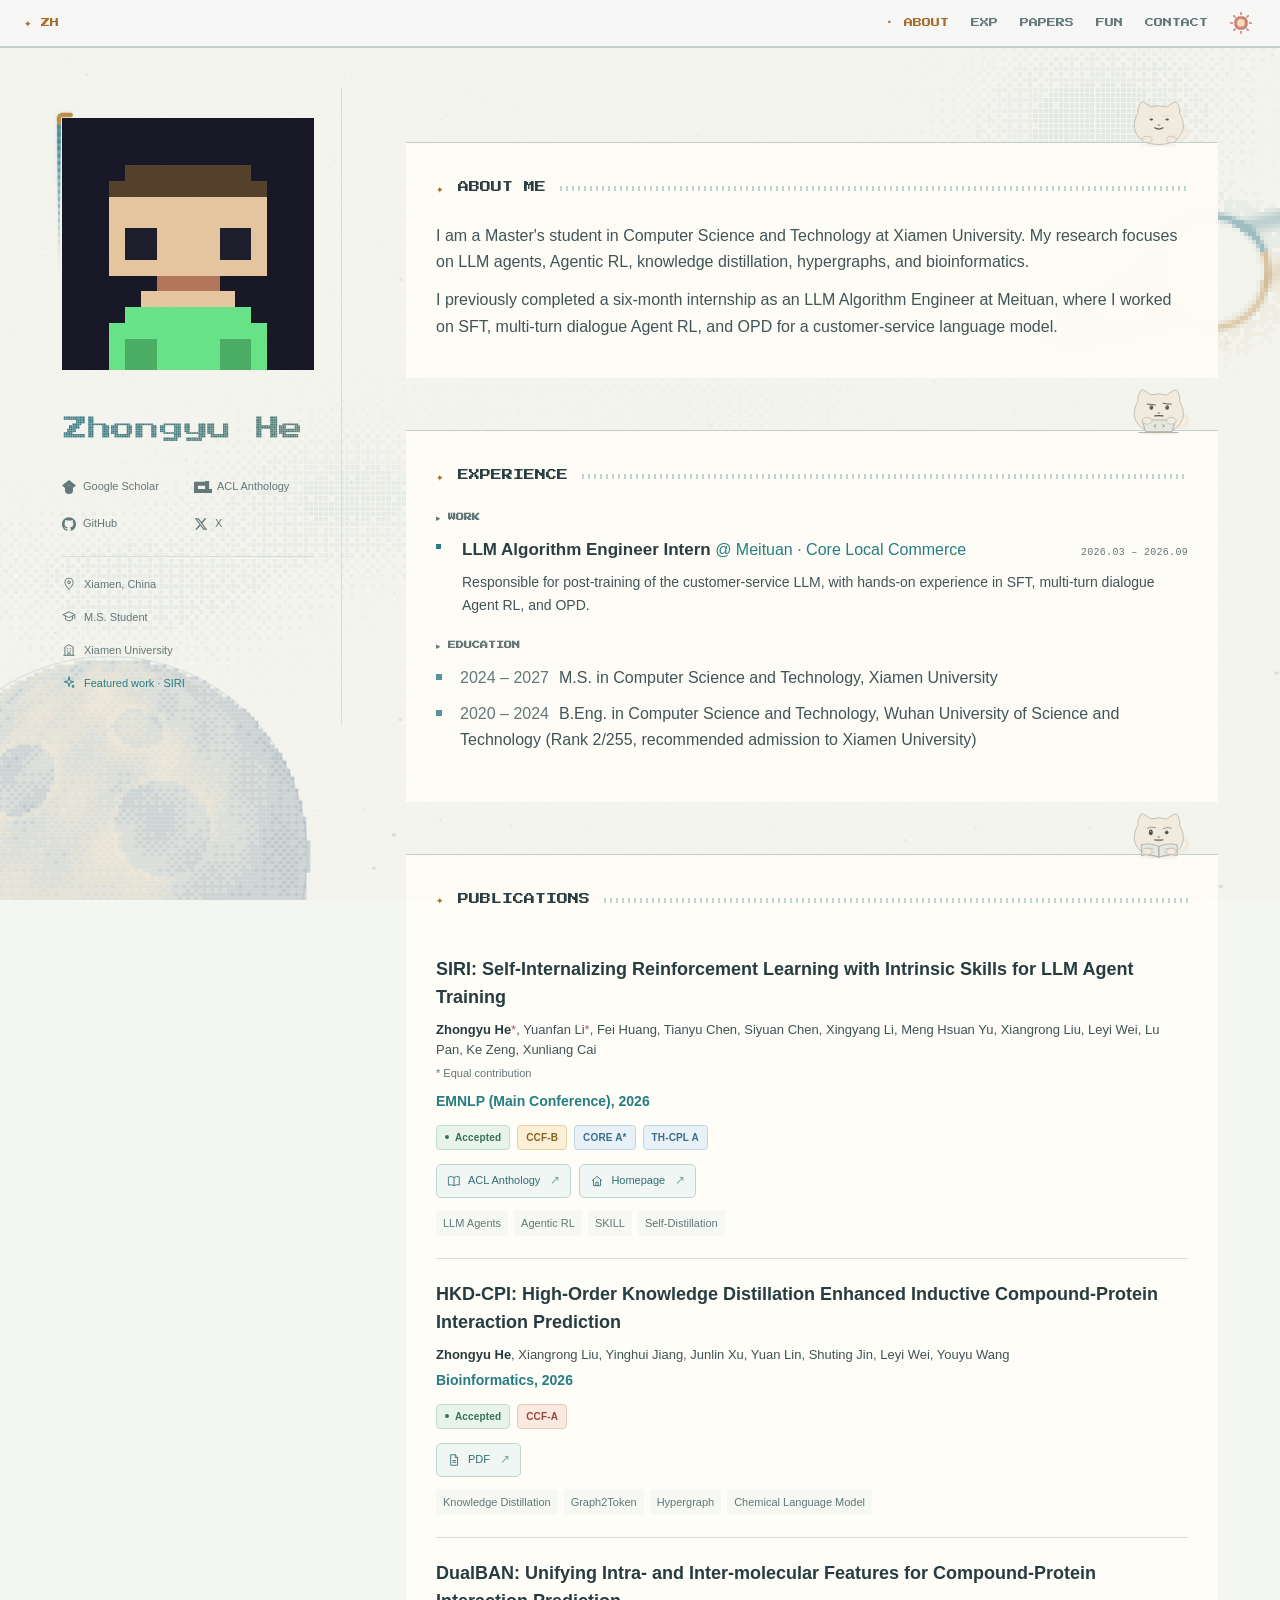
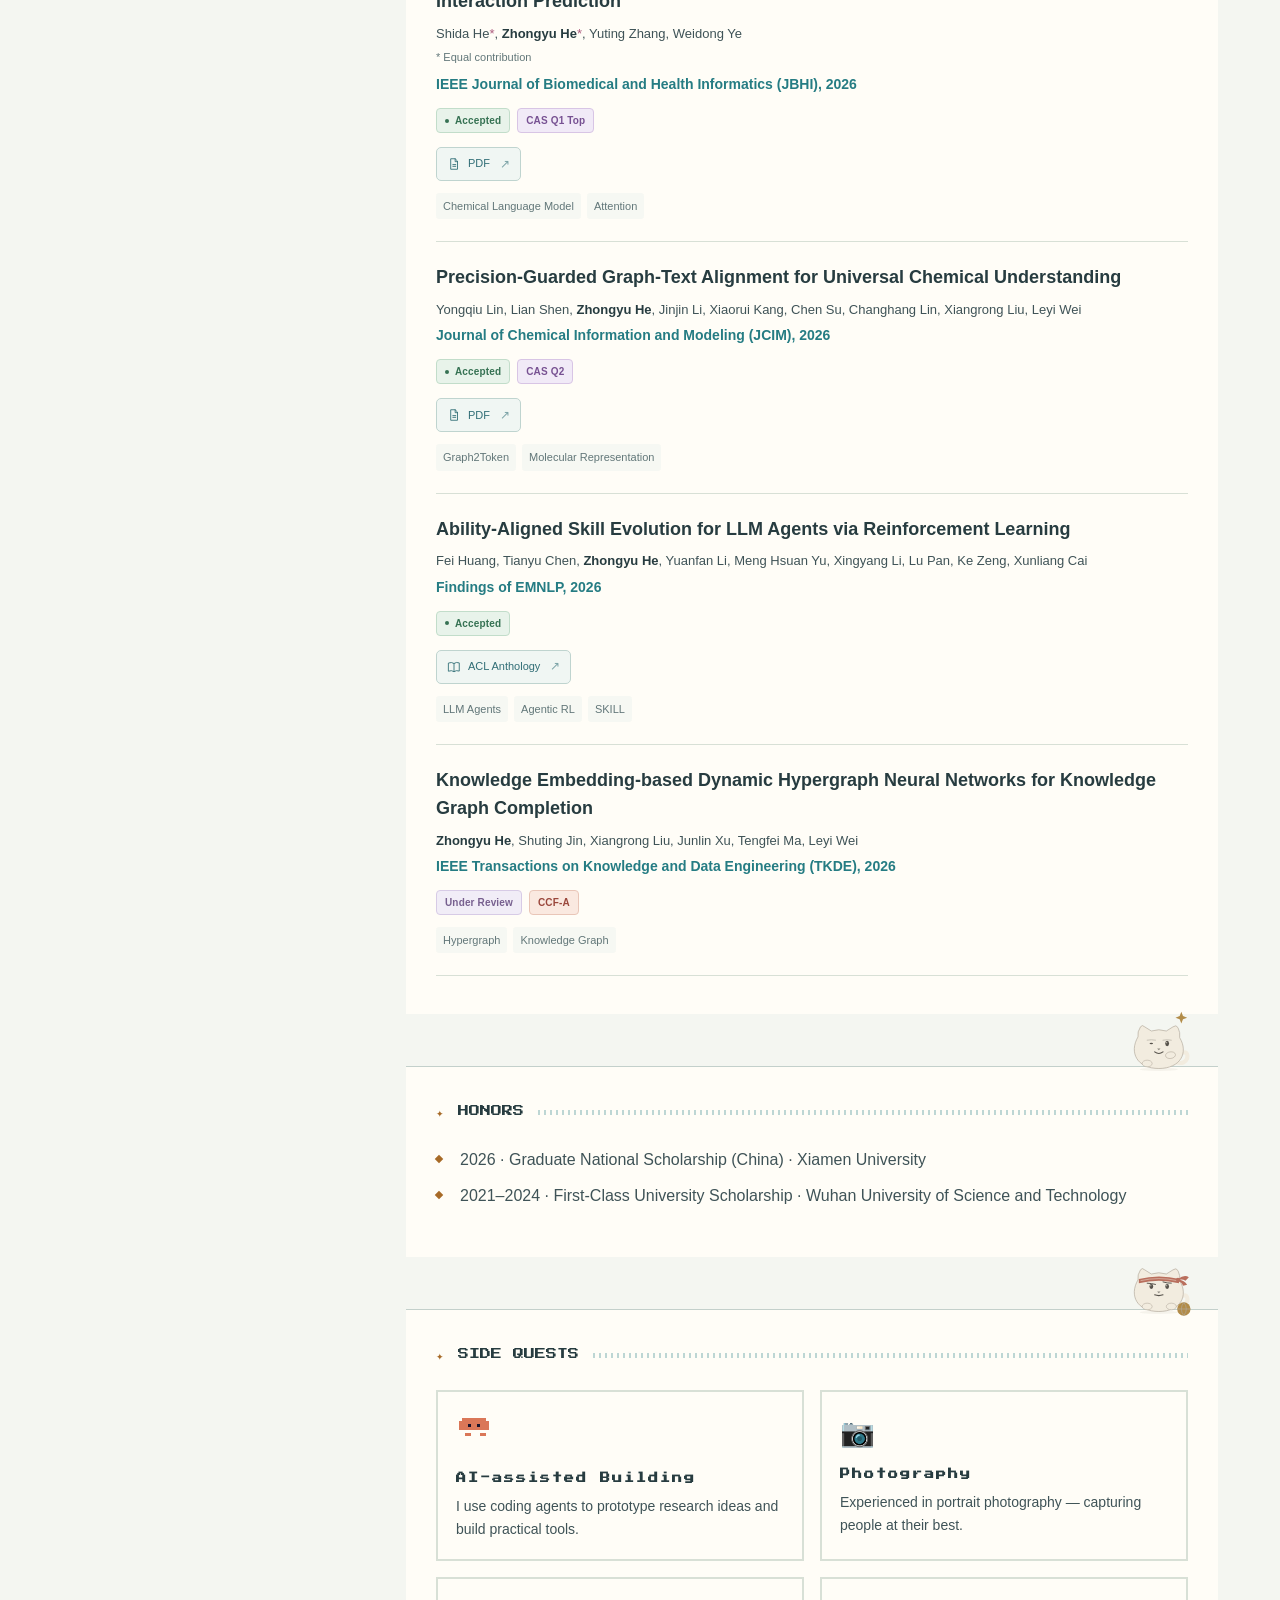
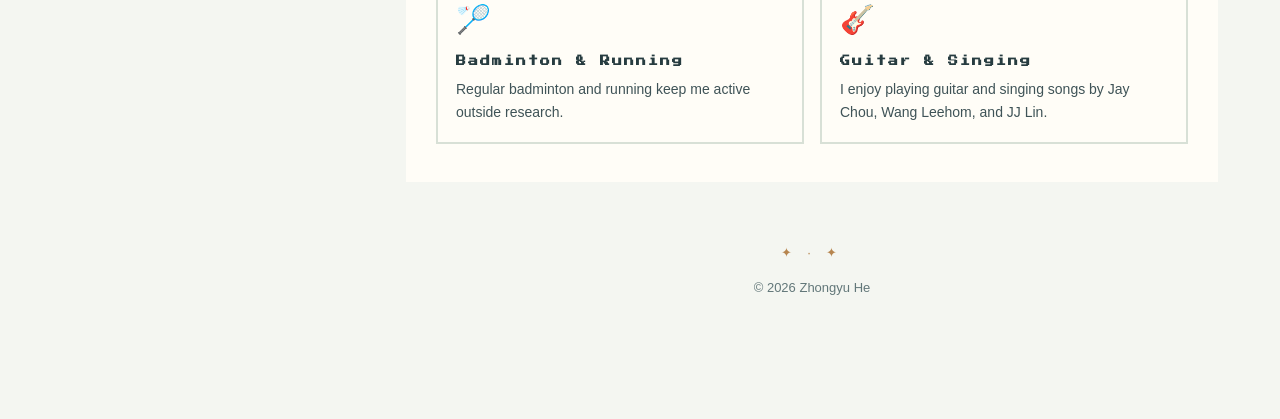
==== index.html @ d62d0839 "Move theme switch into navbar and start CV at About Me" ====
<!DOCTYPE html>
<html lang="en" class="day">
<head>
  <meta charset="UTF-8" />
  <meta name="viewport" content="width=device-width, initial-scale=1.0" />
  <title>Zhongyu He — Homepage</title>
  <meta name="description" content="Zhongyu He is an LLM researcher working on agents, reinforcement learning, and model post-training." />

  <!-- 水墨白天模式默认开场；夜间模式仍可通过太阳切换 -->

  <!-- 像素字体：标题 Press Start 2P / 正文 VT323 -->
  <link rel="preconnect" href="https://fonts.googleapis.com" />
  <link rel="preconnect" href="https://fonts.gstatic.com" crossorigin />
  <link href="https://fonts.googleapis.com/css2?family=Press+Start+2P&family=VT323&display=swap" rel="stylesheet" />

  <link rel="stylesheet" href="style.css?v=20261109b" />
  <link rel="icon" href="data:image/svg+xml,<svg xmlns='http://www.w3.org/2000/svg' viewBox='0 0 8 8'><rect width='8' height='8' fill='%2307070f'/><rect x='3' y='1' width='2' height='2' fill='%23f3e9c8'/><rect x='1' y='3' width='6' height='2' fill='%23f3e9c8'/><rect x='3' y='5' width='2' height='2' fill='%23f3e9c8'/></svg>" />
</head>
<body>

  <!-- 夜空背景：星星 / 流星（JS）· 月亮 / 云 / 群山（CSS+JS）；月亮/太阳即主题开关 -->
  <div id="starfield" aria-hidden="true"></div>
  <canvas id="cosmicCanvas" aria-hidden="true"></canvas>
  <div class="cloud cloud-1" aria-hidden="true"></div>
  <div class="cloud cloud-2" aria-hidden="true"></div>
  <div class="ink-geese" aria-hidden="true"><i></i><i></i><i></i><i></i><i></i><i></i></div>
  <div class="mountains mountains-back" aria-hidden="true"></div>
  <div class="mountains mountains-front" aria-hidden="true"></div>
  <div class="grain" aria-hidden="true"></div>

  <!-- 鼠标星尘轨迹容器 -->
  <div id="stardust" aria-hidden="true"></div>

  <!-- ===== 顶部导航 ===== -->
  <nav class="navbar">
    <span class="nav-logo">✦ <span id="nav-name">ZH</span></span>
    <div class="nav-controls">
      <div class="nav-links">
        <a href="#about">ABOUT</a>
        <a href="#experience">EXP</a>
        <a href="#publications">PAPERS</a>
        <a href="#hobbies">FUN</a>
        <a href="mailto:hezhongyu618@qq.com">CONTACT</a>
      </div>
      <div class="moon-wrap" role="button" tabindex="0" title="Switch theme" aria-label="Switch day and night theme"><div id="moon"></div><div id="sun"></div></div>
    </div>
  </nav>

  <main class="container">

    <!-- 固定的个人名片：照片、姓名和外部入口 -->
    <aside class="profile-rail" aria-label="Profile and links">

      <!-- 塔罗牌：悬停 3D 倾斜 + 流光，点击翻面 -->
      <div class="portrait-column">
      <div class="tarot-scene" id="tarotScene" role="button" tabindex="0" aria-label="Flip portrait to read a personal note" aria-pressed="false" title="Click to flip">
        <div class="tarot-tilt" id="tarotTilt">
          <svg class="portrait-orbit" viewBox="0 0 264 264" aria-hidden="true" focusable="false">
            <rect x="3" y="3" width="258" height="258" rx="3" pathLength="1000" style="--trail-start:0px;stroke-width:4.40;opacity:1.000" />
            <rect x="3" y="3" width="258" height="258" rx="3" pathLength="1000" style="--trail-start:7px;stroke-width:4.23;opacity:0.948" />
            <rect x="3" y="3" width="258" height="258" rx="3" pathLength="1000" style="--trail-start:14px;stroke-width:4.07;opacity:0.897" />
            <rect x="3" y="3" width="258" height="258" rx="3" pathLength="1000" style="--trail-start:21px;stroke-width:3.90;opacity:0.846" />
            <rect x="3" y="3" width="258" height="258" rx="3" pathLength="1000" style="--trail-start:28px;stroke-width:3.74;opacity:0.796" />
            <rect x="3" y="3" width="258" height="258" rx="3" pathLength="1000" style="--trail-start:35px;stroke-width:3.57;opacity:0.747" />
            <rect x="3" y="3" width="258" height="258" rx="3" pathLength="1000" style="--trail-start:42px;stroke-width:3.41;opacity:0.698" />
            <rect x="3" y="3" width="258" height="258" rx="3" pathLength="1000" style="--trail-start:49px;stroke-width:3.24;opacity:0.650" />
            <rect x="3" y="3" width="258" height="258" rx="3" pathLength="1000" style="--trail-start:56px;stroke-width:3.08;opacity:0.602" />
            <rect x="3" y="3" width="258" height="258" rx="3" pathLength="1000" style="--trail-start:63px;stroke-width:2.91;opacity:0.556" />
            <rect x="3" y="3" width="258" height="258" rx="3" pathLength="1000" style="--trail-start:70px;stroke-width:2.75;opacity:0.510" />
            <rect x="3" y="3" width="258" height="258" rx="3" pathLength="1000" style="--trail-start:77px;stroke-width:2.58;opacity:0.465" />
            <rect x="3" y="3" width="258" height="258" rx="3" pathLength="1000" style="--trail-start:84px;stroke-width:2.42;opacity:0.420" />
            <rect x="3" y="3" width="258" height="258" rx="3" pathLength="1000" style="--trail-start:91px;stroke-width:2.25;opacity:0.377" />
            <rect x="3" y="3" width="258" height="258" rx="3" pathLength="1000" style="--trail-start:98px;stroke-width:2.09;opacity:0.335" />
            <rect x="3" y="3" width="258" height="258" rx="3" pathLength="1000" style="--trail-start:105px;stroke-width:1.92;opacity:0.293" />
            <rect x="3" y="3" width="258" height="258" rx="3" pathLength="1000" style="--trail-start:112px;stroke-width:1.76;opacity:0.253" />
            <rect x="3" y="3" width="258" height="258" rx="3" pathLength="1000" style="--trail-start:119px;stroke-width:1.59;opacity:0.214" />
            <rect x="3" y="3" width="258" height="258" rx="3" pathLength="1000" style="--trail-start:126px;stroke-width:1.43;opacity:0.177" />
            <rect x="3" y="3" width="258" height="258" rx="3" pathLength="1000" style="--trail-start:133px;stroke-width:1.26;opacity:0.141" />
            <rect x="3" y="3" width="258" height="258" rx="3" pathLength="1000" style="--trail-start:140px;stroke-width:1.10;opacity:0.106" />
            <rect x="3" y="3" width="258" height="258" rx="3" pathLength="1000" style="--trail-start:147px;stroke-width:0.93;opacity:0.074" />
            <rect x="3" y="3" width="258" height="258" rx="3" pathLength="1000" style="--trail-start:154px;stroke-width:0.77;opacity:0.045" />
            <rect x="3" y="3" width="258" height="258" rx="3" pathLength="1000" style="--trail-start:161px;stroke-width:0.60;opacity:0.019" />
          </svg>
          <div class="tarot-card" id="tarotCard">
            <!-- 正面 -->
            <div class="tarot-face tarot-front">
              <div class="tarot-border-inner">
                <div class="tarot-top">
                  <span class="tarot-star">✦</span>
                  <span class="tarot-numeral" id="tarot-numeral">XXII</span>
                  <span class="tarot-star">✦</span>
                </div>
                <div class="tarot-photo-ring">
                  <div class="tarot-photo-frame">
                    <img id="profile-photo" src="assets/photo.svg" alt="profile photo" />
                    <div class="tarot-glare" id="tarotGlare"></div>
                  </div>
                </div>

                <div class="tarot-deco">
                  <span class="tgly" data-night="☾">☾</span><span class="diamond"></span><span>✦</span><span class="diamond"></span><span class="tgly" data-night="☽">☽</span>
                </div>
              </div>
            </div>
            <!-- 背面 -->
            <div class="tarot-face tarot-back">
              <div class="tarot-border-inner">
                <div class="tarot-back-sigil tgly" data-night="☾">☾</div>
                <p class="tarot-back-quote" id="tarot-back-quote"></p>
                <div class="tarot-deco"><span>✦</span><span class="diamond"></span><span>✦</span></div>
              </div>
            </div>
          </div>
        </div>
        <div class="tarot-shadow"></div>
        <!-- 打盹的像素猫（趴在牌框上沿，点一下会惊醒，JS 生成） -->
        <div class="cat cat-sleep" id="catSleep" role="button" tabindex="0" title="Boop!" aria-label="Sleeping pixel cat — click to startle it awake"></div>
      </div>

      <div class="identity-wordmark">
        <h1 id="profile-name" class="pixel-title">Zhongyu He</h1>
        <canvas id="signalCanvas" aria-hidden="true"></canvas>
      </div>
      <nav class="portrait-links" id="tarot-links" aria-label="Social profiles"></nav>
      <div class="profile-details" id="profile-details" aria-label="Profile details"></div>
      </div>
    </aside>

    <div class="content-column">
    <!-- ===== 介绍与履历：随页面滚动 ===== -->
    <header class="hero">
      <div class="hero-info">
        <p class="hero-hello">RESEARCHER · ENGINEER</p>
        <p class="tagline"><span id="typewriter"></span><span class="cursor">_</span></p>
        <p class="hero-summary" id="hero-summary"></p>
        <ul class="stat-list" id="stat-list"><!-- JS 渲染 --></ul>
        <div class="chip-row" id="chip-row"><!-- JS 渲染：研究方向 --></div>
        <div class="hero-actions">
          <a class="hero-action-primary" href="SIRI/">Explore featured work: SIRI <span aria-hidden="true">↗</span></a>
          <a class="hero-action-secondary" href="#publications">Publications <span aria-hidden="true">↓</span></a>
        </div>
      </div>
    </header>

    <!-- ===== About Me ===== -->
    <section class="panel reveal" id="about">
      <h2 class="section-title"><span class="glyph">✦</span> ABOUT ME <span class="rule"></span></h2>
      <div id="bio"><!-- JS 渲染 --></div>
      <!-- 互动像素猫（蹲在板块上沿，点击会笑并飘出小爱心，JS 生成） -->
      <div class="cat cat-about" id="catAbout" role="button" tabindex="0" title="Boop me!" aria-label="Pixel cat — click to make it smile"></div>
    </section>

    <!-- ===== Experience 个人经历（工作 + 教育） ===== -->
    <section class="panel reveal" id="experience">
      <h2 class="section-title"><span class="glyph">✦</span> EXPERIENCE <span class="rule"></span></h2>
      <h3 class="sub-title">▸ WORK</h3>
      <div id="exp-list"><!-- JS 渲染 --></div>
      <h3 class="sub-title">▸ EDUCATION</h3>
      <ul class="edu-list" id="edu-list"><!-- JS 渲染 --></ul>
      <!-- 敲代码的像素猫（蹲在板块上沿，点一下会疯狂打字并飘出代码符号，JS 生成） -->
      <div class="cat cat-type" id="catType" role="button" tabindex="0" title="Boop!" aria-label="Pixel cat typing on a laptop — click to make it type furiously"></div>
    </section>

    <!-- ===== Publications ===== -->
    <section class="panel reveal" id="publications">
      <h2 class="section-title"><span class="glyph">✦</span> PUBLICATIONS <span class="rule"></span></h2>
      <div id="pub-list"><!-- JS 渲染 --></div>
      <!-- 巡逻的像素猫（沿板块上沿来回走动，点一下会吓一跳喵一声，JS 生成） -->
      <div class="cat cat-patrol" id="catPatrol" role="button" tabindex="0" title="Boop!" aria-label="Patrolling pixel cat — click to make it meow"></div>
    </section>

    <!-- ===== Awards ===== -->
    <section class="panel reveal" id="awards">
      <h2 class="section-title"><span class="glyph">✦</span> HONORS <span class="rule"></span></h2>
      <ul class="award-list" id="award-list"><!-- JS 渲染 --></ul>
      <div class="cat cat-firework" id="catFirework" role="button" tabindex="0" title="Celebrate!" aria-label="Pixel cat with fireworks — click to celebrate"></div>
    </section>

    <!-- ===== Hobbies ===== -->
    <section class="panel reveal" id="hobbies">
      <h2 class="section-title"><span class="glyph">✦</span> SIDE QUESTS <span class="rule"></span></h2>
      <div class="hobby-grid" id="hobby-grid"><!-- JS 渲染 --></div>
      <!-- 坐姿像素猫（蹲在板块上沿偶尔眨眼，点一下会开心翻滚，JS 生成） -->
      <div class="cat cat-sit" id="catSit" role="button" tabindex="0" title="Boop!" aria-label="Sitting pixel cat — click to make it roll with sparkles"></div>
    </section>

    <footer class="footer">
      <p class="footer-divider">✦ · ✦</p>
      <p id="footer-text"></p>
    </footer>
    </div>

  </main>

  <script src="data.js?v=20261106c"></script>
  <script src="cosmic.js?v=20261108c"></script>
  <script src="script.js?v=20261109b"></script>
  <script src="signal.js?v=20261106c"></script>
  <script src="theme-transition.js?v=20261106c"></script>
  <script src="companions.js?v=20261108c"></script>
  <script src="cursor.js?v=20261106c"></script>
</body>
</html>
---- style.css ----
/* ============================================================
   像素 · 月夜 —— 高级感深色像素风
   灵感：深夜月光下的像素旷野。克制用色 + 细腻微光 + 硬阴影
   ============================================================ */

:root {
  --bg0:      #07070f;   /* 最深的夜空 */
  --bg1:      #0d0e20;
  --panel:    rgba(18, 19, 38, .72);
  --panel-2:  #14152c;
  --line:     #2c2e52;   /* 面板描边 */
  --line-soft:#23253f;
  --cream:    #f3e9c8;   /* 月光白 —— 标题/强调 */
  --gold:     #e8c46a;   /* 塔罗金 */
  --gold-dim: rgba(232, 196, 106, .55);
  --cyan:     #8fd8e8;   /* 次级强调，克制使用 */
  --text:     #d9d7e8;
  --dim:      #a9abc6;
  --pink:     #d98fb8;
  --font-pixel: "Press Start 2P", monospace;
  --font-body:  -apple-system, BlinkMacSystemFont, "Segoe UI", sans-serif;
}

* { margin: 0; padding: 0; box-sizing: border-box; }

html { scroll-behavior: smooth; }

/* ---------- 像素鼠标指针 ---------- */
html, body {
  cursor: url("data:image/svg+xml;utf8,<svg xmlns='http://www.w3.org/2000/svg' width='18' height='18' viewBox='0 0 18 18'><path d='M2 1 L2 13 L5.5 10 L8 15 L10 14 L7.5 9 L12 9 Z' fill='%23f3e9c8' stroke='%2307070f' stroke-width='1.6'/></svg>") 2 1, auto;
}
a, button, .tarot-scene, .hobby-card, .pub-card, .moon-wrap {
  cursor: url("data:image/svg+xml;utf8,<svg xmlns='http://www.w3.org/2000/svg' width='18' height='18' viewBox='0 0 18 18'><path d='M2 1 L2 13 L5.5 10 L8 15 L10 14 L7.5 9 L12 9 Z' fill='%23e8c46a' stroke='%2307070f' stroke-width='1.6'/></svg>") 2 1, pointer;
}
/* 月亮被正文盖住时，JS 会给 <html> 加 .moon-hot，让那块区域也显示金色手型 */
html.moon-hot, html.moon-hot body {
  cursor: url("data:image/svg+xml;utf8,<svg xmlns='http://www.w3.org/2000/svg' width='18' height='18' viewBox='0 0 18 18'><path d='M2 1 L2 13 L5.5 10 L8 15 L10 14 L7.5 9 L12 9 Z' fill='%23e8c46a' stroke='%2307070f' stroke-width='1.6'/></svg>") 2 1, pointer;
}

body {
  background: var(--bg0);
  color: var(--text);
  font-family: var(--font-body);
  font-size: 16px;
  line-height: 1.65;
  overflow-x: clip;
}

/* ---------- 夜空层次 ---------- */
#starfield {
  position: fixed; inset: 0; z-index: -5;
  pointer-events: none;   /* 全屏背景层不拦截点击（月亮在两侧留白处仍需接收点击） */
  background:
    radial-gradient(ellipse at 78% 6%, rgba(60, 56, 110, .35) 0%, transparent 55%),
    radial-gradient(ellipse at 8% 100%, rgba(40, 32, 80, .3) 0%, transparent 50%),
    linear-gradient(to bottom, var(--bg0) 0%, var(--bg1) 60%, #11122a 100%);
}
.star { position: absolute; background: #fff; animation: twinkle var(--d, 3s) ease-in-out infinite alternate; }
.star.c { background: var(--cyan); }
.star.y { background: var(--cream); }
@keyframes twinkle { from { opacity: .12; } to { opacity: .9; } }

/* 流星 */
.shooting {
  position: fixed; z-index: -3;
  width: 110px; height: 2px;
  background: linear-gradient(to left, rgba(243, 233, 200, .95), transparent);
  pointer-events: none;
  animation: shoot 1.4s ease-out forwards;
}
@keyframes shoot {
  0%   { transform: rotate(-32deg) translateX(0);      opacity: 0; }
  12%  { opacity: 1; }
  100% { transform: rotate(-32deg) translateX(340px);  opacity: 0; }
}

/* 像素月亮（JS 生成色块，此处负责光晕与浮动）；月亮/太阳本身即主题切换开关 */
.moon-wrap {
  position: fixed; z-index: -3;   /* 背景层：与流星/云朵同层，正文压在它上面；两侧留白处仍可点击切主题 */
  top: 7%; right: 9%;
  filter: drop-shadow(0 0 34px rgba(243, 233, 200, .32));
  animation: moonFloat 9s ease-in-out infinite alternate;
  pointer-events: auto;
}
@keyframes moonFloat { from { transform: translateY(0); } to { transform: translateY(14px); } }
#moon { display: grid; grid-auto-rows: 4px; }
#moon .row { display: flex; }
#moon .px { width: 4px; height: 4px; }
#moon .h  { background: #fff6d9; }   /* 高光 */
#moon .m  { background: var(--cream); }
#moon .k  { background: #ddcaa0; }   /* 亮暗过渡 */
#moon .s  { background: #c3a876; }   /* 暗部 */
#moon .d  { background: #9d8454; }   /* 深影 */
#moon .c  { background: #b39a68; }   /* 陨石坑底 */
#moon .r  { background: #fdf1d2; }   /* 坑沿高光 */
#moon .t  { background: transparent; }

/* 像素云 */
.cloud {
  position: fixed; z-index: -3;
  width: 14px; height: 14px;
  pointer-events: none;
  --cl: rgba(139, 141, 176, .13);
  background: var(--cl);
  box-shadow:
    14px 0 var(--cl), 28px 0 var(--cl),
    -14px 14px var(--cl), 0 14px var(--cl), 14px 14px var(--cl), 28px 14px var(--cl), 42px 14px var(--cl),
    -28px 28px var(--cl), -14px 28px var(--cl), 0 28px var(--cl), 14px 28px var(--cl), 28px 28px var(--cl), 42px 28px var(--cl), 56px 28px var(--cl);
  animation: drift linear infinite;
}
.cloud-1 { top: 16%; animation-duration: 150s; }
.cloud-2 { top: 34%; animation-duration: 220s; animation-delay: -80s; transform: scale(1.6); opacity: .7; }
@keyframes drift { from { left: -10%; } to { left: 110%; } }

/* 远山剪影（阶梯多边形） */
.mountains {
  position: fixed; left: 0; right: 0; bottom: 0;
  height: 130px; z-index: -2; pointer-events: none;
}
.mountains-back {
  background: #181a36;
  opacity: .8;
  clip-path: polygon(0 100%, 0 60%, 7% 60%, 7% 42%, 14% 42%, 14% 66%, 22% 66%, 22% 30%, 30% 30%, 30% 52%, 38% 52%, 38% 74%, 47% 74%, 47% 46%, 55% 46%, 55% 22%, 63% 22%, 63% 56%, 72% 56%, 72% 38%, 80% 38%, 80% 62%, 88% 62%, 88% 48%, 95% 48%, 95% 68%, 100% 68%, 100% 100%);
}
.mountains-front {
  height: 84px;
  background: #101128;
  clip-path: polygon(0 100%, 0 52%, 9% 52%, 9% 30%, 18% 30%, 18% 58%, 27% 58%, 27% 76%, 36% 76%, 36% 40%, 46% 40%, 46% 64%, 55% 64%, 55% 26%, 64% 26%, 64% 54%, 74% 54%, 74% 72%, 83% 72%, 83% 44%, 92% 44%, 92% 62%, 100% 62%, 100% 100%);
}

/* 胶片噪点 */
.grain {
  position: fixed; inset: 0; z-index: 60;
  pointer-events: none; opacity: .05;
  background: url("data:image/svg+xml;utf8,<svg xmlns='http://www.w3.org/2000/svg' width='120' height='120'><filter id='n'><feTurbulence type='fractalNoise' baseFrequency='0.9' numOctaves='2'/></filter><rect width='120' height='120' filter='url(%23n)' opacity='0.6'/></svg>");
}

/* ---------- 鼠标星尘 ---------- */
#stardust { position: fixed; inset: 0; z-index: 70; pointer-events: none; }
.dust {
  position: absolute; width: 5px; height: 5px;
  background: var(--cream);
  animation: dustFade .55s ease-out forwards;
}
.dust.g { background: var(--gold); }
@keyframes dustFade {
  from { opacity: .9; transform: translateY(0) scale(1); }
  to   { opacity: 0;  transform: translateY(-14px) scale(.3); }
}

/* ---------- 布局 ---------- */
.container {
  max-width: 1040px;
  margin: 0 auto;
  padding: 24px 22px 120px;
  display: flex;
  flex-direction: column;
  gap: 52px;
}

/* ---------- 导航 ---------- */
.navbar {
  position: sticky; top: 0; z-index: 40;
  display: flex; justify-content: space-between; align-items: center;
  padding: 15px 24px;
  font-family: var(--font-pixel);
  font-size: 9px;
  letter-spacing: 0;
  background: rgba(7, 7, 15, .68);
  backdrop-filter: blur(10px);
  -webkit-backdrop-filter: blur(10px);
  border-bottom: 2px solid var(--line-soft);
}
.nav-logo { color: var(--gold); }
.nav-links { display: flex; gap: 22px; align-items: center; }
.nav-links a { color: var(--dim); text-decoration: none; transition: color .15s; }
.nav-links a:hover { color: var(--cream); text-shadow: 0 0 12px rgba(243, 233, 200, .5); }
.nav-links a.active { color: var(--gold); text-shadow: 0 0 12px rgba(232, 196, 106, .32); }
.nav-links a.active::before { content: "· "; color: var(--gold); }

/* ---------- HERO ---------- */
.hero {
  display: flex;
  gap: clamp(40px, 7vw, 92px);
  align-items: center;
  flex-wrap: wrap;
  padding: 52px 8px 12px;
}
.hero-info { flex: 1 1 460px; min-width: 280px; }
.hero-hello {
  font-family: var(--font-pixel);
  font-size: 9px;
  letter-spacing: 0;
  color: var(--cyan);
  margin-bottom: 18px;
  opacity: .85;
}
.pixel-title {
  font-family: var(--font-pixel);
  font-size: 28px;
  color: var(--cream);
  letter-spacing: 0;
  text-shadow: 0 0 22px rgba(243, 233, 200, .28);
  margin-bottom: 16px;
}
.tagline { font-size: 17px; font-weight: 600; color: var(--cyan); min-height: 1.5em; margin-bottom: 14px; }
.hero-summary { max-width: 560px; font-size: 17px; line-height: 1.6; color: var(--text); margin-bottom: 20px; }
.hero-summary:empty { display: none; }
.cursor { animation: blink .9s steps(1) infinite; }
@keyframes blink { 50% { opacity: 0; } }

.stat-list { list-style: none; margin-bottom: 18px; border-top: 1px solid var(--line); padding-top: 12px; }
.stat-list li { margin: 5px 0; font-size: 14px; }
.stat-list .k {
  display: inline-block; min-width: 82px;
  color: var(--dim);
  font-family: var(--font-pixel);
  font-size: 8px;
  letter-spacing: 0;
  vertical-align: middle;
}
.stat-list a { color: inherit; text-decoration: none; border-bottom: 1px dashed var(--dim); }
.stat-list a:hover { color: var(--cream); }

/* 研究方向 chips */
.chip-row { display: flex; flex-wrap: wrap; gap: 8px; margin-bottom: 20px; }
.chip {
  font-size: 12px;
  font-weight: 600;
  letter-spacing: 0;
  color: var(--cyan);
  border: 1px solid rgba(143, 216, 232, .35);
  padding: 4px 8px;
  background: rgba(143, 216, 232, .06);
}
.hero-actions { display: flex; flex-wrap: wrap; gap: 10px; }
.hero-actions a {
  display: inline-flex; align-items: center; justify-content: center; gap: 12px;
  min-height: 42px; padding: 9px 14px;
  font-size: 13px; font-weight: 700; text-decoration: none;
  transition: background .2s, border-color .2s, transform .2s;
}
.hero-actions a:hover { transform: translateY(-2px); }
.hero-action-primary { color: var(--bg0); background: var(--gold); border: 1px solid var(--gold); }
.hero-action-secondary { color: var(--cream); border: 1px solid var(--line); background: rgba(18, 19, 38, .75); }
.hero-action-secondary:hover { border-color: var(--gold); }

/* ============================================================
   塔罗牌
   ============================================================ */
.tarot-scene {
  position: relative;
  flex: 0 0 auto;
  perspective: 1100px;
  animation: cardFloat 5.5s ease-in-out infinite alternate;
}
@keyframes cardFloat { from { transform: translateY(-6px); } to { transform: translateY(8px); } }

.tarot-tilt { transform-style: preserve-3d; transition: transform .45s ease-out; }
.tarot-scene:hover .tarot-tilt { transition: transform .08s linear; }

.tarot-card {
  position: relative;
  width: 236px; height: 378px;
  transform-style: preserve-3d;
  transition: transform .8s cubic-bezier(.3, .9, .3, 1);
}
.tarot-card.flipped { transform: rotateY(180deg); }

.tarot-face {
  position: absolute; inset: 0;
  backface-visibility: hidden;
  -webkit-backface-visibility: hidden;
  background: linear-gradient(165deg, #1d1735 0%, #120f26 55%, #0e0c20 100%);
  border: 3px solid var(--gold);
  box-shadow:
    0 0 0 1px rgba(0, 0, 0, .6),
    0 0 44px rgba(232, 196, 106, .12),
    14px 18px 0 rgba(0, 0, 0, .35);
  transition: box-shadow .3s;
}
.tarot-scene:hover .tarot-face {
  box-shadow:
    0 0 0 1px rgba(0, 0, 0, .6),
    0 0 64px rgba(232, 196, 106, .32),
    18px 26px 0 rgba(0, 0, 0, .3);
}
.tarot-back { transform: rotateY(180deg); }

/* 四角金色像素铆钉（box-shadow 一次画 4 个角） */
.tarot-face::before {
  content: ""; position: absolute;
  top: 7px; left: 7px; width: 6px; height: 6px;
  background: var(--gold);
  box-shadow: 216px 0 var(--gold), 0 358px var(--gold), 216px 358px var(--gold);
}

.tarot-border-inner {
  position: absolute; inset: 16px;
  border: 1px solid var(--gold-dim);
  display: flex; flex-direction: column; align-items: center;
  padding: 14px 12px;
}
.tarot-top {
  display: flex; align-items: center; gap: 12px;
  font-family: var(--font-pixel); font-size: 10px;
  color: var(--gold); letter-spacing: 2px;
  margin-bottom: 14px;
}
.tarot-star { font-size: 8px; opacity: .8; }

/* 像素圆形照片：外圈金色像素环 + 阶梯圆 clip-path（与月亮同款像素圆语言） */
.tarot-photo-ring {
  position: relative;
  width: 180px; height: 180px;
  margin: 6px auto 0;
  background: linear-gradient(160deg, var(--gold) 0%, #c9a24f 55%, #8a6d2f 100%);
  clip-path: polygon(63.89% 0.00%, 63.89% 2.78%, 72.22% 2.78%, 72.22% 5.56%, 77.78% 5.56%, 77.78% 8.33%, 80.56% 8.33%, 80.56% 11.11%, 83.33% 11.11%, 83.33% 13.89%, 86.11% 13.89%, 86.11% 16.67%, 88.89% 16.67%, 88.89% 19.44%, 91.67% 19.44%, 91.67% 22.22%, 94.44% 22.22%, 94.44% 25.00%, 94.44% 25.00%, 94.44% 27.78%, 97.22% 27.78%, 97.22% 30.56%, 97.22% 30.56%, 97.22% 33.33%, 100.00% 33.33%, 100.00% 36.11%, 100.00% 36.11%, 100.00% 38.89%, 100.00% 38.89%, 100.00% 41.67%, 100.00% 41.67%, 100.00% 44.44%, 100.00% 44.44%, 100.00% 47.22%, 100.00% 47.22%, 100.00% 50.00%, 100.00% 50.00%, 100.00% 52.78%, 100.00% 52.78%, 100.00% 55.56%, 100.00% 55.56%, 100.00% 58.33%, 100.00% 58.33%, 100.00% 61.11%, 100.00% 61.11%, 100.00% 63.89%, 100.00% 63.89%, 100.00% 66.67%, 97.22% 66.67%, 97.22% 69.44%, 97.22% 69.44%, 97.22% 72.22%, 94.44% 72.22%, 94.44% 75.00%, 94.44% 75.00%, 94.44% 77.78%, 91.67% 77.78%, 91.67% 80.56%, 88.89% 80.56%, 88.89% 83.33%, 86.11% 83.33%, 86.11% 86.11%, 83.33% 86.11%, 83.33% 88.89%, 80.56% 88.89%, 80.56% 91.67%, 77.78% 91.67%, 77.78% 94.44%, 72.22% 94.44%, 72.22% 97.22%, 63.89% 97.22%, 63.89% 100.00%, 36.11% 100.00%, 36.11% 97.22%, 27.78% 97.22%, 27.78% 94.44%, 22.22% 94.44%, 22.22% 91.67%, 19.44% 91.67%, 19.44% 88.89%, 16.67% 88.89%, 16.67% 86.11%, 13.89% 86.11%, 13.89% 83.33%, 11.11% 83.33%, 11.11% 80.56%, 8.33% 80.56%, 8.33% 77.78%, 5.56% 77.78%, 5.56% 75.00%, 5.56% 75.00%, 5.56% 72.22%, 2.78% 72.22%, 2.78% 69.44%, 2.78% 69.44%, 2.78% 66.67%, 0.00% 66.67%, 0.00% 63.89%, 0.00% 63.89%, 0.00% 61.11%, 0.00% 61.11%, 0.00% 58.33%, 0.00% 58.33%, 0.00% 55.56%, 0.00% 55.56%, 0.00% 52.78%, 0.00% 52.78%, 0.00% 50.00%, 0.00% 50.00%, 0.00% 47.22%, 0.00% 47.22%, 0.00% 44.44%, 0.00% 44.44%, 0.00% 41.67%, 0.00% 41.67%, 0.00% 38.89%, 0.00% 38.89%, 0.00% 36.11%, 0.00% 36.11%, 0.00% 33.33%, 2.78% 33.33%, 2.78% 30.56%, 2.78% 30.56%, 2.78% 27.78%, 5.56% 27.78%, 5.56% 25.00%, 5.56% 25.00%, 5.56% 22.22%, 8.33% 22.22%, 8.33% 19.44%, 11.11% 19.44%, 11.11% 16.67%, 13.89% 16.67%, 13.89% 13.89%, 16.67% 13.89%, 16.67% 11.11%, 19.44% 11.11%, 19.44% 8.33%, 22.22% 8.33%, 22.22% 5.56%, 27.78% 5.56%, 27.78% 2.78%, 36.11% 2.78%, 36.11% 0.00%);
  filter: drop-shadow(0 0 14px rgba(232, 196, 106, .25));
}
.tarot-photo-frame {
  position: absolute; inset: 0;
  background: var(--panel-2);
  clip-path: polygon(50.00% 0.00%, 50.00% 2.78%, 63.89% 2.78%, 63.89% 5.56%, 69.44% 5.56%, 69.44% 8.33%, 75.00% 8.33%, 75.00% 11.11%, 80.56% 11.11%, 80.56% 13.89%, 83.33% 13.89%, 83.33% 16.67%, 86.11% 16.67%, 86.11% 19.44%, 88.89% 19.44%, 88.89% 22.22%, 91.67% 22.22%, 91.67% 25.00%, 91.67% 25.00%, 91.67% 27.78%, 94.44% 27.78%, 94.44% 30.56%, 94.44% 30.56%, 94.44% 33.33%, 97.22% 33.33%, 97.22% 36.11%, 97.22% 36.11%, 97.22% 38.89%, 97.22% 38.89%, 97.22% 41.67%, 97.22% 41.67%, 97.22% 44.44%, 97.22% 44.44%, 97.22% 47.22%, 97.22% 47.22%, 97.22% 50.00%, 97.22% 50.00%, 97.22% 52.78%, 97.22% 52.78%, 97.22% 55.56%, 97.22% 55.56%, 97.22% 58.33%, 97.22% 58.33%, 97.22% 61.11%, 97.22% 61.11%, 97.22% 63.89%, 97.22% 63.89%, 97.22% 66.67%, 94.44% 66.67%, 94.44% 69.44%, 94.44% 69.44%, 94.44% 72.22%, 91.67% 72.22%, 91.67% 75.00%, 91.67% 75.00%, 91.67% 77.78%, 88.89% 77.78%, 88.89% 80.56%, 86.11% 80.56%, 86.11% 83.33%, 83.33% 83.33%, 83.33% 86.11%, 80.56% 86.11%, 80.56% 88.89%, 75.00% 88.89%, 75.00% 91.67%, 69.44% 91.67%, 69.44% 94.44%, 63.89% 94.44%, 63.89% 97.22%, 50.00% 97.22%, 50.00% 100.00%, 50.00% 100.00%, 50.00% 97.22%, 36.11% 97.22%, 36.11% 94.44%, 30.56% 94.44%, 30.56% 91.67%, 25.00% 91.67%, 25.00% 88.89%, 19.44% 88.89%, 19.44% 86.11%, 16.67% 86.11%, 16.67% 83.33%, 13.89% 83.33%, 13.89% 80.56%, 11.11% 80.56%, 11.11% 77.78%, 8.33% 77.78%, 8.33% 75.00%, 8.33% 75.00%, 8.33% 72.22%, 5.56% 72.22%, 5.56% 69.44%, 5.56% 69.44%, 5.56% 66.67%, 2.78% 66.67%, 2.78% 63.89%, 2.78% 63.89%, 2.78% 61.11%, 2.78% 61.11%, 2.78% 58.33%, 2.78% 55.56%, 2.78% 55.56%, 2.78% 52.78%, 2.78% 52.78%, 2.78% 50.00%, 2.78% 50.00%, 2.78% 47.22%, 2.78% 47.22%, 2.78% 44.44%, 2.78% 44.44%, 2.78% 41.67%, 2.78% 41.67%, 2.78% 38.89%, 2.78% 38.89%, 2.78% 36.11%, 2.78% 36.11%, 2.78% 33.33%, 5.56% 33.33%, 5.56% 30.56%, 5.56% 30.56%, 5.56% 27.78%, 8.33% 27.78%, 8.33% 25.00%, 8.33% 25.00%, 8.33% 22.22%, 11.11% 22.22%, 11.11% 19.44%, 13.89% 19.44%, 13.89% 16.67%, 16.67% 16.67%, 16.67% 13.89%, 19.44% 13.89%, 19.44% 11.11%, 25.00% 11.11%, 25.00% 8.33%, 30.56% 8.33%, 30.56% 5.56%, 36.11% 5.56%, 36.11% 2.78%, 50.00% 2.78%, 50.00% 0.00%);
}
.tarot-photo-frame img {
  width: 100%; height: 100%;
  object-fit: cover;
  image-rendering: pixelated;
  display: block;
  transition: transform .4s ease-out;
}
.tarot-scene:hover .tarot-photo-frame img { transform: scale(1.05); }

/* 流光 */
.tarot-glare {
  position: absolute; inset: 0;
  background: radial-gradient(circle 130px at var(--gx, 50%) var(--gy, 50%),
              rgba(255, 248, 220, .28), transparent 70%);
  mix-blend-mode: screen;
  opacity: 0; transition: opacity .25s;
  pointer-events: none;
}
.tarot-scene:hover .tarot-glare { opacity: 1; }

/* 牌面内外链按钮（GitHub / Scholar）：金色描边，与牌框同风格 */
.tarot-links {
  margin-top: 14px;
  display: flex; flex-wrap: wrap; justify-content: center; gap: 8px;
}
.tarot-links a {
  font-family: var(--font-pixel);
  font-size: 8px; letter-spacing: 1px;
  color: var(--gold); text-decoration: none;
  border: 1px solid var(--gold-dim);
  padding: 7px 10px;
  background: rgba(232, 196, 106, .06);
  transition: all .12s;
  display: inline-flex; align-items: center;
}
/* 链接前的官方 logo（内联 SVG）：currentColor 上色，悬停随文字一起反色 */
.lico { width: 10px; height: 10px; margin-right: 6px; flex: none; }
.tarot-links a:hover {
  background: var(--gold); border-color: var(--gold);
  color: var(--bg0);
  box-shadow: 0 0 12px rgba(232, 196, 106, .45);
}
.tarot-deco {
  margin-top: 10px;
  display: flex; align-items: center; gap: 10px;
  color: var(--gold); font-size: 13px; opacity: .8;
}
.tarot-deco .diamond { width: 5px; height: 5px; background: var(--gold-dim); transform: rotate(45deg); }

/* 牌背 */
.tarot-back .tarot-border-inner { justify-content: center; gap: 22px; }
.tarot-back-sigil {
  font-size: 64px; color: var(--gold);
  text-shadow: 0 0 30px rgba(232, 196, 106, .55);
  animation: sigilSpin 14s linear infinite;
}
@keyframes sigilSpin { to { transform: rotate(360deg); } }
.tarot-back-quote { color: var(--dim); text-align: center; font-size: 20px; padding: 0 8px; }

/* 牌下阴影 */
.tarot-shadow {
  width: 60%; height: 14px;
  margin: 26px auto 0;
  background: rgba(0, 0, 0, .5);
  filter: blur(8px);
  border-radius: 50%;
  animation: shadowPulse 5.5s ease-in-out infinite alternate;
}
@keyframes shadowPulse { from { transform: scaleX(.92); opacity: .8; } to { transform: scaleX(1.05); opacity: .5; } }

/* ---------- 面板 ---------- */
.panel {
  position: relative;
  background: rgba(18, 19, 38, .86);
  border: 1px solid var(--line);
  box-shadow:
    inset 0 1px 0 rgba(243, 233, 200, .05),
    6px 6px 0 rgba(0, 0, 0, .22);
  padding: 34px 38px 36px;
  scroll-margin-top: 92px;
  backdrop-filter: blur(6px);
  -webkit-backdrop-filter: blur(6px);
}
.section-title {
  display: flex; align-items: center; gap: 14px;
  font-family: var(--font-pixel);
  font-size: 12px; letter-spacing: 0;
  color: var(--cream);
  text-shadow: 0 0 16px rgba(243, 233, 200, .22);
  margin-bottom: 20px;
}
.section-title .glyph { color: var(--gold); font-size: 11px; }
.section-title .rule { flex: 1; border-bottom: 2px dashed var(--line); }
.note { color: var(--dim); font-size: 14px; margin-bottom: 16px; }
/* 合并板块内的子标题（WORK / EDUCATION） */
.sub-title {
  font-family: var(--font-pixel);
  font-size: 9px; letter-spacing: 0;
  color: var(--cyan);
  margin: 22px 0 12px;
}
.sub-title:first-of-type { margin-top: 0; }
#bio p { margin-bottom: 12px; }
#bio p:last-child { margin-bottom: 0; }

/* ---------- 实习经历 ---------- */
.exp-item { position: relative; padding-left: 26px; margin-bottom: 18px; }
.exp-item:last-child { margin-bottom: 0; }
.exp-item::before {
  content: ""; position: absolute; left: 0; top: 8px;
  width: 8px; height: 8px; background: var(--gold);
  box-shadow: 0 0 10px rgba(232, 196, 106, .6);
}
.exp-head { display: flex; justify-content: space-between; align-items: baseline; flex-wrap: wrap; gap: 6px; }
.exp-role { color: var(--cream); font-size: 17px; font-weight: 700; }
.exp-org  { color: var(--cyan); }
.exp-period {
  font-family: var(--font-pixel); font-size: 8px; letter-spacing: 0;
  color: var(--dim);
}
.exp-desc { color: var(--text); font-size: 14px; margin-top: 7px; }

/* ---------- 论文卡片 ---------- */
.pub-card {
  position: relative;
  background: var(--panel-2);
  border: 1px solid var(--line-soft);
  border-left: 3px solid var(--gold-dim);
  padding: 20px 24px;
  margin-bottom: 12px;
  transition: border-color .15s, transform .15s;
}
.pub-card:hover { border-color: var(--gold-dim); border-left-color: var(--gold); transform: translateX(3px); }
.pub-title {
  font-family: var(--font-body);
  font-size: 17px; line-height: 1.4; font-weight: 700;
  color: var(--cream);
  margin-bottom: 8px;
}
.pub-authors { color: var(--text); font-size: 13px; line-height: 1.55; margin-bottom: 4px; }
.pub-authors strong { color: var(--cream); }
.pub-venue { color: var(--cyan); font-size: 14px; font-weight: 600; }
.pub-badges { display: flex; flex-wrap: wrap; gap: 8px; align-items: center; margin-top: 12px; }

.badge {
  font-family: var(--font-pixel);
  font-size: 7px; letter-spacing: 0;
  padding: 6px 8px;
  color: var(--bg0);
}
.badge.ccf-a   { background: #e85a5a; box-shadow: 0 3px 0 #7e2f2f; }
.badge.ccf-b   { background: #e8c46a; box-shadow: 0 3px 0 #8a6d2f; }
.badge.ccf-c   { background: #6ec6d8; box-shadow: 0 3px 0 #2f6f7e; }
.badge.cas     { background: #d98fb8; box-shadow: 0 3px 0 #7e3f68; }
.badge.default { background: #7fd8a4; box-shadow: 0 3px 0 #3f7e58; }
/* 发表状态 */
.badge.status {
  display: inline-flex; align-items: center;
  background: rgba(127, 216, 164, .10);
  color: #7fd8a4; border: 1px solid #7fd8a4;
  box-shadow: none;
}
.badge.status::before {
  content: ""; width: 5px; height: 5px;
  background: #7fd8a4; margin-right: 6px;
}
@keyframes accPulse {
  0%, 100% { box-shadow: 0 0 6px rgba(127, 216, 164, .25); }
  50%      { box-shadow: 0 0 16px rgba(127, 216, 164, .6); }
}
@keyframes accBlink { 50% { opacity: .25; } }
.badge.status.review {
  background: transparent; box-shadow: none; animation: none;
  color: #b48fe8; border-color: #b48fe8;
}
.badge.status.review::before { display: none; }
/* 审稿均分（Under Review 会议论文的 Meta score，紫色微光） */
.badge.meta {
  background: rgba(180, 143, 232, .12);
  color: #cfb2f5; border: 1px solid #b48fe8;
  box-shadow: 0 0 10px rgba(180, 143, 232, .35);
}
/* 补充评级标签：金色空心，如 CORE A* / TH-CPL A */
.badge.alt { background: transparent; box-shadow: none; color: var(--gold); border: 1px solid var(--gold); }
/* 可点击的评级徽章 */
a.badge { text-decoration: none; transition: transform .12s, filter .12s; }
a.badge:hover { transform: translateY(-2px); filter: brightness(1.15); }
.pub-note { font-size: 11px; color: var(--dim); margin: 0 0 7px; }
.pub-authors .eq { color: var(--pink); }

/* 论文关键词（作者名单下方） */
.pub-keywords { display: flex; flex-wrap: wrap; gap: 6px; margin: 12px 0 0; }
.pub-keywords .kw {
  font-size: 11px; letter-spacing: 0;
  color: var(--dim);
  border: 1px solid rgba(139, 141, 176, .35);
  padding: 4px 7px;
  transition: color .12s, border-color .12s;
}
.pub-keywords .kw:hover { color: var(--cyan); border-color: rgba(143, 216, 232, .5); }

.pub-links { display: inline-flex; gap: 8px; }
.pub-links a {
  font-size: 12px; font-weight: 700; letter-spacing: 0;
  color: var(--cyan);
  text-decoration: none;
  border: 1px solid rgba(143, 216, 232, .4);
  padding: 5px 8px;
  transition: all .12s;
}
.pub-links a:hover { background: var(--cyan); color: var(--bg0); }

/* ---------- 教育 / 奖项 ---------- */
.edu-list, .award-list { list-style: none; }
.edu-list li, .award-list li { margin: 10px 0; padding-left: 24px; position: relative; }
.edu-list li::before {
  content: ""; position: absolute; left: 0; top: 9px;
  width: 6px; height: 6px; background: var(--cyan); opacity: .8;
}
.award-list li::before {
  content: ""; position: absolute; left: 0; top: 9px;
  width: 6px; height: 6px; background: var(--gold);
  transform: rotate(45deg);
}
.edu-period { color: var(--dim); margin-right: 10px; }

/* ---------- 爱好 ---------- */
.hobby-grid {
  display: grid;
  grid-template-columns: repeat(auto-fill, minmax(min(100%, 280px), 1fr));
  gap: 16px;
}
.hobby-card {
  background: var(--panel-2);
  border: 2px solid var(--line-soft);
  padding: 18px;
  transition: transform .15s, border-color .15s, box-shadow .15s;
}
.hobby-card:hover {
  transform: translateY(-5px);
  border-color: var(--gold-dim);
  box-shadow: 0 8px 24px rgba(0, 0, 0, .4);
}
.hobby-card:hover .hobby-icon { animation: bob .5s steps(2) infinite; }
.hobby-icon { font-size: 28px; display: inline-block; margin-bottom: 10px; }
.hobby-icon img { width: 36px; height: 36px; image-rendering: pixelated; }
@keyframes bob { 50% { transform: translateY(-4px); } }
.hobby-title {
  font-family: var(--font-pixel);
  font-size: 10px; letter-spacing: 2px;
  color: var(--cream);
  margin-bottom: 8px;
}
.hobby-desc { color: var(--text); font-size: 14px; }

/* ---------- 页脚 ---------- */
.footer { text-align: center; color: var(--dim); font-size: 13px; margin-top: 8px; }
.footer-divider { color: var(--gold); font-size: 13px; letter-spacing: 6px; margin-bottom: 14px; opacity: .8; }

/* ---------- 滚动显现 ---------- */
.reveal { opacity: 0; transform: translateY(28px); transition: opacity .7s ease, transform .7s cubic-bezier(.2, .7, .2, 1); }
.reveal.in { opacity: 1; transform: none; }

/* ---------- 手机端 ---------- */
@media (max-width: 640px) {
  body { font-size: 15px; }
  .navbar { font-size: 7px; padding: 12px 14px; }
  .nav-links { gap: 10px; }
  .hero { flex-direction: column; align-items: stretch; gap: 28px; padding-top: 34px; }
  .tarot-scene { align-self: center; }
  .hero-info { min-width: 0; width: 100%; flex-basis: auto; }
  .pixel-title { font-size: 20px; line-height: 1.5; }
  .hero-summary { font-size: 15px; }
  .stat-list .k { min-width: 76px; }
  .panel { padding: 22px 18px; }
  .pub-card { padding: 18px 16px; }
  .pub-title { font-size: 16px; }
  .moon-wrap {
    top: 3px; left: 48px; right: auto; z-index: 41;
    transform: scale(.24); transform-origin: top left;
    animation: none;
  }
  /* 触屏没有悬停，塔罗牌保持可见即可 */
}

/* ---------- 减少动态 ---------- */
@media (prefers-reduced-motion: reduce) {
  *, *::before, *::after { animation: none !important; transition: none !important; }
}

/* ============================================================
   Day theme: the same lunar palette in daylight.
   ============================================================ */

/* ---------- 白天配色：覆写变量 ---------- */
html.day {
  --bg0:      #eceef1;
  --bg1:      #f6f6f3;
  --panel:    rgba(255, 255, 255, .9);
  --panel-2:  #f8f8f7;
  --line:     #cbd1d6;
  --line-soft:#dde1e4;
  --cream:    #252c36;
  --gold:     #ad8132;
  --gold-dim: rgba(173, 129, 50, .5);
  --cyan:     #286e78;
  --text:     #394451;
  --dim:      #58636d;
  --pink:     #825c70;
}

html.day #starfield {
  background:
    radial-gradient(ellipse 90% 22% at 85% 82%, rgba(74, 85, 88, .065), transparent 78%),
    linear-gradient(to bottom, #eef0ef 0%, #f7f7f4 68%, #e9edeb 100%);
}
html.day .star, html.day .shooting { display: none; }

html.day .cloud { --cl: rgba(75, 85, 87, .045); }
html.day .ink-geese { display: block; }
html.day .mountains-back {
  height: 260px;
  background: linear-gradient(to bottom, rgba(80, 93, 93, .18), rgba(80, 93, 93, .035));
  opacity: 1;
  clip-path: polygon(0 100%, 0 78%, 7% 71%, 12% 73%, 20% 49%, 24% 44%, 28% 54%, 36% 75%, 43% 59%, 49% 63%, 56% 31%, 59% 28%, 64% 48%, 70% 69%, 79% 52%, 84% 56%, 90% 36%, 94% 46%, 100% 65%, 100% 100%);
  filter: blur(2px);
}
html.day .mountains-front {
  height: 145px;
  background: linear-gradient(to bottom, rgba(62, 77, 78, .17), rgba(62, 77, 78, .04));
  opacity: 1;
  clip-path: polygon(0 100%, 0 70%, 8% 77%, 16% 45%, 20% 41%, 26% 60%, 32% 67%, 39% 38%, 44% 51%, 49% 76%, 57% 59%, 64% 64%, 72% 33%, 77% 46%, 85% 70%, 93% 54%, 100% 67%, 100% 100%);
  filter: blur(1px);
}
html.day .grain { opacity: .07; }

html.day .navbar { background: rgba(248, 249, 248, .86); border-color: var(--line); }
html.day .panel {
  background: var(--panel);
  border-color: #c7c2b7;
  box-shadow: inset 0 1px 0 rgba(255, 255, 255, .9), 6px 6px 0 rgba(112, 76, 48, .07);
}
html.day .section-title { color: #3b3430; text-shadow: none; }
html.day .section-title .glyph { color: #9f3f35; }
html.day .section-title .rule { border-color: rgba(159, 63, 53, .3); }
html.day .nav-links a.active { color: #9f3f35; text-shadow: none; }
html.day .nav-links a.active::before { color: #9f3f35; }
html.day .hero-action-primary { color: #1e252c; }
html.day .hero-action-primary {
  position: relative;
  background: linear-gradient(135deg, #f4f0e5 0%, #e9e0cb 100%);
  border-color: #b69b64;
  box-shadow: 4px 4px 0 rgba(112, 76, 48, .16), inset 0 1px 0 rgba(255, 255, 255, .85);
  color: #5c4030;
}
html.day .hero-action-primary::before { display: none; }
html.day .hero-action-primary:hover { background: #e9dfc6; border-color: #9f3f35; box-shadow: 4px 4px 0 rgba(112, 76, 48, .18); }
html.day .hero-action-secondary { background: rgba(255, 255, 255, .88); }
html.day .cat .cpx.c { background: #c1a66f; }
/* Daylight ink palette for pixel cats: warm ink replaces the night-only purple outline. */
html.day .cat .cpx.o { background: #4b4038; }
html.day .cat .cpx.c { background: #f3eee2; }
html.day .cat .cpx.p { background: #a44b42; }
html.day .cat .cpx.s { background: #b89b65; }
html.day .cat .cpx.g { background: #718383; }

/* ---------- 白天论文徽章：浅底可读版（夜间配色是为深底设计的） ---------- */
html.day .badge { color: #fff; }
html.day .badge.ccf-a   { background: #a8575a; box-shadow: none; }
html.day .badge.ccf-b   { background: #775719; box-shadow: none; }
html.day .badge.ccf-c   { background: #427e86; box-shadow: none; }
html.day .badge.cas     { background: #846878; box-shadow: none; }
html.day .badge.default { background: #4e7962; box-shadow: none; }
html.day .badge.alt { color: #775719; }
html.day .badge.status {
  background: #e8f0e9;
  color: #326348; border: 1px solid #83a894;
  box-shadow: none;
  animation: none;
}
html.day .badge.status::before { background: #326348; }
html.day .badge.status.review { color: #70566e; border-color: #bca9ba; background: #f4eef3; }
html.day .badge.meta {
  background: #f4eef3;
  color: #70566e; border: 1px solid #bca9ba;
  box-shadow: none;
}
html.day .pub-links a { border-color: rgba(40, 110, 120, .4); }

html.day .pub-keywords .kw {
  color: var(--dim);
  border: 1px solid var(--line);
  background: #f5f7f7;
}
html.day .pub-keywords .kw:hover {
  color: var(--cyan);
  border-color: var(--cyan);
}
html.day .chip {
  color: var(--cyan);
  border: 1px solid #a6c4c7;
  background: rgba(255, 255, 255, .72);
}

html.day .tarot-face {
  background: #f8f9f8;
  box-shadow:
    0 0 0 1px rgba(46, 58, 70, .16),
    0 0 36px rgba(173, 129, 50, .1),
    14px 18px 0 rgba(46, 58, 70, .1);
}
html.day .tarot-scene:hover .tarot-face {
  box-shadow:
    0 0 0 1px rgba(46, 58, 70, .18),
    0 0 44px rgba(173, 129, 50, .16),
    18px 24px 0 rgba(46, 58, 70, .1);
}
html.day .pub-card, html.day .hobby-card { background: #fbfcfb; }
html.day .tarot-photo-frame { background: #eef0f0; }
html.day .tarot-links a { background: rgba(173, 129, 50, .05); }

/* ---------- 太阳：替换月亮（与月亮同一容器，复用浮动动画） ---------- */
#sun { display: none; }
#sun .row { display: flex; }
#sun .px { width: 4px; height: 4px; }
#sun .y { background: #f4d79a; }
#sun .g { background: #c65d45; }
#sun .a { background: #9f3f35; }
#sun .t { background: transparent; }
html.day #moon { display: none; }
html.day #sun { display: grid; grid-auto-rows: 4px; }
html.day .moon-wrap { filter: drop-shadow(0 0 24px rgba(178, 77, 55, .2)); }

/* 水墨雁阵：多层次队形、轻微升降和墨迹拖影，作为白天远景 */
.ink-geese { display: none; position: fixed; inset: 0; z-index: -1; pointer-events: none; overflow: hidden; }
.ink-geese i {
  position: absolute; left: -100px; width: 34px; height: 14px;
  border-top: 2px solid rgba(50, 62, 62, .34);
  border-radius: 50% 50% 0 0;
  transform: rotate(-7deg) scaleX(.9);
  filter: drop-shadow(-8px 3px 0 rgba(50, 62, 62, .055));
  animation: geeseFlight 30s linear infinite;
}
.ink-geese i::before, .ink-geese i::after {
  content: ""; position: absolute; top: -7px; width: 17px; height: 9px;
  border-top: 2px solid rgba(50, 62, 62, .34); border-radius: 50%;
}
.ink-geese i::before { left: 0; transform: rotate(21deg); }
.ink-geese i::after { right: 0; transform: rotate(-21deg); }
.ink-geese i:nth-child(1) { top: 18%; animation-delay: -6s; opacity: .72; }
.ink-geese i:nth-child(2) { top: 23%; transform: scale(.72) rotate(-7deg); animation-delay: -16s; opacity: .48; }
.ink-geese i:nth-child(3) { top: 27%; transform: scale(.55) rotate(-7deg); animation-delay: -24s; opacity: .4; }
.ink-geese i:nth-child(4) { top: 20%; transform: scale(.42) rotate(-7deg); animation-delay: -12s; opacity: .28; }
.ink-geese i:nth-child(5) { top: 31%; transform: scale(.34) rotate(-7deg); animation-delay: -27s; opacity: .23; }
.ink-geese i:nth-child(6) { top: 16%; transform: scale(.28) rotate(-7deg); animation-delay: -20s; opacity: .2; }
@keyframes geeseFlight {
  0% { left: -100px; opacity: 0; }
  8% { opacity: inherit; }
  42% { transform: translateY(-15px) rotate(-5deg) scaleX(.9); }
  68% { transform: translateY(10px) rotate(-9deg) scaleX(.9); }
  92% { opacity: inherit; }
  100% { left: calc(100% + 100px); opacity: 0; transform: translateY(-4px) rotate(-7deg) scaleX(.9); }
}

/* ---------- 主题切换提示：月亮/太阳右侧的像素箭头 + 目标主题图标，周期性闪现 ---------- */
.theme-hint {
  position: absolute; left: calc(100% + 14px); top: 50%;
  display: flex; align-items: center; gap: 9px;
  transform: translateY(-50%);
  font-family: var(--font-pixel); font-size: 10px;
  color: var(--gold);
  text-shadow: 0 0 8px var(--gold-dim);
  white-space: nowrap;
  pointer-events: none;
  opacity: 0;
  animation: hintBlink 6s ease-in-out infinite;
}
.theme-hint::before {   /* 像素箭头（box-shadow 逐像素拼），指向月亮/太阳 */
  content: "";
  width: 4px; height: 4px;
  background: var(--gold);
  box-shadow:
    8px -8px 0 var(--gold),
    4px -4px 0 var(--gold), 8px -4px 0 var(--gold),
    0 0 0 var(--gold), 4px 0 0 var(--gold), 8px 0 0 var(--gold), 12px 0 0 var(--gold),
    4px 4px 0 var(--gold), 8px 4px 0 var(--gold),
    8px 8px 0 var(--gold);
}
@keyframes hintBlink {
  0%, 100% { opacity: .38; transform: translateY(-50%) translateX(3px); }
  50%      { opacity: 1;   transform: translateY(-50%) translateX(0); }
}
@media (max-width: 720px) {
  .theme-hint { display: none; }   /* 窄屏右侧空间不足，避免溢出 */
}

/* ---------- 主题切换过场：二进制列由下向上扫过画面 ---------- */
.theme-wipe {
  position: fixed; inset: 0; z-index: 200;
  width: 100vw; height: 100vh;
  margin: 0; padding: 0; border: 0; background: transparent;
  overflow: hidden;
  pointer-events: none;
}
.theme-wipe .bcol {
  position: absolute; top: 0;
  font-family: var(--font-pixel); font-size: 10px; line-height: 2.2;
  white-space: pre; text-align: center;
  color: var(--code-color);
  opacity: 0;
  -webkit-mask-image: linear-gradient(to bottom, transparent 0%, rgba(0, 0, 0, .08) 16%, #000 34%, #000 66%, rgba(0, 0, 0, .08) 84%, transparent 100%);
  mask-image: linear-gradient(to bottom, transparent 0%, rgba(0, 0, 0, .08) 16%, #000 34%, #000 66%, rgba(0, 0, 0, .08) 84%, transparent 100%);
  animation: binFloat var(--wt, 1.2s) linear var(--wd, 0s) both;
}
@keyframes binFloat {
  0%   { transform: translateY(112vh); opacity: 0; }
  14%  { opacity: .12; }
  28%  { opacity: .4; }
  70%  { opacity: .28; }
  100% { transform: translateY(-122%); opacity: 0; }
}
::view-transition-old(root), ::view-transition-new(root) {
  animation-duration: .75s;
  animation-timing-function: ease-in-out;
}
@media (prefers-reduced-motion: reduce) {
  ::view-transition-old(root), ::view-transition-new(root) { animation-duration: .01s; }
}

/* ---------- 马里奥奔跑场景（仅白天显示） ---------- */
#mario-scene { display: none; }
html.day #mario-scene {
  display: block;
  position: fixed; inset: 0; z-index: -1;
  pointer-events: none;
}

/* 砖块地面（顶部加一层草地，SMB 风味） */
.mario-ground {
  position: absolute; left: 0; right: 0; bottom: 0; height: 28px;
  background:
    repeating-linear-gradient(90deg, #3f8f46 0 4px, transparent 4px 11px) top / 100% 6px no-repeat,
    linear-gradient(#5cb853, #4da354) top / 100% 6px no-repeat,
    repeating-linear-gradient(0deg, rgba(0, 0, 0, .28) 0 2px, transparent 2px 14px),
    repeating-linear-gradient(90deg, rgba(0, 0, 0, .28) 0 2px, transparent 2px 14px),
    linear-gradient(#e08030, #c85f10);
  border-top: 4px solid #7b3f00;
}

/* 场景装饰（水管/砖块/山/草丛/像素云，JS 逐像素生成） */
.deco { position: absolute; bottom: 28px; z-index: 1; }
.deco .drow, .pcloud .drow, #shroom .drow { display: flex; }
#pipe1 { left: 24%; }
#pipe2 { left: 72%; }
#hill1 { left: 6%; }
#bush1 { left: 38%; }
#bush2 { left: 86%; }
.deco-brick { bottom: 118px; }          /* 与问号砖同一高度，left 由 JS 按 blockX 贴齐 */
.pcloud {
  position: absolute; z-index: 0;
  animation: cloudDrift 90s linear infinite;
}
#pc1 { top: 13%; animation-duration: 80s; }
#pc2 { top: 27%; animation-duration: 115s; animation-delay: -45s; }
#pc3 { top: 6%;  animation-duration: 95s;  animation-delay: -70s; }
@keyframes cloudDrift {
  from { left: -14%; }
  to   { left: 104%; }
}

/* 马里奥精灵（JS 生成色块与位移；可点击，点了会原地跳一下） */
#mario { position: absolute; bottom: 28px; left: -60px; width: 48px; height: 48px; z-index: 2; pointer-events: auto; cursor: pointer; transform-origin: bottom left; transition: scale .25s ease; }

/* 蘑菇（中间问号砖撞出，落地向右滑，马里奥捡到变大；JS 生成精灵与移动） */
#shroom { position: absolute; bottom: 28px; z-index: 1; display: none; }
#shroom.show { display: block; }

/* 求助气泡：马里奥被水管挡住时出现（与马里奥一起临时提升到内容层之上，保证可见可点） */
#marioBubble {
  position: absolute; bottom: 92px; z-index: 61;
  transform: translateX(-50%);
  padding: 6px 8px;
  font-family: var(--font-pixel); font-size: 8px; letter-spacing: 1px;
  color: #241a12; background: #ffffff;
  border: 3px solid #241a12;
  white-space: nowrap;
  display: none;
  animation: bubbleBob .6s ease-in-out infinite alternate;
}
#marioBubble.show { display: block; }
#marioBubble::after {   /* 像素小尾巴 */
  content: ""; position: absolute; left: 50%; bottom: -9px;
  width: 6px; height: 6px; margin-left: -3px;
  background: #ffffff;
  border-right: 3px solid #241a12; border-bottom: 3px solid #241a12;
}
@keyframes bubbleBob {
  from { margin-bottom: 0; }
  to   { margin-bottom: 6px; }
}

/* 金币计数器（左下角，点问号砖帮马里奥赚金币） */
#coinCount {
  position: absolute; left: 14px; bottom: 40px; z-index: 3;
  display: flex; align-items: center; gap: 6px;
  font-family: var(--font-pixel); font-size: 10px; color: #5c2e00;
  text-shadow: 1px 1px 0 rgba(255, 255, 255, .6);
}
#coinCount .ccoin {
  width: 14px; height: 14px; border-radius: 50%;
  background: #ffd94d; border: 3px solid #b8860b;
}
#mario .mframe { position: absolute; bottom: 0; left: 0; }
#mario .mrow { display: flex; }
#mario .mpx { width: 3px; height: 3px; }
#mario .R { background: #e52521; }   /* 帽子与上衣 */
#mario .S { background: #ffcf9c; }   /* 皮肤 */
#mario .B { background: #2b5de4; }   /* 背带裤 */
#mario .W { background: #7b3f00; }   /* 头发与鞋 */
#mario .o { background: #241a12; }   /* 眼睛 */
#mario .t { background: transparent; }

/* 问号砖块（共三块，点击顶出金币；位置由 JS 按屏宽布置） */
.qblk {
  position: absolute; bottom: 118px;
  width: 42px; height: 42px;
  display: flex; align-items: center; justify-content: center;
  background: #f8a818;
  border: 4px solid #5c2e00;
  box-shadow: inset -4px -4px 0 rgba(0, 0, 0, .25);
  font-family: var(--font-pixel); font-size: 16px; color: #5c2e00;
}
.qblk.used { background: #b08040; color: transparent; box-shadow: inset -4px -4px 0 rgba(0, 0, 0, .3); }
.qblk.bump { animation: qBump .3s ease-out; }
@keyframes qBump {
  0%   { transform: translateY(0); }
  40%  { transform: translateY(-10px); }
  100% { transform: translateY(0); }
}

/* 金币（从被点击的砖块里弹出） */
.bcoin {
  position: absolute; bottom: 100%; left: 50%;
  width: 26px; height: 26px; margin-left: -13px;
  border-radius: 50%;
  background: #ffd94d;
  border: 4px solid #b8860b;
  opacity: 0;
}
.bcoin.pop { animation: coinPop .8s ease-out forwards; }
@keyframes coinPop {
  0%   { opacity: 1; transform: translateY(0) scaleX(1); }
  60%  { opacity: 1; }
  100% { opacity: 0; transform: translateY(-72px) scaleX(.2); }
}

/* 小屏与减少动态偏好下不显示马里奥场景 */
@media (max-width: 640px) {
  html.day #mario-scene { display: none; }
}
@media (prefers-reduced-motion: reduce) {
  html.day #mario-scene { display: none; }
}

/* ===== Pixel observatory: one grid, one accent, quiet hierarchy ===== */
:root {
  --bg0: #0c0e10; --bg1: #15191b; --panel: rgba(18,22,24,.93);
  --panel-2: #191e20; --line: #41494a; --line-soft: #303738;
  --cream: #e4e8e3; --gold: #b7c6b9; --gold-dim: #7b9084;
  --cyan: #a3bbb5; --text: #c7ceca; --dim: #9ca9a4; --pink: #b3a6af;
}
html.day {
  --bg0: #f0f1ed; --bg1: #f7f8f4; --panel: rgba(247,248,244,.94);
  --panel-2: #ecefe9; --line: #c3cbc3; --line-soft: #d5dbd3;
  --cream: #27312e; --gold: #435e50; --gold-dim: #8d9e91;
  --cyan: #4b6960; --text: #414f49; --dim: #63726a; --pink: #746874;
}
.hero { display: grid; grid-template-columns: 252px minmax(0,1fr); gap: 64px; align-items: center; padding: 76px 8px 66px; }
.portrait-column { width: 252px; align-self: center; }
.tarot-scene { width: 252px; animation: none; perspective: 1300px; }
.tarot-card { width: 252px; height: 252px; }
.tarot-scene .tarot-face, .tarot-scene:hover .tarot-face,
html.day .tarot-scene .tarot-face, html.day .tarot-scene:hover .tarot-face {
  background: transparent; border: 0; box-shadow: none;
}
.tarot-face::before, .tarot-top, .tarot-deco, .tarot-shadow, #catSleep { display: none; }
.tarot-scene .tarot-border-inner { inset: 0; border: 0; padding: 0; }
.tarot-scene .tarot-photo-ring { width: 252px; height: 252px; margin: 0; background: none; clip-path: none; filter: none; }
.tarot-scene .tarot-photo-frame { clip-path: none; overflow: hidden; background: transparent; }
.tarot-photo-frame img { image-rendering: auto; filter: saturate(.7); }
.tarot-glare { display: none; }
.tarot-scene .tarot-back, html.day .tarot-scene .tarot-back { background: transparent; }
.tarot-back-quote { line-height: 1.7; font-size: 18px; }
.tarot-scene:focus-visible { outline: 1px solid var(--cyan); outline-offset: 6px; }
.portrait-links { display:grid; grid-template-columns:repeat(2,minmax(0,1fr)); gap:3px 12px; margin-top:18px; position:relative; }
.portrait-links a { display: inline-flex; align-items: center; min-height: 32px; color: var(--dim); text-decoration: none; font: 11px/1.5 var(--font-body); white-space: nowrap; border-bottom: 1px solid transparent; transition: color .2s,border-color .2s; }
.portrait-links a:hover, .portrait-links a:focus-visible { color: var(--cream); border-bottom-color: var(--gold); }
.portrait-links .lico { width: 12px; height: 12px; margin-right: 5px; }
.hero-info { min-width: 0; }
.hero-hello { font: 10px/1.6 monospace; letter-spacing: .17em; color: var(--dim); margin-bottom: 6px; opacity: 1; }
.identity-wordmark { position: relative; width: 100%; height: 98px; margin-bottom: 6px; }
.identity-wordmark h1 { display: flex; align-items: center; height: 100%; font-size: clamp(22px, 3vw, 34px); text-shadow: none; white-space: nowrap; margin: 0; }
.identity-wordmark.ready h1 { opacity: 0; }
#signalCanvas { position: absolute; inset: 0; width: 100%; height: 100%; display: block; touch-action: pan-y; pointer-events: auto; }
.tagline { font-size: 15px; font-weight: 400; color: var(--dim); letter-spacing: .015em; margin-bottom: 22px; }
.stat-list { border-top: 1px solid var(--line); padding-top: 17px; }
.stat-list li { line-height: 1.8; }
.chip-row { gap: 7px; }
.chip, html.day .chip { background: transparent; border-color: var(--line-soft); color: var(--cyan); font-size: 11px; padding: 5px 8px; }
.hero-actions { gap: 18px; align-items: center; margin-top: 23px; }
.hero-actions a { font-size: 12px; font-weight: 500; padding: 11px 13px; border-radius: 0; }
.hero-actions .hero-action-primary, html.day .hero-actions .hero-action-primary { background: var(--cream); color: var(--bg0); border: 1px solid var(--cream); box-shadow: none; }
.hero-actions .hero-action-secondary, html.day .hero-actions .hero-action-secondary { background: transparent; color: var(--text); border: 0; border-bottom: 1px solid var(--line); padding: 10px 0; box-shadow: none; }
.hero-actions a:hover { transform: none; filter: brightness(.93); }
.panel, html.day .panel { background: var(--panel); border: 0; border-top: 1px solid var(--line); box-shadow: none; padding: 36px 30px 38px; }
.section-title, html.day .section-title { font: 11px/1.7 var(--font-pixel); color: var(--cream); text-shadow: none; gap: 14px; margin-bottom: 25px; }
.section-title .glyph, html.day .section-title .glyph { color: var(--gold); font-size: 9px; }
.section-title .rule, html.day .section-title .rule { border: 0; height: 5px; background: repeating-linear-gradient(90deg,var(--line) 0 2px,transparent 2px 6px); opacity: .55; }
.sub-title { color: var(--dim); font-size: 8px; }
.exp-item::before { width: 5px; height: 5px; box-shadow: none; }
.exp-period { font: 10px/1.6 monospace; letter-spacing: .03em; }
.pub-card, html.day .pub-card { background: transparent; border: 0; border-bottom: 1px solid var(--line-soft); padding: 22px 0; margin: 0; }
.pub-card:hover { transform: none; border-color: var(--gold-dim); }
.pub-title { font-size: 18px; font-weight: 600; line-height: 1.55; }
.pub-links a { border: 0; border-bottom: 1px solid var(--line); background: transparent; }
.hobby-card, html.day .hobby-card { background: transparent; box-shadow: none; border-color: var(--line-soft); }
.hobby-card:hover { box-shadow: none; transform: translateY(-2px); }
.cat { filter: grayscale(.8); opacity: .65; transition: opacity .2s,filter .2s; }
.cat:hover { filter: grayscale(.2); opacity: 1; }
.dust { display: none; }
.nav-logo, .nav-links a.active, html.day .nav-links a.active { color: var(--gold); text-shadow: none; }
.nav-links a.active::before, html.day .nav-links a.active::before { color: var(--gold); }
#starfield { background: radial-gradient(ellipse at 75% 20%,#1c2429 0%,#0c0e10 65%); }
.star { opacity: .45; }
.moon-wrap { filter: grayscale(.8); }
html.day .moon-wrap { filter: grayscale(.8); }
.theme-wipe { pointer-events: none; }
::view-transition-old(root), ::view-transition-new(root) { animation-duration: .55s; animation-timing-function: cubic-bezier(.22,.61,.36,1); }
@media (max-width: 760px) {
  .hero { grid-template-columns: 1fr; justify-items: center; gap: 34px; padding: 40px 0 44px; }
  .hero-info { width: 100%; }
  .identity-wordmark { height: 80px; }
  .identity-wordmark h1 { font-size: clamp(21px,5vw,30px); }
  .hero-hello { font-size: 9px; }
  .panel, html.day .panel { padding: 28px 18px 30px; }
  .tagline { font-size: 13px; line-height: 1.8; min-height: 3.6em; }
  .hero-actions { gap: 16px; }
  .section-title, html.day .section-title { font-size: 10px; }
}
@media (prefers-reduced-motion: reduce) {
  .tarot-tilt, .tarot-card, .tarot-photo-frame img { transition: none !important; }
  .tarot-tilt { transform: none !important; }
  .star, .dust, .cat, .moon-wrap { animation: none !important; }
  ::view-transition-old(root), ::view-transition-new(root) { animation-duration: .01s; }
}
/* The arriving theme is revealed by the same wave that carries the glyphs. */
html.pixel-transition-active::view-transition-old(root) { animation: none; mix-blend-mode: normal; }
html.pixel-transition-active::view-transition-new(root) {
  animation: holdThemeFrame 1.24s linear both;
  clip-path: var(--theme-mask, inset(100% 0 0));
  mix-blend-mode: normal;
}
@keyframes holdThemeFrame { from { opacity: 1; } to { opacity: 1; } }

/* Warm starlight + lagoon blue: color belongs to the hierarchy. */
:root {
  --bg0: #111326; --bg1: #191d35; --panel: rgba(24,29,49,.94); --panel-2: #202840;
  --line: #414d68; --line-soft: #34415a; --cream: #fff0d0;
  --gold: #edc47c; --gold-dim: #b69665; --cyan: #83cec9;
  --text: #d5ddee; --dim: #a5b4cb; --pink: #e4a1bc;
}
html.day {
  --bg0: #f4f6f1; --bg1: #fbfaf4; --panel: rgba(255,253,247,.94); --panel-2: #edf3ef;
  --line: #c3d0cb; --line-soft: #d8e0d6; --cream: #273c40;
  --gold: #a76a27; --gold-dim: #c29c66; --cyan: #257c83;
  --text: #3f5357; --dim: #627779; --pink: #ad5b7d;
}
#starfield { background: radial-gradient(ellipse at 80% 16%,#243753 0%,#191c36 42%,#101324 80%); }
html.day #starfield { background: radial-gradient(ellipse at 8% 5%,#dcefeb80,transparent 50%),radial-gradient(ellipse at 90% 40%,#f5dfc040,transparent 55%),linear-gradient(#f0f6f2,#fbfaf4 65%,#edf3ee); }
.moon-wrap, html.day .moon-wrap { filter: none; }
.nav-logo { color: var(--gold); }
.hero-hello { color: var(--cyan); }
.hero-actions .hero-action-primary, html.day .hero-actions .hero-action-primary { background: #ebbf77; border-color: #ebbf77; color: #313129; }
.hero-actions .hero-action-primary:hover { background: #f2cb8f; border-color: #f2cb8f; }
.section-title .glyph, html.day .section-title .glyph { color: var(--gold); }
.section-title .rule, html.day .section-title .rule { background: repeating-linear-gradient(90deg,var(--cyan) 0 2px,transparent 2px 6px); opacity: .3; }
.exp-item::before { background: var(--cyan); }
.pub-title { color: var(--cream); }
.pub-venue { color: var(--cyan); }
.pub-badges { gap: 7px; align-items: center; }
.badge, html.day .badge { font: 600 10px/1.3 var(--font-body); letter-spacing: .015em; padding: 5px 8px; border-radius: 4px; border: 1px solid transparent; box-shadow: none; }
.badge.ccf-a, html.day .badge.ccf-a { color: #f2b5a7; background: #da7c6120; border-color: #d895724d; }
.badge.ccf-b, html.day .badge.ccf-b { color: #edc781; background: #d4a75120; border-color: #d4a7514d; }
.badge.ccf-c, html.day .badge.ccf-c { color: #96cfe9; background: #68a8ce20; border-color: #68a8ce4d; }
.badge.cas, html.day .badge.cas { color: #d3b7e9; background: #b58ad120; border-color: #b58ad14d; }
.badge.alt, html.day .badge.alt { color: #a7cce7; background: #8aafd31a; border-color: #8aafd34d; }
.badge.default, .badge.status, html.day .badge.status { color: #9bd7bc; background: #6db68f1a; border-color: #6db68f4d; }
.badge.status::before, html.day .badge.status::before { width: 4px; height: 4px; background: currentColor; border-radius: 50%; }
.badge.status.review, html.day .badge.status.review { color: #c6b6e2; background: #b29ad21a; border-color: #b29ad24d; }
html.day .badge.ccf-a { color: #9a473b; background: #fae9e0; border-color: #e9c6b8; }
html.day .badge.ccf-b { color: #89601f; background: #fbf0d5; border-color: #e5d0a1; }
html.day .badge.ccf-c, html.day .badge.alt { color: #3c6d8b; background: #e8f1f7; border-color: #bfd4e0; }
html.day .badge.cas { color: #775192; background: #f1eaf7; border-color: #d8c5e5; }
html.day .badge.status { color: #367253; background: #e8f3ea; border-color: #c2ddca; }
html.day .badge.status.review { color: #77608f; background: #f1edf7; border-color: #d7cbe6; }
.pub-links { gap: 8px; flex-wrap: wrap; }
.pub-links a, html.day .pub-links a { font-weight: 500; font-size: 11px; color: var(--cyan); padding: 5px 2px; border: 0; border-bottom: 1px solid var(--line); }
.pub-keywords .kw, html.day .pub-keywords .kw { border: 0; border-radius: 3px; color: var(--dim); background: #87bcb714; padding: 4px 7px; }
.pub-keywords .kw:hover { color: var(--cyan); background: #87bcb72a; }
/* One simple cat silhouette, with a different resting activity per section. */
.cat.companion { position: absolute; z-index: 6; display: block; width: 70px; height: 70px; top: -61px; right: 25px; pointer-events: auto; opacity: 1; filter: none; transform: none; cursor: pointer;
  --cat-fur:#30394b; --cat-line:#a3b2b8; --cat-face:#f0ede5; --cat-prop:#354359; --cat-accent:#d0b47d; }
html.day .cat.companion { --cat-fur:#f2ecdf; --cat-line:#b1a89a; --cat-face:#55514a; --cat-prop:#e5e9e5; --cat-accent:#b28c49; }
.companion svg { width: 100%; height: 100%; overflow: visible; }
.companion-shell { fill:var(--cat-fur); stroke:var(--cat-line); stroke-width:.8; }
.cat-nose { fill:var(--cat-face); opacity:.65; }
.companion-paw { fill:var(--cat-fur); stroke:var(--cat-line); stroke-width:.65; }
.companion-tail { stroke:var(--cat-fur); transform-origin:63px 65px; }
.companion-head, .companion-breathe { transform-origin:43px 74px; }
.companion-hands { transform-origin:43px 67px; }
.companion-shadow { fill:var(--cat-line); opacity:.13; }
.cat-eye-left { transform-origin:34px 45px; }
.cat-eye-right { transform-origin:53px 45px; }
.cat-eye-left, .cat-eye-right { animation:catEyeBlink 5.9s ease-in-out infinite paused; animation-delay:var(--idle-delay); }
.cat-eye-right { animation-delay:calc(var(--idle-delay) + .07s); }
.companion-breathe { animation:companionBreathe 4.8s cubic-bezier(.45,0,.55,1) infinite; }
.companion-breathe, .cat-star { animation-delay:var(--idle-delay); animation-play-state:paused; }
.companion.is-visible .companion-breathe, .companion.is-visible .cat-eye-left, .companion.is-visible .cat-eye-right, .companion.is-visible .cat-star { animation-play-state:running; }
.companion:focus-visible { outline:1px solid var(--cyan); outline-offset:3px; border-radius:50%; }
.companion-bubble { position:absolute; top:0; right:-10px; color:var(--gold); font:13px/1.4 monospace; opacity:0; pointer-events:none; }
.companion-code .companion-breathe { animation-name:catWorking; }
.companion-love .companion-breathe { animation-duration:5.2s; }
.companion-curious .companion-breathe { animation-name:catReading; animation-duration:6s; }
.companion-celebrate .companion-breathe { animation-duration:3.8s; }
.companion-celebrate .cat-star { animation:catStar 3.5s ease-in-out infinite paused; transform-origin:70px 14px; }
@keyframes companionBreathe { 0%,100% { transform:translateY(0) scale(1); } 50% { transform:translateY(-1.5px) scale(1.015,1.025); } }
@keyframes catEyeBlink { 0%,43%,47%,100% { transform:scaleY(1); } 45% { transform:scaleY(.08); } }
@media (prefers-reduced-motion: reduce) {
  .cat.companion *, .cat.companion svg { animation: none !important; }
}
@keyframes catWorking { 0%,100% { transform:translateY(0) rotate(-1deg); } 50% { transform:translateY(1px) rotate(1deg); } }
@keyframes catReading { 0%,100% { transform:rotate(-2deg); } 50% { transform:rotate(2deg); } }
@keyframes catStar { 0%,100% { opacity:.35; transform:scale(.8) rotate(-8deg); } 50% { opacity:.9; transform:scale(1) rotate(8deg); } }
@media(max-width:640px) { .cat.companion { width:55px; height:55px; top:-48px; right:12px; } }
.panel { scroll-margin-top: 150px; }

.pub-badges .badge { box-shadow: none; }
@media (max-width: 640px) {
  .moon-wrap { transform: scale(.24) !important; transform-origin: top left; }
}
/* A tapered light trail: a broad warm head and a thin, fading cool tail. */
.portrait-orbit { position:absolute; inset:-6px; width:calc(100% + 12px); height:calc(100% + 12px); overflow:visible; pointer-events:none; transform:translateZ(1px); --trail-color:#90d9dc; --trail-head:#f5d59d; filter:drop-shadow(0 0 3px #8dd6e640); }
html.day .portrait-orbit { --trail-color:#428d98; --trail-head:#bd8c46; filter:drop-shadow(0 0 2px #497f8b25); }
.portrait-orbit rect { fill:none; stroke:var(--trail-color); stroke-linecap:round; stroke-dasharray:8.5 991.5; stroke-dashoffset:var(--trail-start); animation:portraitTrail 9s linear infinite; }
.portrait-orbit rect:nth-child(-n+3) { stroke:var(--trail-head); }
@keyframes portraitTrail { from { stroke-dashoffset:var(--trail-start); } to { stroke-dashoffset:calc(var(--trail-start) - 1000px); } }
.cursor-lens { position:fixed; top:0; left:0; width:64px; height:64px; z-index:10000;
  border-radius:50%; pointer-events:none; opacity:0; transition:opacity .22s;
  backdrop-filter:url(#page-liquid-optics); -webkit-backdrop-filter:url(#page-liquid-optics);
  background:radial-gradient(circle,transparent 56%,#a9dcd604 77%,#bde8df0a 95%,transparent 100%);
  box-shadow:inset 0 0 0 .7px #b8dfdb40,0 0 8px #93c5c608;
}
.cursor-lens::after { content:''; position:absolute; inset:0; border-radius:50%;
  background:conic-gradient(from 35deg,transparent 0deg,transparent 90deg,#b4d7d233 180deg,#e4eee2bb 245deg,transparent 305deg);
  -webkit-mask:radial-gradient(transparent 68%,#000 69%,#000 70%,transparent 71%);mask:radial-gradient(transparent 68%,#000 69%,#000 70%,transparent 71%);
}
.cursor-lens.visible { opacity:1; }
html.day .cursor-lens { box-shadow:inset 0 0 0 .7px #40858235,0 0 8px #497f8b08; }
html.day .cursor-lens::after { background:conic-gradient(from 35deg,transparent 0deg,transparent 90deg,#4c8a8733 180deg,#407d7ca0 245deg,transparent 305deg); }
@media(prefers-reduced-motion:reduce) { .cursor-lens { display:none; } .portrait-orbit rect { animation:none; } }
/* Astronomy occupies the margins; content remains on calm, opaque surfaces. */
#cosmicCanvas { position:fixed; inset:0; width:100%; height:100%; z-index:-4; pointer-events:none; image-rendering:pixelated; }
.cosmic-ready .cloud, .cosmic-ready .mountains, html.cosmic-ready .ink-geese { display:none; }
html.cosmic-ready .moon-wrap { top:76px; right:35px; transform:scale(.6) !important; transform-origin:top right; animation:none; }
html.cosmic-ready .panel { background:rgba(23,29,49,.94); }
html.cosmic-ready.day .panel { background:rgba(255,253,247,.95); }
@media(max-width:640px) { html.cosmic-ready .moon-wrap { top:3px; left:48px; right:auto; transform:scale(.24) !important; transform-origin:top left; } }
/* Resource actions are distinct from venue/status badges, with generous hit areas. */
.pub-card .pub-links { display:flex; flex-wrap:wrap; gap:8px; margin-top:14px; }
.pub-card .pub-links a, html.day .pub-card .pub-links a {
  display:inline-flex; align-items:center; gap:7px; min-height:34px; padding:7px 10px;
  border:1px solid #86c9d43b; border-radius:5px; background:#83cec90e;
  color:#a6deda; font:500 11px/1.4 var(--font-body); text-decoration:none;
  transition:background .18s,border-color .18s,color .18s;
}
html.day .pub-card .pub-links a { background:#f0f6f3; border-color:#bfd4cf; color:#316e76; }
.pub-card .pub-links a:hover { background:#83cec923; border-color:#83cec985; color:#e0f5e9; }
html.day .pub-card .pub-links a:hover { background:#dfede7; border-color:#77a59f; color:#234e56; }
.pub-links svg { width:14px; height:14px; fill:none; stroke:currentColor; stroke-width:1.5; stroke-linejoin:round; stroke-linecap:round; }
.resource-arrow { font-size:12px; opacity:.6; margin-left:3px; }
.pub-links a:focus-visible { outline:2px solid var(--cyan); outline-offset:3px; }
.pixel-transition-active .portrait-orbit rect, .pixel-transition-active .companion * { animation-play-state:paused !important; }
/* Idle activities have separate paw/body layers; gaze and reactions stay spring-driven. */
.companion-code .cat-paw-left { animation:catTypeLeft 1.25s ease-in-out infinite paused; }
.companion-code .cat-paw-right { animation:catTypeRight 1.25s ease-in-out infinite paused; }
.companion-code .companion-breathe { animation-duration:3.8s; }
.companion-sport .companion-breathe { animation:catJog 1.1s ease-in-out infinite paused; }
.companion-sport .cat-paw-left { animation:catStride 1.1s ease-in-out infinite paused; }
.companion-sport .cat-paw-right { animation:catStride 1.1s ease-in-out -.55s infinite paused; }
.companion-sport .cat-ball { transform-origin:73px 72px; animation:catBall 3.5s linear infinite paused; }
.companion-love .companion-tail { animation:catTailWave 4s ease-in-out infinite paused; }
.companion-celebrate .cat-paw-right { transform:translate(-1px,-10px) rotate(-8deg); transform-origin:58px 69px; }
.companion.is-visible .cat-paw-left, .companion.is-visible .cat-paw-right, .companion.is-visible .cat-ball, .companion.is-visible .companion-tail { animation-play-state:running; }
@keyframes catTypeLeft { 0%,40%,100% { transform:translateY(0); } 20%,65% { transform:translateY(-3px); } 80% { transform:translateY(1px); } }
@keyframes catTypeRight { 0%,20%,65%,100% { transform:translateY(-2px); } 40%,80% { transform:translateY(1px); } }
@keyframes catJog { 0%,50%,100% { transform:translateY(0) rotate(-1deg); } 25%,75% { transform:translateY(-2px) rotate(1deg); } }
@keyframes catStride { 0%,100% { transform:translate(-2px,0); } 50% { transform:translate(2px,-3px); } }
@keyframes catBall { to { transform:rotate(360deg); } }
@keyframes catTailWave { 0%,100% { rotate:-5deg; } 50% { rotate:12deg; } }

/* Official ACL mark; alpha masking keeps it legible in both themes. */
.portrait-links a { min-width:0; min-height:34px; padding:4px 0; }
.portrait-links .lico { width:14px; height:14px; margin-right:7px; }
.lico-acl { display:inline-block; background:currentColor; -webkit-mask:url("assets/acl-logo.svg") center/contain no-repeat; mask:url("assets/acl-logo.svg") center/contain no-repeat; }
.companion-sport { --cat-band:#d89a80; }
html.day .companion-sport { --cat-band:#b96f5d; }
.cat-band-ribbons { transform-origin:66px 37px; animation:headbandFlutter 1.1s ease-in-out infinite paused; }
.companion.is-visible .cat-band-ribbons { animation-play-state:running; }
@keyframes headbandFlutter { 0%,100% { transform:rotate(-7deg) scaleX(.95); } 50% { transform:rotate(7deg) scaleX(1.04); } }
.portrait-links .lico-acl { width:18px; margin-right:5px; }

/* A compact identity rail stays in view while the CV flows as one page. */
.container {
  max-width: 1200px;
  display: grid;
  grid-template-columns: 280px minmax(0, 1fr);
  align-items: start;
  column-gap: clamp(38px, 5vw, 72px);
}
.profile-rail {
  position: sticky;
  top: 88px;
  align-self: start;
  padding: 30px 27px 26px 0;
  border-right: 1px solid var(--line-soft);
}
.profile-rail .portrait-column { width: 252px; }
.profile-rail .identity-wordmark {
  width: 252px;
  height: 70px;
  margin: 22px 0 0;
}
.profile-rail .identity-wordmark h1 { font-size: 22px; }
.profile-rail .portrait-links { margin-top: 8px; }
.profile-details {
  display: grid;
  gap: 2px;
  margin-top: 15px;
  padding-top: 12px;
  border-top: 1px solid var(--line-soft);
}
.profile-detail {
  display: inline-flex;
  align-items: center;
  gap: 8px;
  min-height: 31px;
  color: var(--dim);
  font: 11px/1.5 var(--font-body);
  text-decoration: none;
  border-bottom: 1px solid transparent;
}
.profile-detail svg {
  flex: none;
  width: 14px;
  height: 14px;
  fill: none;
  stroke: currentColor;
  stroke-width: 1.65;
  stroke-linecap: round;
  stroke-linejoin: round;
}
.profile-detail.featured { color: var(--cyan); }
.profile-detail.featured:hover, .profile-detail.featured:focus-visible {
  color: var(--cream);
  border-bottom-color: var(--gold);
}
.profile-detail.featured:focus-visible { outline: 1px solid var(--cyan); outline-offset: 3px; }
.content-column { display: flex; flex-direction: column; gap: 52px; min-width: 0; }
.content-column .hero {
  display: block;
  padding: 40px 0 22px;
  scroll-margin-top: 100px;
}
.content-column .hero-info { width: 100%; }

@media (min-width: 861px) {
  .content-column { padding-top: 70px; }
  .content-column .hero { display: none; }
}
@media (min-width: 861px) and (max-height: 740px) {
  .profile-rail { position: static; }
}

@media (max-width: 860px) {
  .container { grid-template-columns: minmax(0, 1fr); gap: 0; }
  .profile-rail {
    position: static;
    padding: 28px 0 0;
    border-right: 0;
    border-bottom: 0;
  }
  .profile-rail .portrait-column { margin: 0 auto; }
  .profile-rail .portrait-links { margin-top: 18px; }
  .profile-details { display: none; }
  .content-column { gap: 36px; }
  .content-column .hero { padding: 28px 0 8px; }
}

@media (max-width: 640px) {
  .navbar { width: 100%; box-sizing: border-box; overflow: hidden; }
  .navbar .nav-logo { display: none; }
  .navbar .nav-links {
    width: 100%;
    box-sizing: border-box;
    padding-left: 76px;
    justify-content: space-between;
    gap: 4px;
  }
}

/* The theme control belongs to the navigation, not the illustrated sky. */
.navbar { padding-top: 9px; padding-bottom: 9px; }
.nav-controls { display: flex; align-items: center; gap: 18px; min-width: 0; }
.navbar .moon-wrap, html.cosmic-ready .navbar .moon-wrap {
  position: relative;
  inset: auto;
  z-index: 1;
  flex: none;
  display: block;
  width: 30px;
  height: 28px;
  background: transparent;
  border: 1px solid transparent;
  border-radius: 5px;
  filter: none;
  transform: none !important;
  animation: none;
  transition: background .2s ease, border-color .2s ease;
}
.navbar .moon-wrap:hover, .navbar .moon-wrap:focus-visible {
  background: var(--panel-2);
  border-color: var(--line);
  outline: none;
}
.navbar .moon-wrap #moon, .navbar .moon-wrap #sun {
  position: absolute;
  top: 50%;
  left: 50%;
  transform: translate(-50%, -50%) scale(.18);
  transform-origin: center;
}
@media (max-width: 640px) {
  .navbar { padding: 8px 12px; }
  .navbar .nav-logo { display: inline-flex; flex: none; }
  .navbar .nav-controls { flex: 1; justify-content: flex-end; gap: 7px; }
  .navbar .nav-links { width: auto; padding-left: 0; gap: clamp(4px, 1.3vw, 9px); }
  .navbar .moon-wrap, html.cosmic-ready .navbar .moon-wrap { width: 30px; height: 28px; }
}
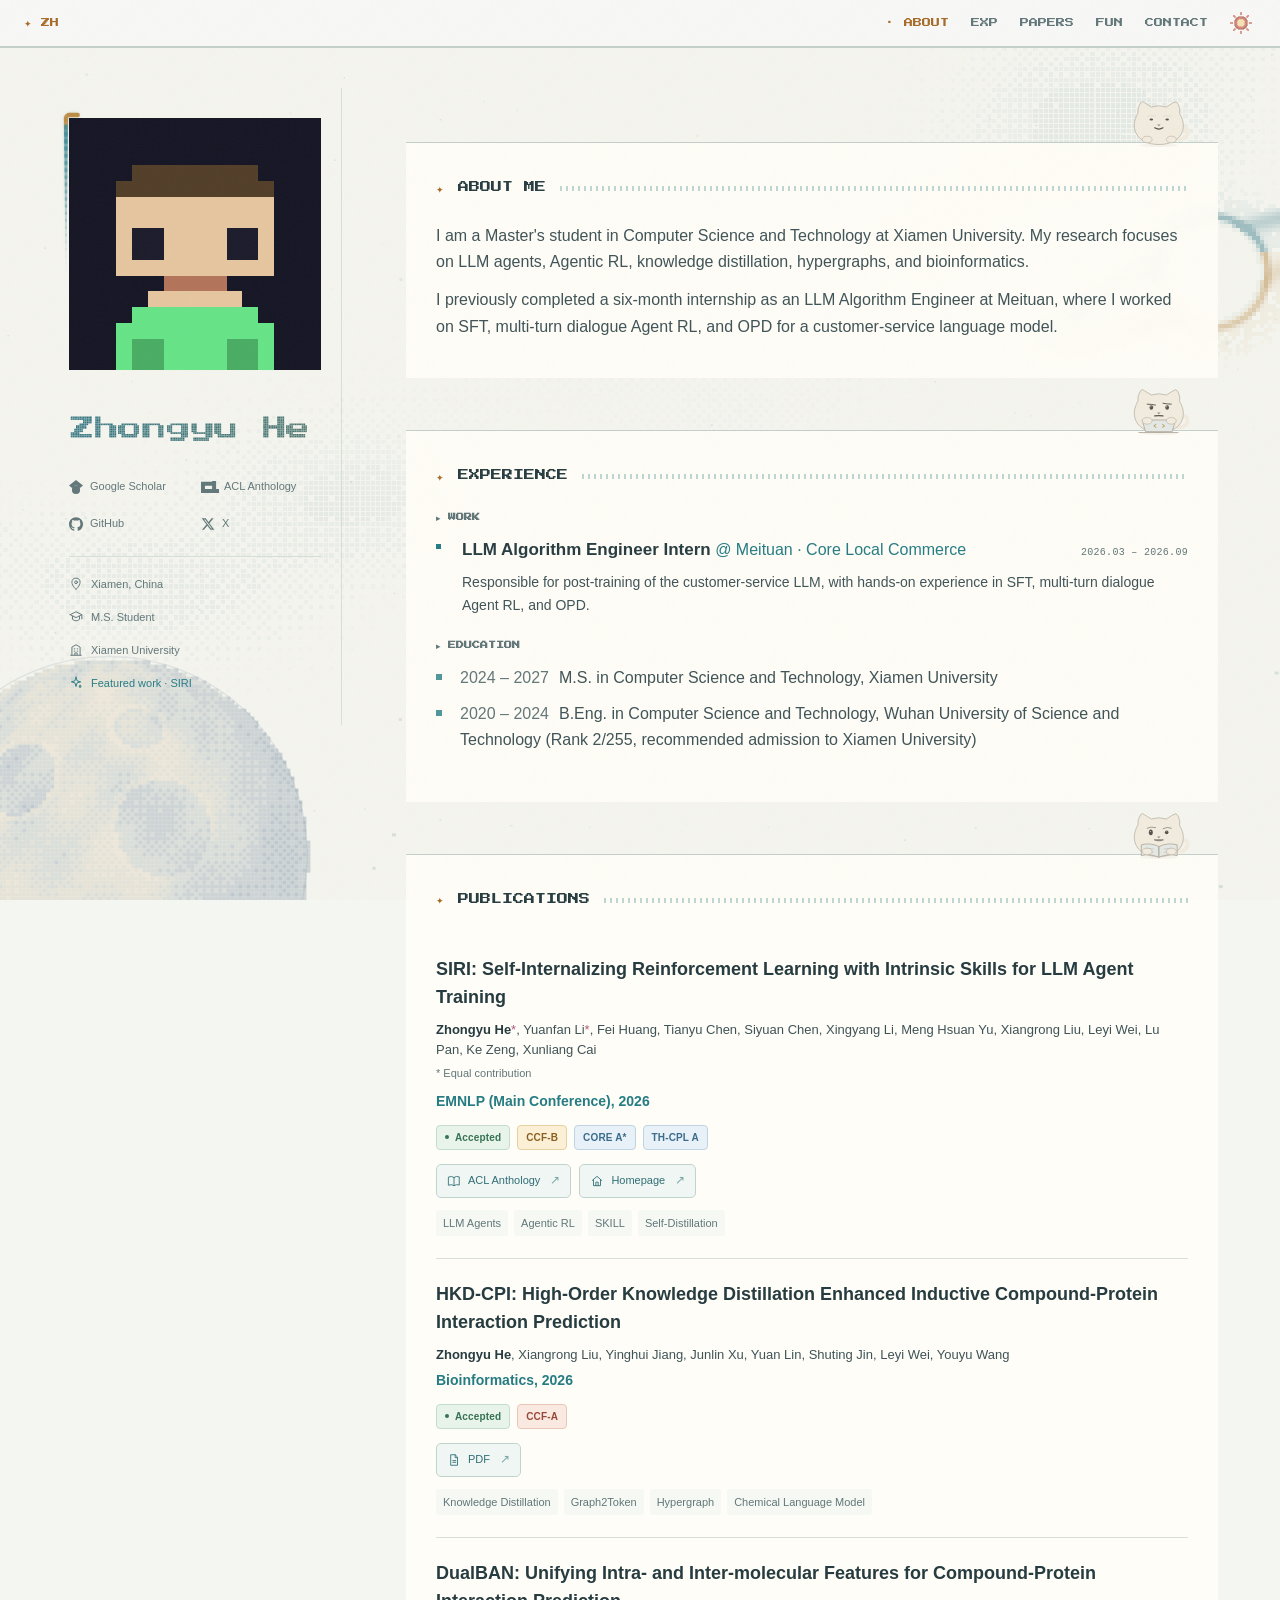
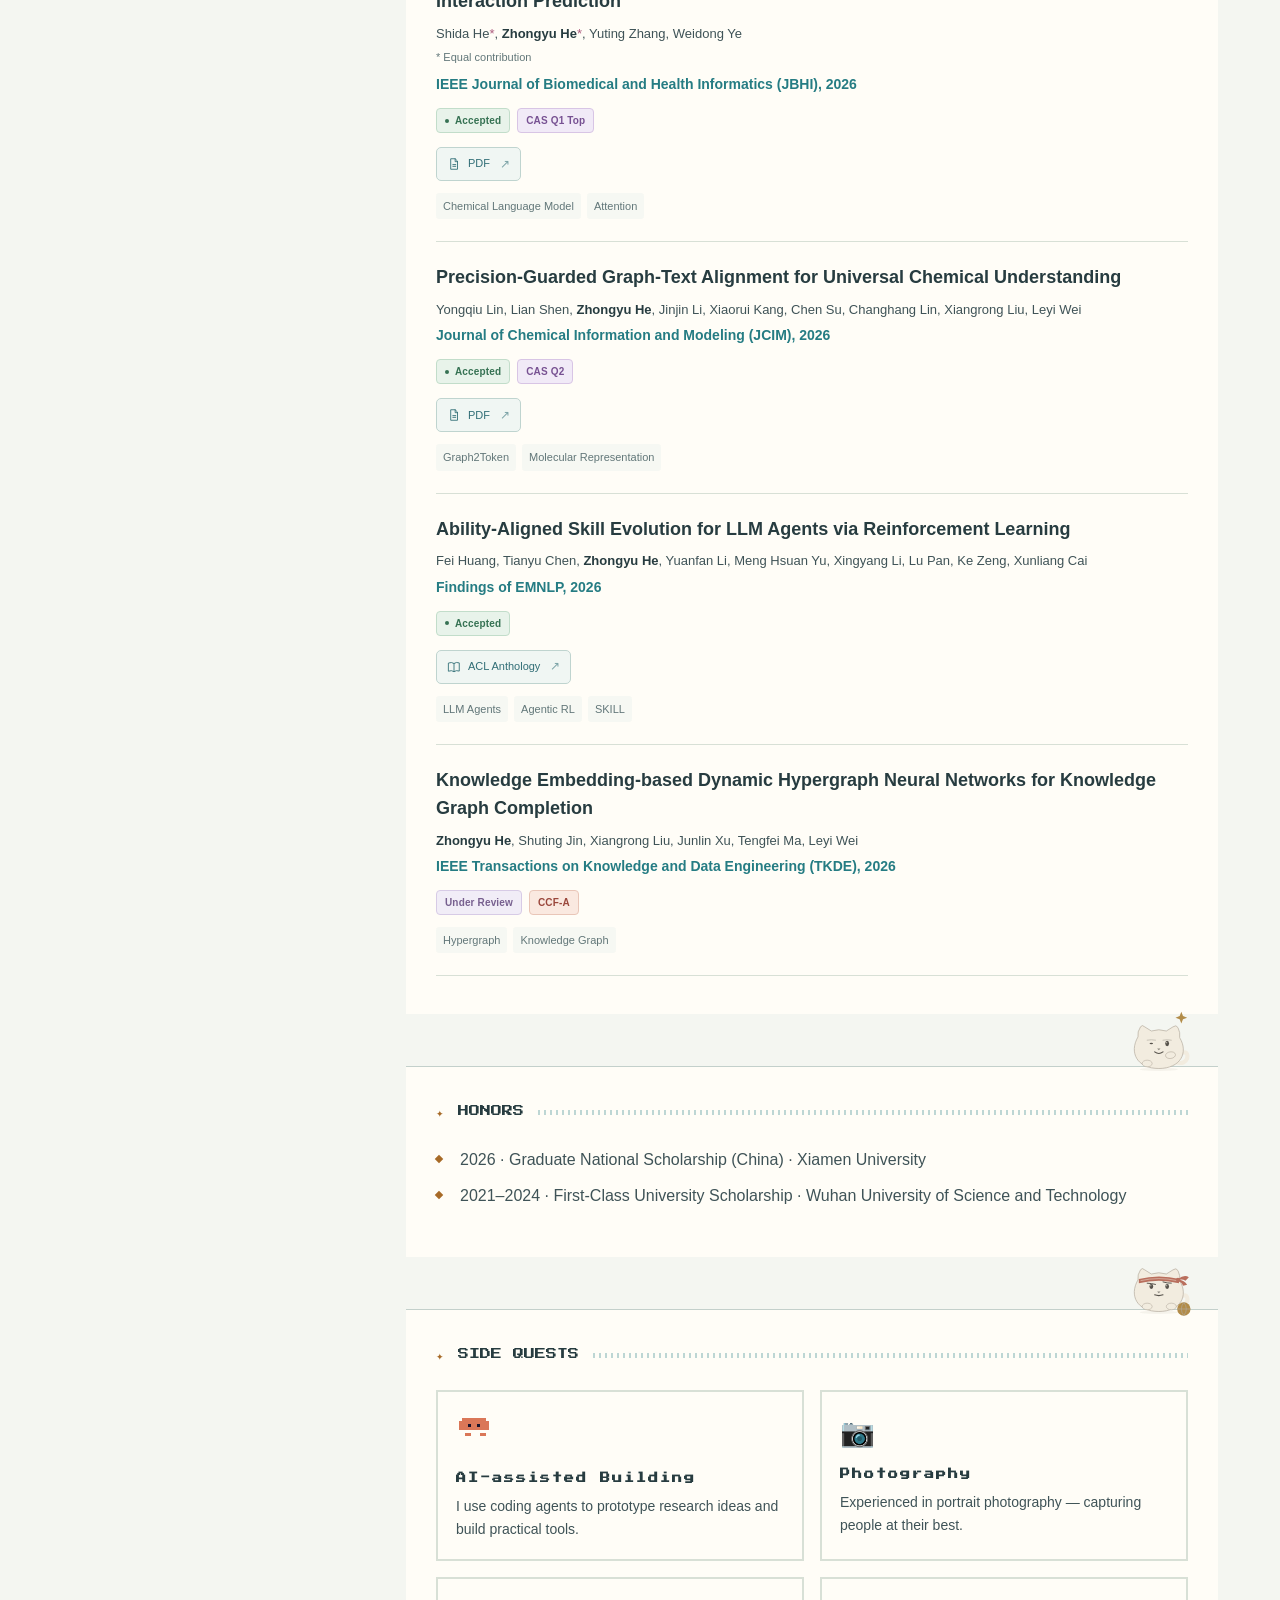
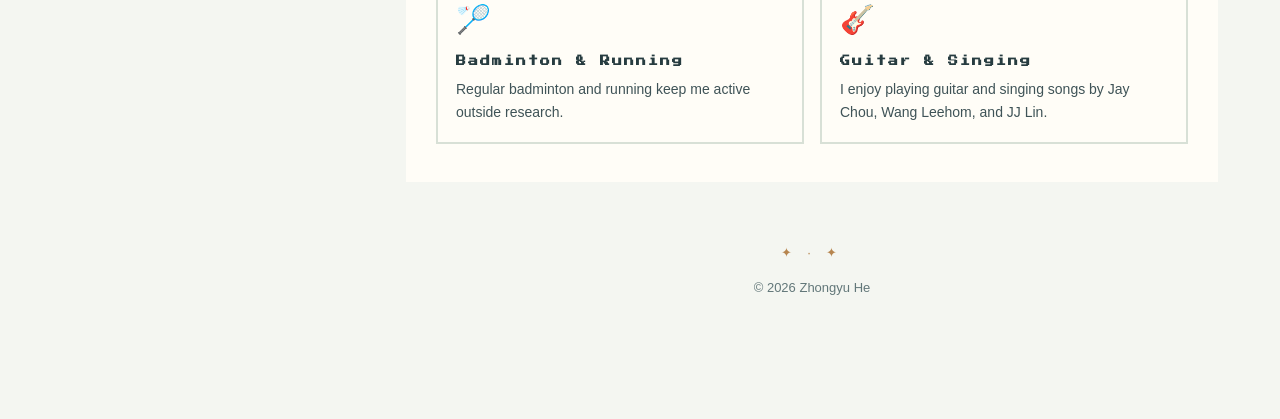
==== commit b9e2d68c: "Keep homepage profile rail sticky in short viewports" ====
--- a/index.html
+++ b/index.html
@@ -13,7 +13,7 @@
   <link rel="preconnect" href="https://fonts.gstatic.com" crossorigin />
   <link href="https://fonts.googleapis.com/css2?family=Press+Start+2P&family=VT323&display=swap" rel="stylesheet" />
 
-  <link rel="stylesheet" href="style.css?v=20261109b" />
+  <link rel="stylesheet" href="style.css?v=20261109c" />
   <link rel="icon" href="data:image/svg+xml,<svg xmlns='http://www.w3.org/2000/svg' viewBox='0 0 8 8'><rect width='8' height='8' fill='%2307070f'/><rect x='3' y='1' width='2' height='2' fill='%23f3e9c8'/><rect x='1' y='3' width='6' height='2' fill='%23f3e9c8'/><rect x='3' y='5' width='2' height='2' fill='%23f3e9c8'/></svg>" />
 </head>
 <body>
--- a/style.css
+++ b/style.css
@@ -1256,7 +1256,7 @@
   position: sticky;
   top: 88px;
   align-self: start;
-  padding: 30px 27px 26px 0;
+  padding: 30px 20px 26px 7px;
   border-right: 1px solid var(--line-soft);
 }
 .profile-rail .portrait-column { width: 252px; }
@@ -1312,8 +1312,17 @@
   .content-column { padding-top: 70px; }
   .content-column .hero { display: none; }
 }
-@media (min-width: 861px) and (max-height: 740px) {
-  .profile-rail { position: static; }
+@media (min-width: 861px) and (max-height: 800px) {
+  .profile-rail {
+    top: 58px;
+    padding-top: 12px;
+    padding-right: 8px;
+    padding-bottom: 12px;
+    max-height: calc(100dvh - 70px);
+    overflow-y: auto;
+    overscroll-behavior: contain;
+    scrollbar-width: thin;
+  }
 }
 
 @media (max-width: 860px) {
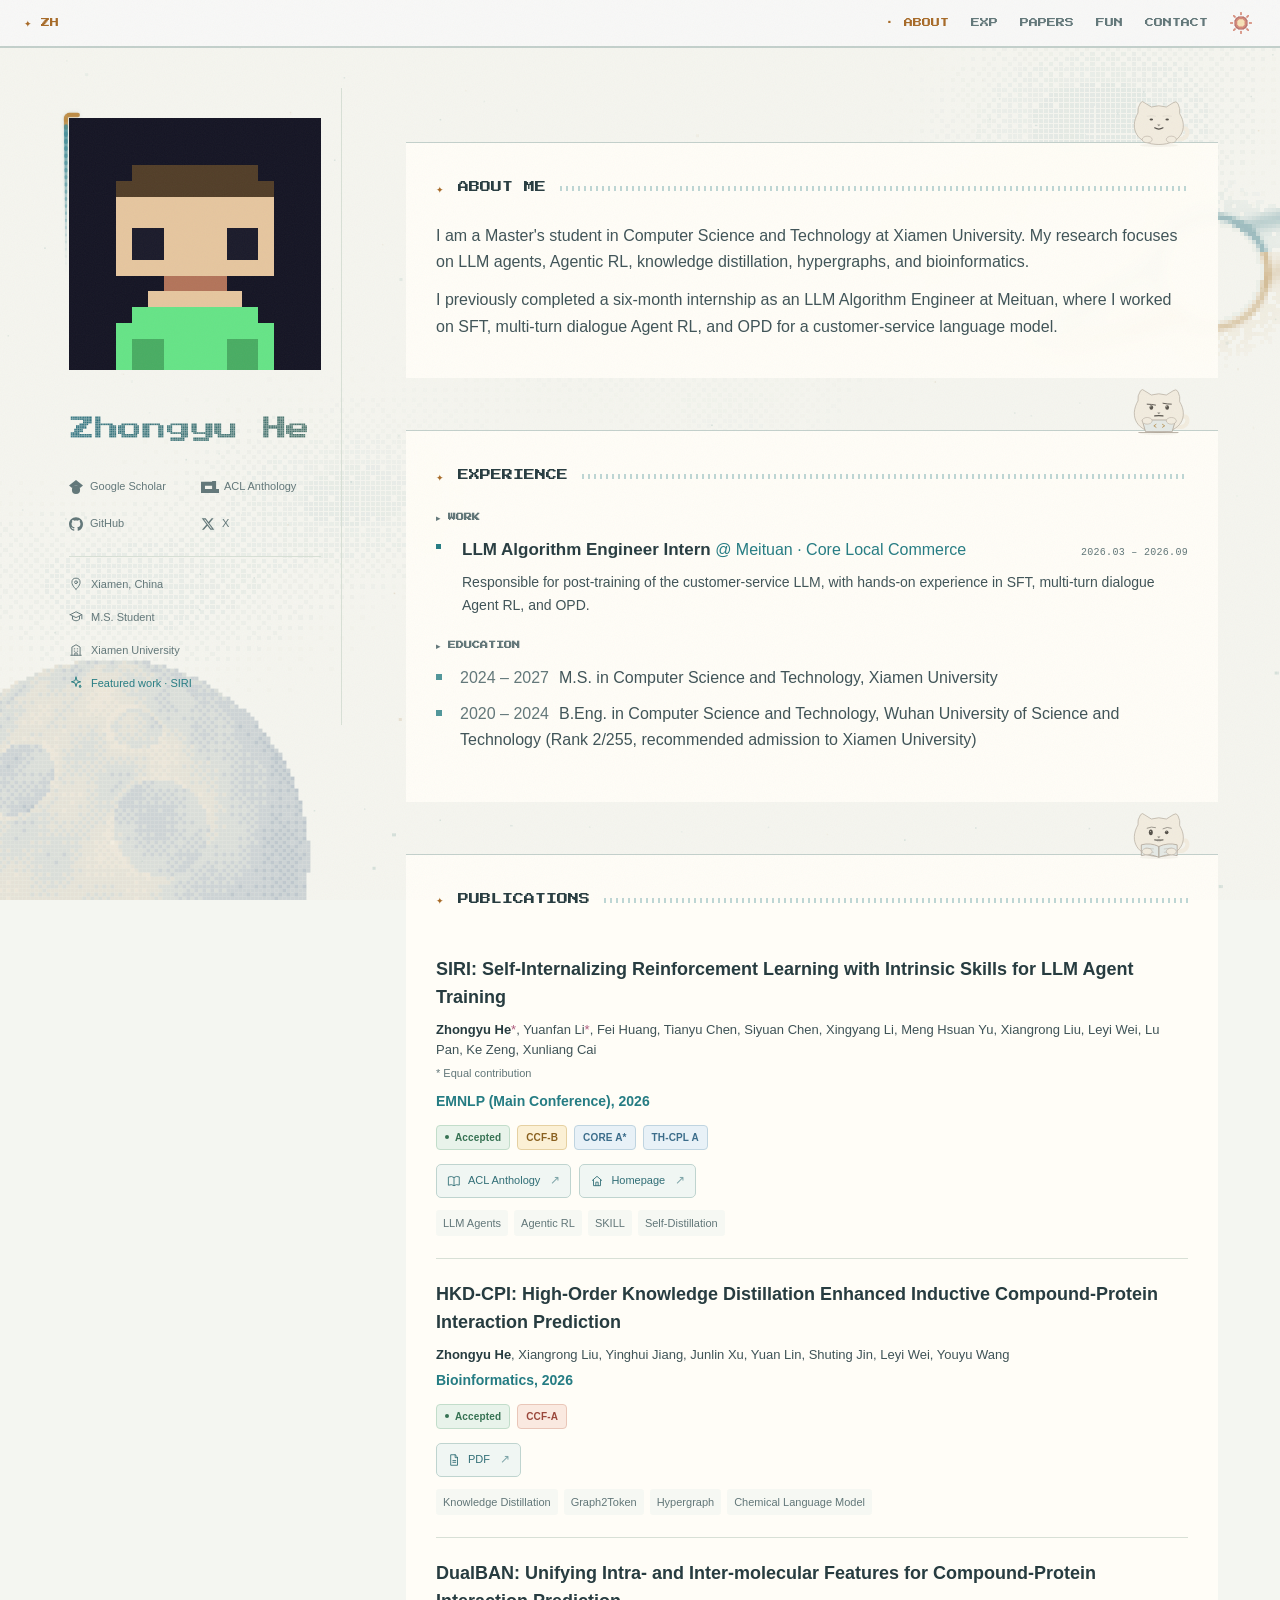
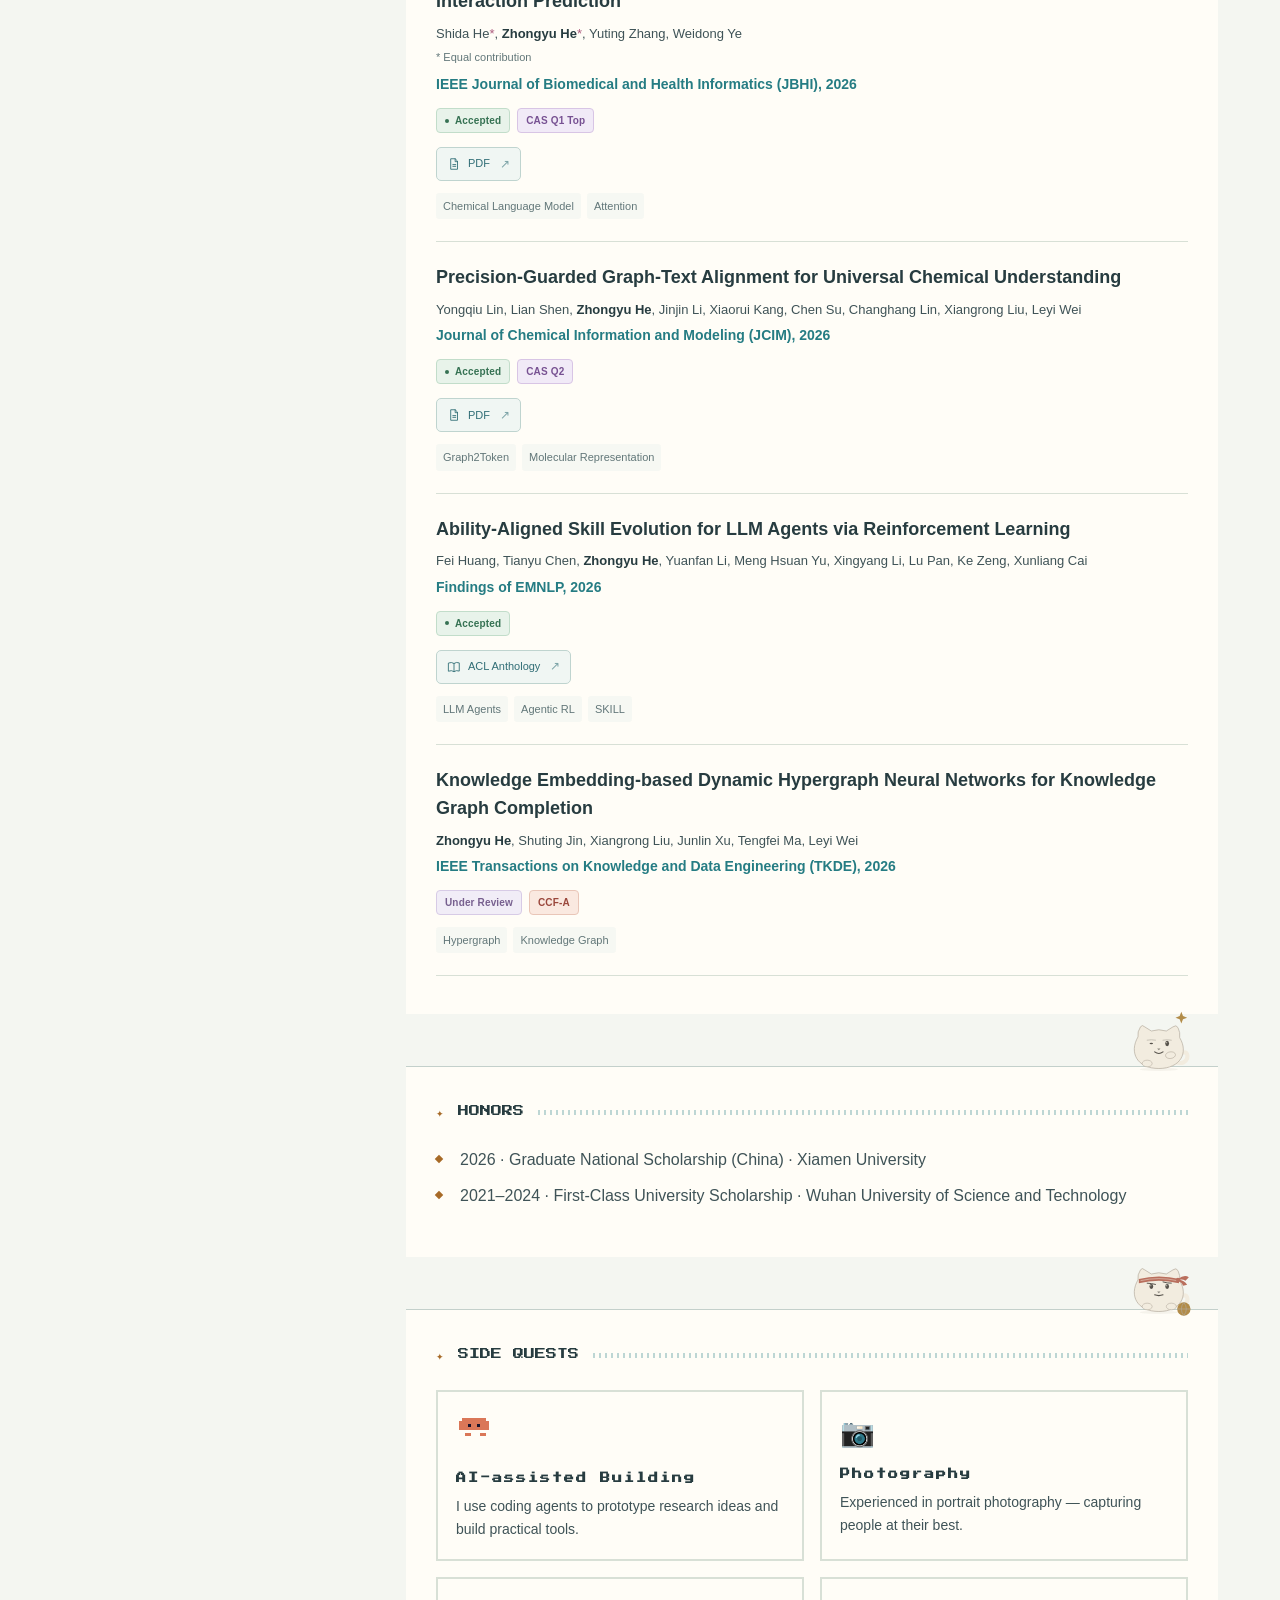
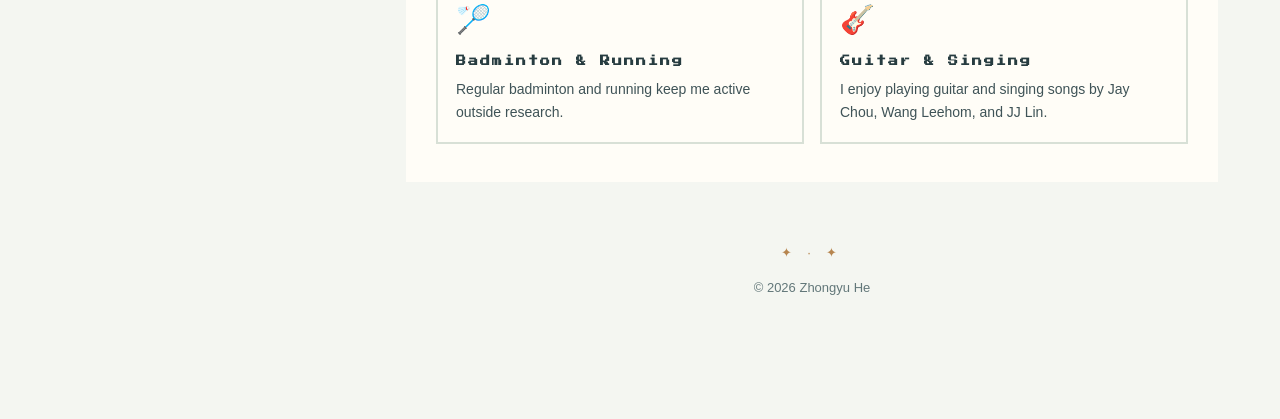
==== commit 89c8cf85: "Fix homepage sidebar to viewport and remove planet rim" ====
--- a/index.html
+++ b/index.html
@@ -13,7 +13,7 @@
   <link rel="preconnect" href="https://fonts.gstatic.com" crossorigin />
   <link href="https://fonts.googleapis.com/css2?family=Press+Start+2P&family=VT323&display=swap" rel="stylesheet" />
 
-  <link rel="stylesheet" href="style.css?v=20261109c" />
+  <link rel="stylesheet" href="style.css?v=20261109d" />
   <link rel="icon" href="data:image/svg+xml,<svg xmlns='http://www.w3.org/2000/svg' viewBox='0 0 8 8'><rect width='8' height='8' fill='%2307070f'/><rect x='3' y='1' width='2' height='2' fill='%23f3e9c8'/><rect x='1' y='3' width='6' height='2' fill='%23f3e9c8'/><rect x='3' y='5' width='2' height='2' fill='%23f3e9c8'/></svg>" />
 </head>
 <body>
@@ -193,7 +193,7 @@
   </main>
 
   <script src="data.js?v=20261106c"></script>
-  <script src="cosmic.js?v=20261108c"></script>
+  <script src="cosmic.js?v=20261109d"></script>
   <script src="script.js?v=20261109b"></script>
   <script src="signal.js?v=20261106c"></script>
   <script src="theme-transition.js?v=20261106c"></script>
--- a/style.css
+++ b/style.css
@@ -1253,9 +1253,11 @@
   column-gap: clamp(38px, 5vw, 72px);
 }
 .profile-rail {
-  position: sticky;
+  position: fixed;
   top: 88px;
-  align-self: start;
+  left: max(22px, calc(50% - 600px + 22px));
+  z-index: 2;
+  width: 280px;
   padding: 30px 20px 26px 7px;
   border-right: 1px solid var(--line-soft);
 }
@@ -1300,7 +1302,7 @@
   border-bottom-color: var(--gold);
 }
 .profile-detail.featured:focus-visible { outline: 1px solid var(--cyan); outline-offset: 3px; }
-.content-column { display: flex; flex-direction: column; gap: 52px; min-width: 0; }
+.content-column { grid-column: 2; display: flex; flex-direction: column; gap: 52px; min-width: 0; }
 .content-column .hero {
   display: block;
   padding: 40px 0 22px;
@@ -1329,6 +1331,8 @@
   .container { grid-template-columns: minmax(0, 1fr); gap: 0; }
   .profile-rail {
     position: static;
+    width: auto;
+    left: auto;
     padding: 28px 0 0;
     border-right: 0;
     border-bottom: 0;
@@ -1336,7 +1340,7 @@
   .profile-rail .portrait-column { margin: 0 auto; }
   .profile-rail .portrait-links { margin-top: 18px; }
   .profile-details { display: none; }
-  .content-column { gap: 36px; }
+  .content-column { grid-column: 1; gap: 36px; }
   .content-column .hero { padding: 28px 0 8px; }
 }
 
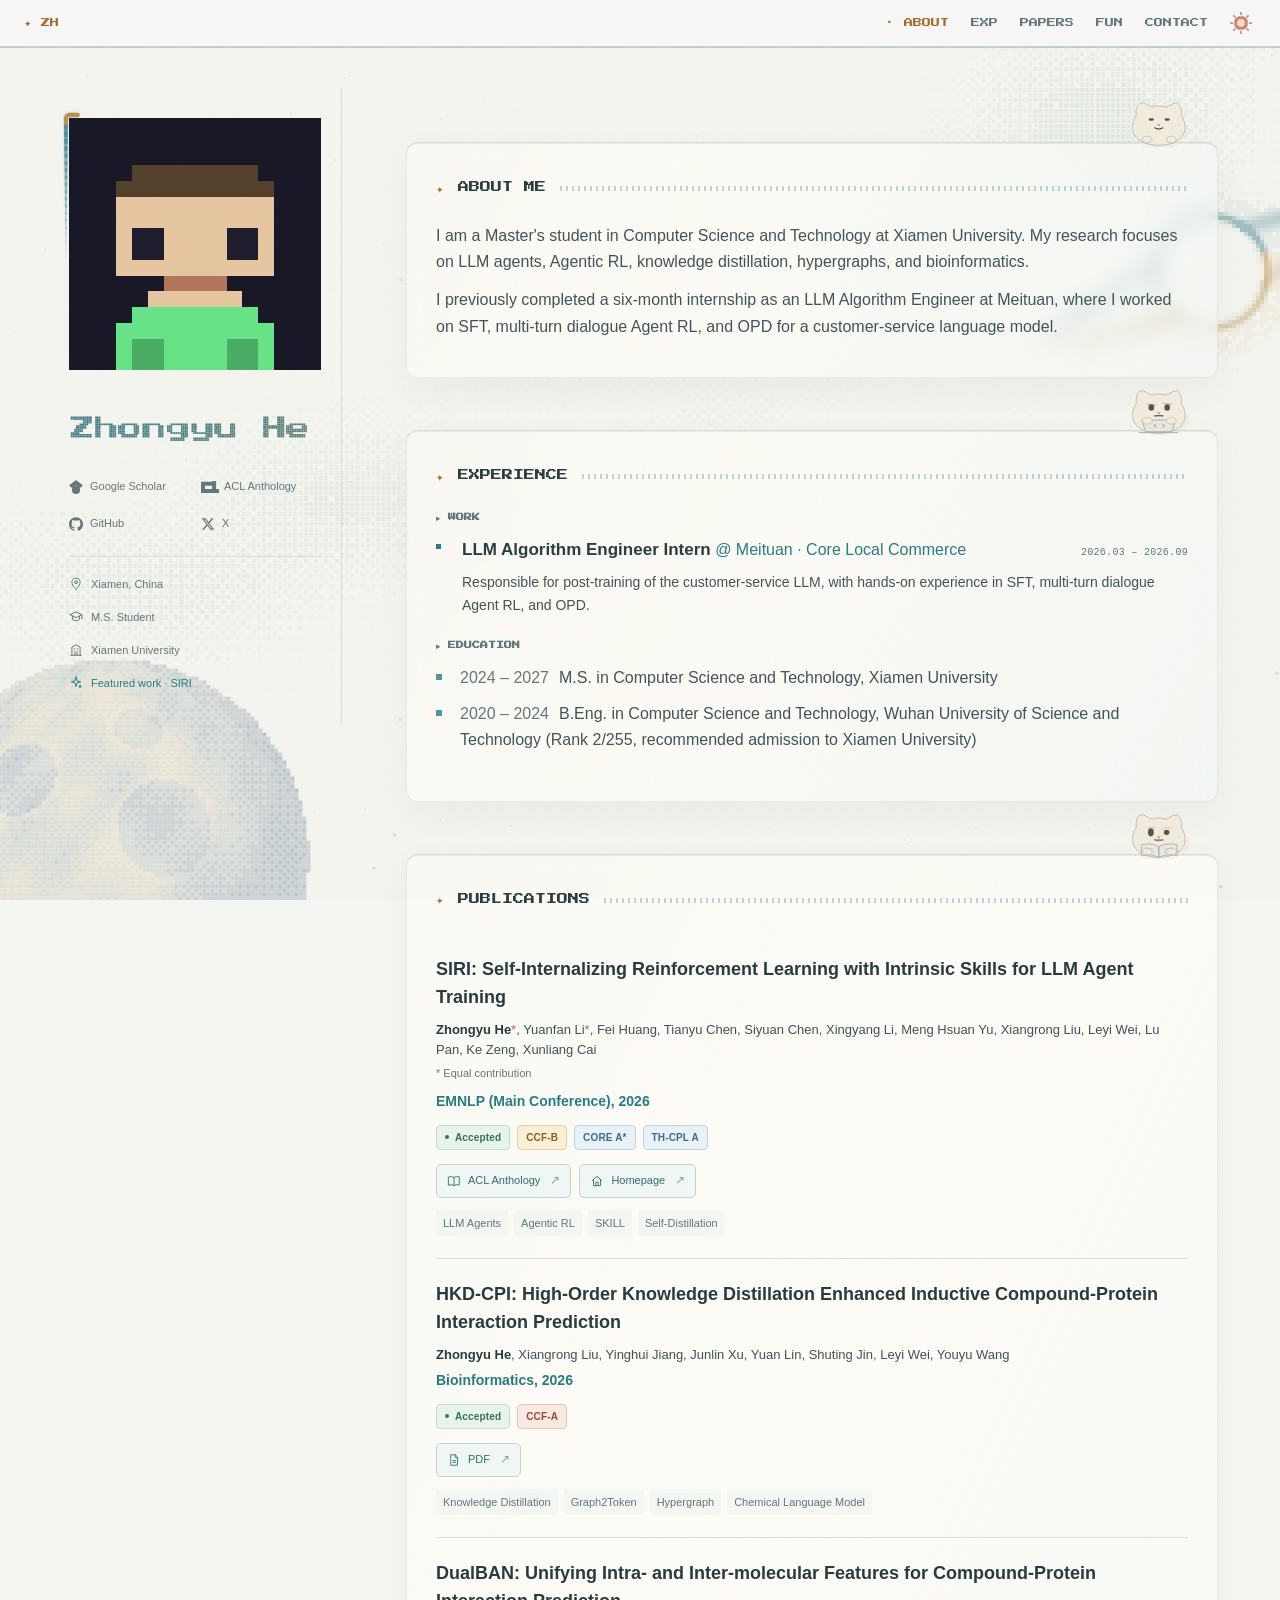
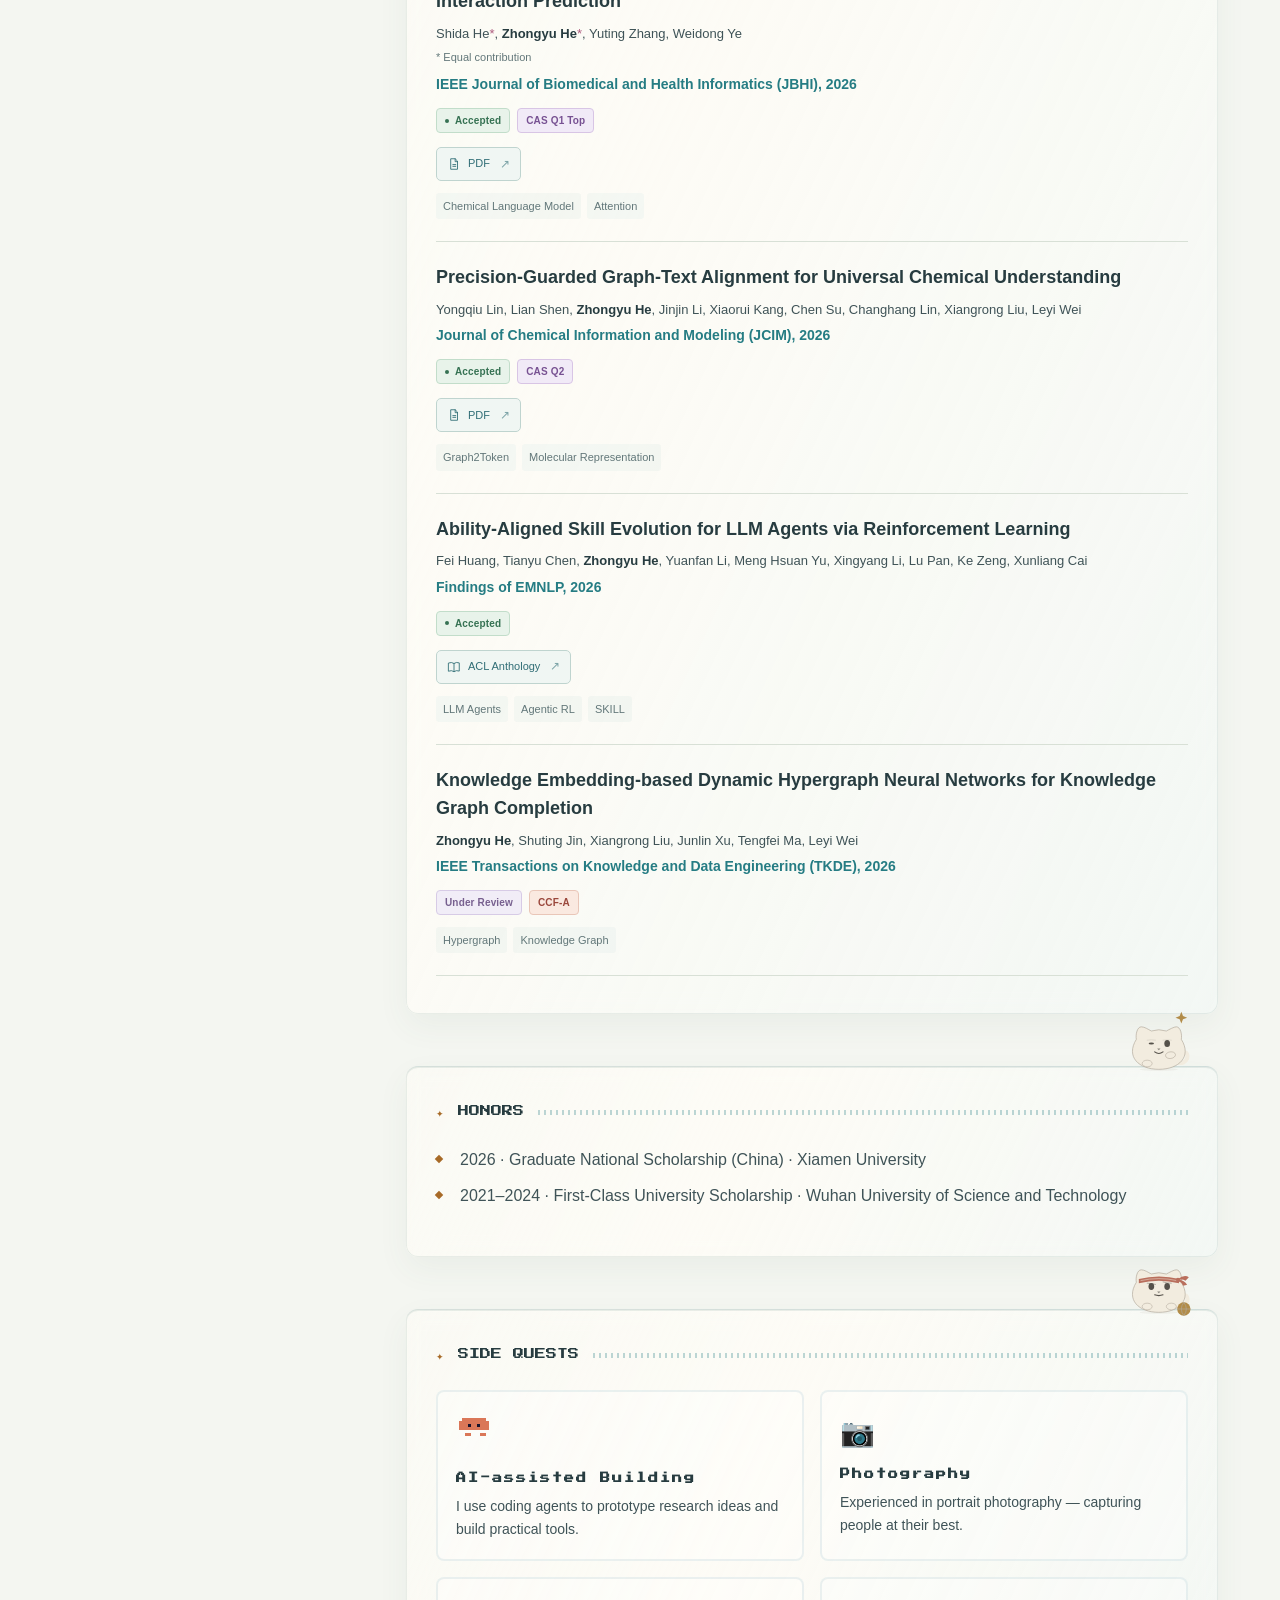
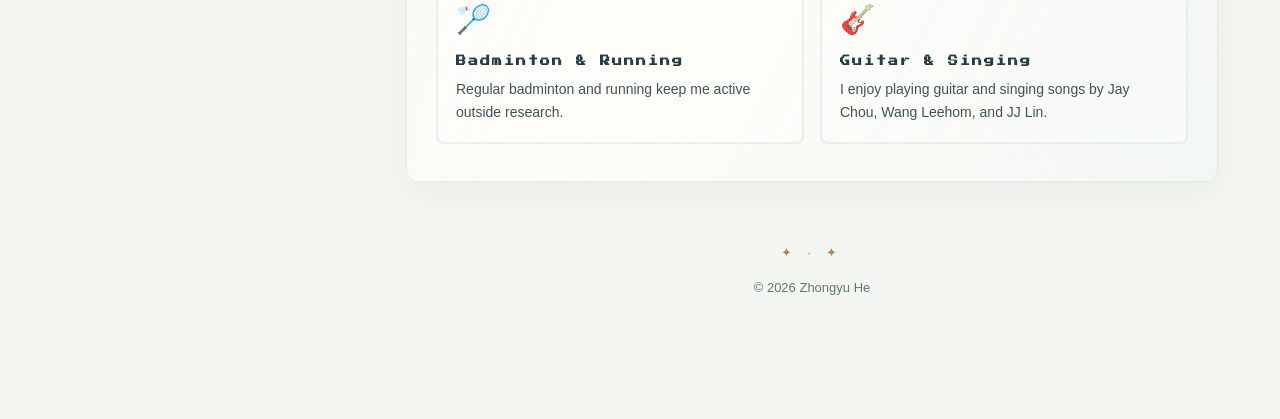
==== commit d66fcce5: "Blend homepage cards into the sky and give cats richer pointer reactions" ====
--- a/index.html
+++ b/index.html
@@ -13,7 +13,7 @@
   <link rel="preconnect" href="https://fonts.gstatic.com" crossorigin />
   <link href="https://fonts.googleapis.com/css2?family=Press+Start+2P&family=VT323&display=swap" rel="stylesheet" />
 
-  <link rel="stylesheet" href="style.css?v=20261109d" />
+  <link rel="stylesheet" href="style.css?v=20261121a" />
   <link rel="icon" href="data:image/svg+xml,<svg xmlns='http://www.w3.org/2000/svg' viewBox='0 0 8 8'><rect width='8' height='8' fill='%2307070f'/><rect x='3' y='1' width='2' height='2' fill='%23f3e9c8'/><rect x='1' y='3' width='6' height='2' fill='%23f3e9c8'/><rect x='3' y='5' width='2' height='2' fill='%23f3e9c8'/></svg>" />
 </head>
 <body>
@@ -197,7 +197,7 @@
   <script src="script.js?v=20261109b"></script>
   <script src="signal.js?v=20261106c"></script>
   <script src="theme-transition.js?v=20261106c"></script>
-  <script src="companions.js?v=20261108c"></script>
+  <script src="companions.js?v=20261121a"></script>
   <script src="cursor.js?v=20261106c"></script>
 </body>
 </html>
--- a/style.css
+++ b/style.css
@@ -1193,12 +1193,30 @@
 html.day .cursor-lens { box-shadow:inset 0 0 0 .7px #40858235,0 0 8px #497f8b08; }
 html.day .cursor-lens::after { background:conic-gradient(from 35deg,transparent 0deg,transparent 90deg,#4c8a8733 180deg,#407d7ca0 245deg,transparent 305deg); }
 @media(prefers-reduced-motion:reduce) { .cursor-lens { display:none; } .portrait-orbit rect { animation:none; } }
-/* Astronomy occupies the margins; content remains on calm, opaque surfaces. */
+/* Keep the reading surface legible while letting the sky through at the edges. */
 #cosmicCanvas { position:fixed; inset:0; width:100%; height:100%; z-index:-4; pointer-events:none; image-rendering:pixelated; }
 .cosmic-ready .cloud, .cosmic-ready .mountains, html.cosmic-ready .ink-geese { display:none; }
 html.cosmic-ready .moon-wrap { top:76px; right:35px; transform:scale(.6) !important; transform-origin:top right; animation:none; }
-html.cosmic-ready .panel { background:rgba(23,29,49,.94); }
-html.cosmic-ready.day .panel { background:rgba(255,253,247,.95); }
+html.cosmic-ready .panel {
+  background: linear-gradient(115deg, rgba(27,36,58,.68), rgba(23,30,50,.86) 42%, rgba(28,37,58,.74));
+  border-top-color: rgba(150,183,205,.26);
+  border-radius: 12px;
+  box-shadow: inset 0 0 0 1px rgba(148,180,200,.09), 0 12px 32px rgba(7,12,26,.12);
+  backdrop-filter: blur(9px);
+  -webkit-backdrop-filter: blur(9px);
+}
+html.cosmic-ready.day .panel {
+  background: linear-gradient(115deg, rgba(255,253,247,.56), rgba(255,253,247,.8) 42%, rgba(242,248,246,.62));
+  border-top-color: rgba(86,129,130,.23);
+  box-shadow: inset 0 0 0 1px rgba(94,128,127,.12), 0 12px 32px rgba(71,94,93,.06);
+}
+html.cosmic-ready .hobby-card {
+  background: rgba(155,196,207,.05);
+  border-color: rgba(145,180,196,.18);
+  border-radius: 8px;
+}
+html.cosmic-ready.day .hobby-card { background: rgba(255,255,255,.3); }
+html.cosmic-ready .hobby-card:hover { border-color: var(--gold-dim); }
 @media(max-width:640px) { html.cosmic-ready .moon-wrap { top:3px; left:48px; right:auto; transform:scale(.24) !important; transform-origin:top left; } }
 /* Resource actions are distinct from venue/status badges, with generous hit areas. */
 .pub-card .pub-links { display:flex; flex-wrap:wrap; gap:8px; margin-top:14px; }
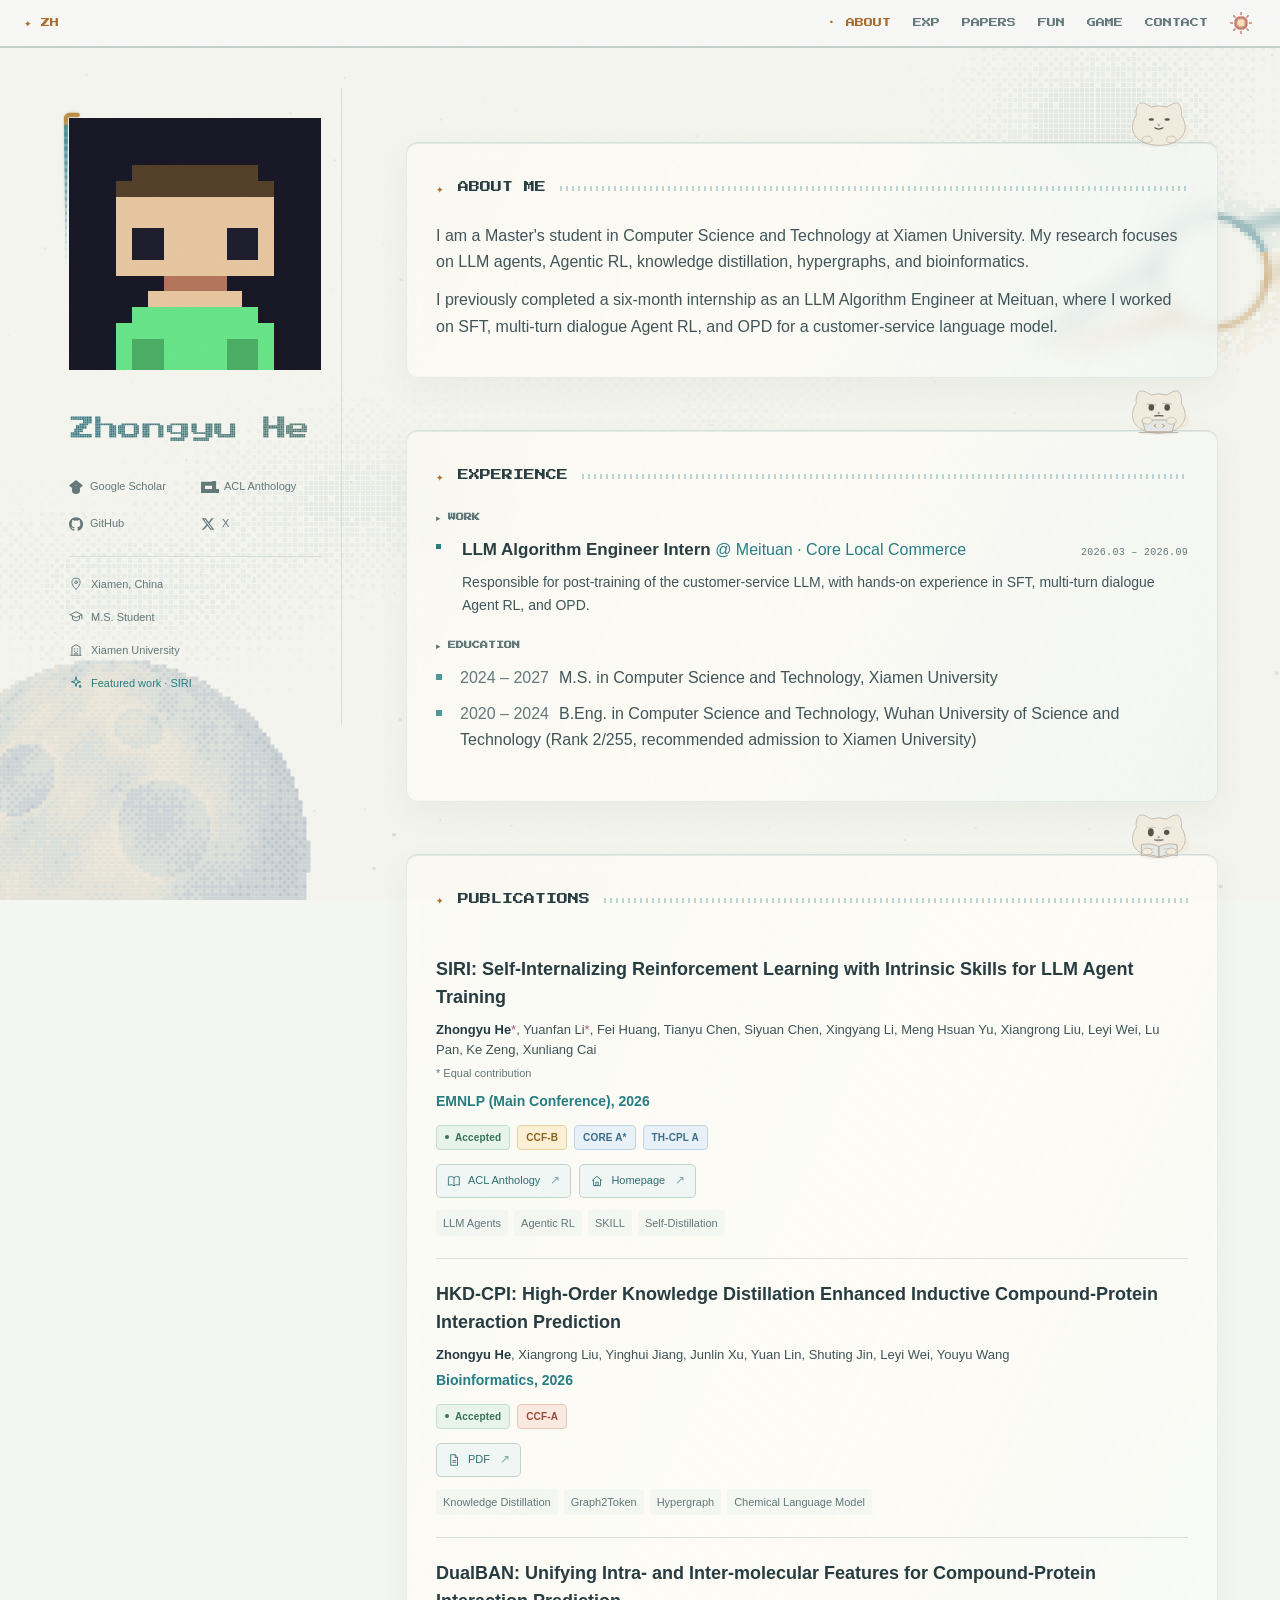
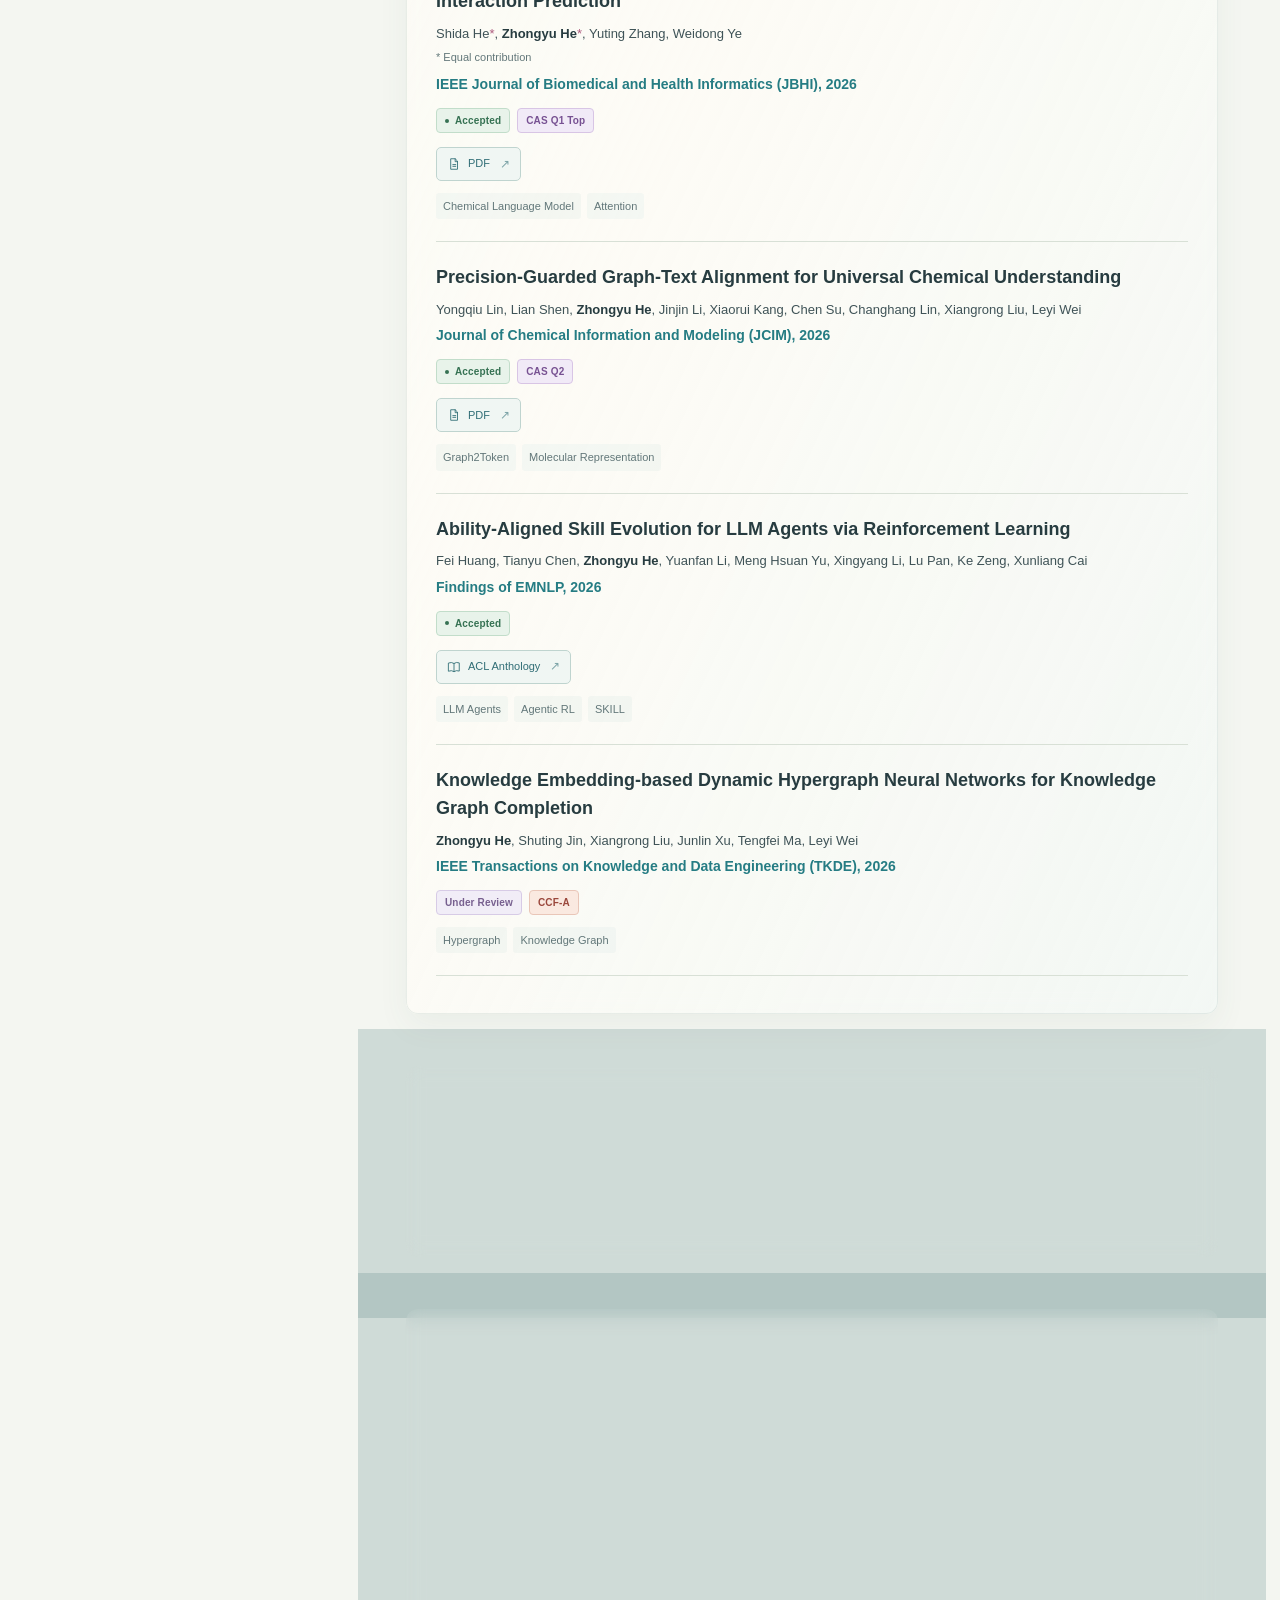
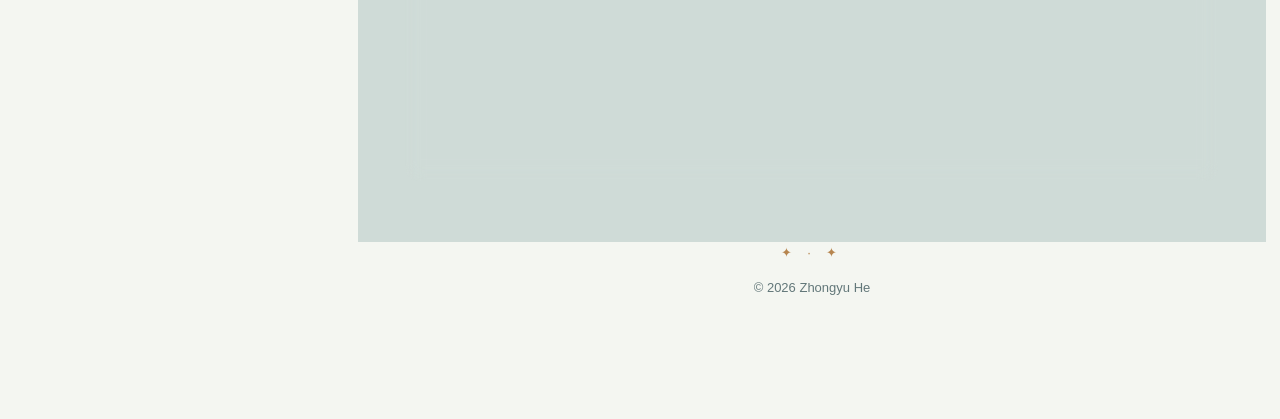
==== commit c33e0f39: "Add Afterlight first-person lunar exploration game" ====
--- a/index.html
+++ b/index.html
@@ -40,6 +40,7 @@
         <a href="#experience">EXP</a>
         <a href="#publications">PAPERS</a>
         <a href="#hobbies">FUN</a>
+        <a href="moon/">GAME</a>
         <a href="mailto:hezhongyu618@qq.com">CONTACT</a>
       </div>
       <div class="moon-wrap" role="button" tabindex="0" title="Switch theme" aria-label="Switch day and night theme"><div id="moon"></div><div id="sun"></div></div>
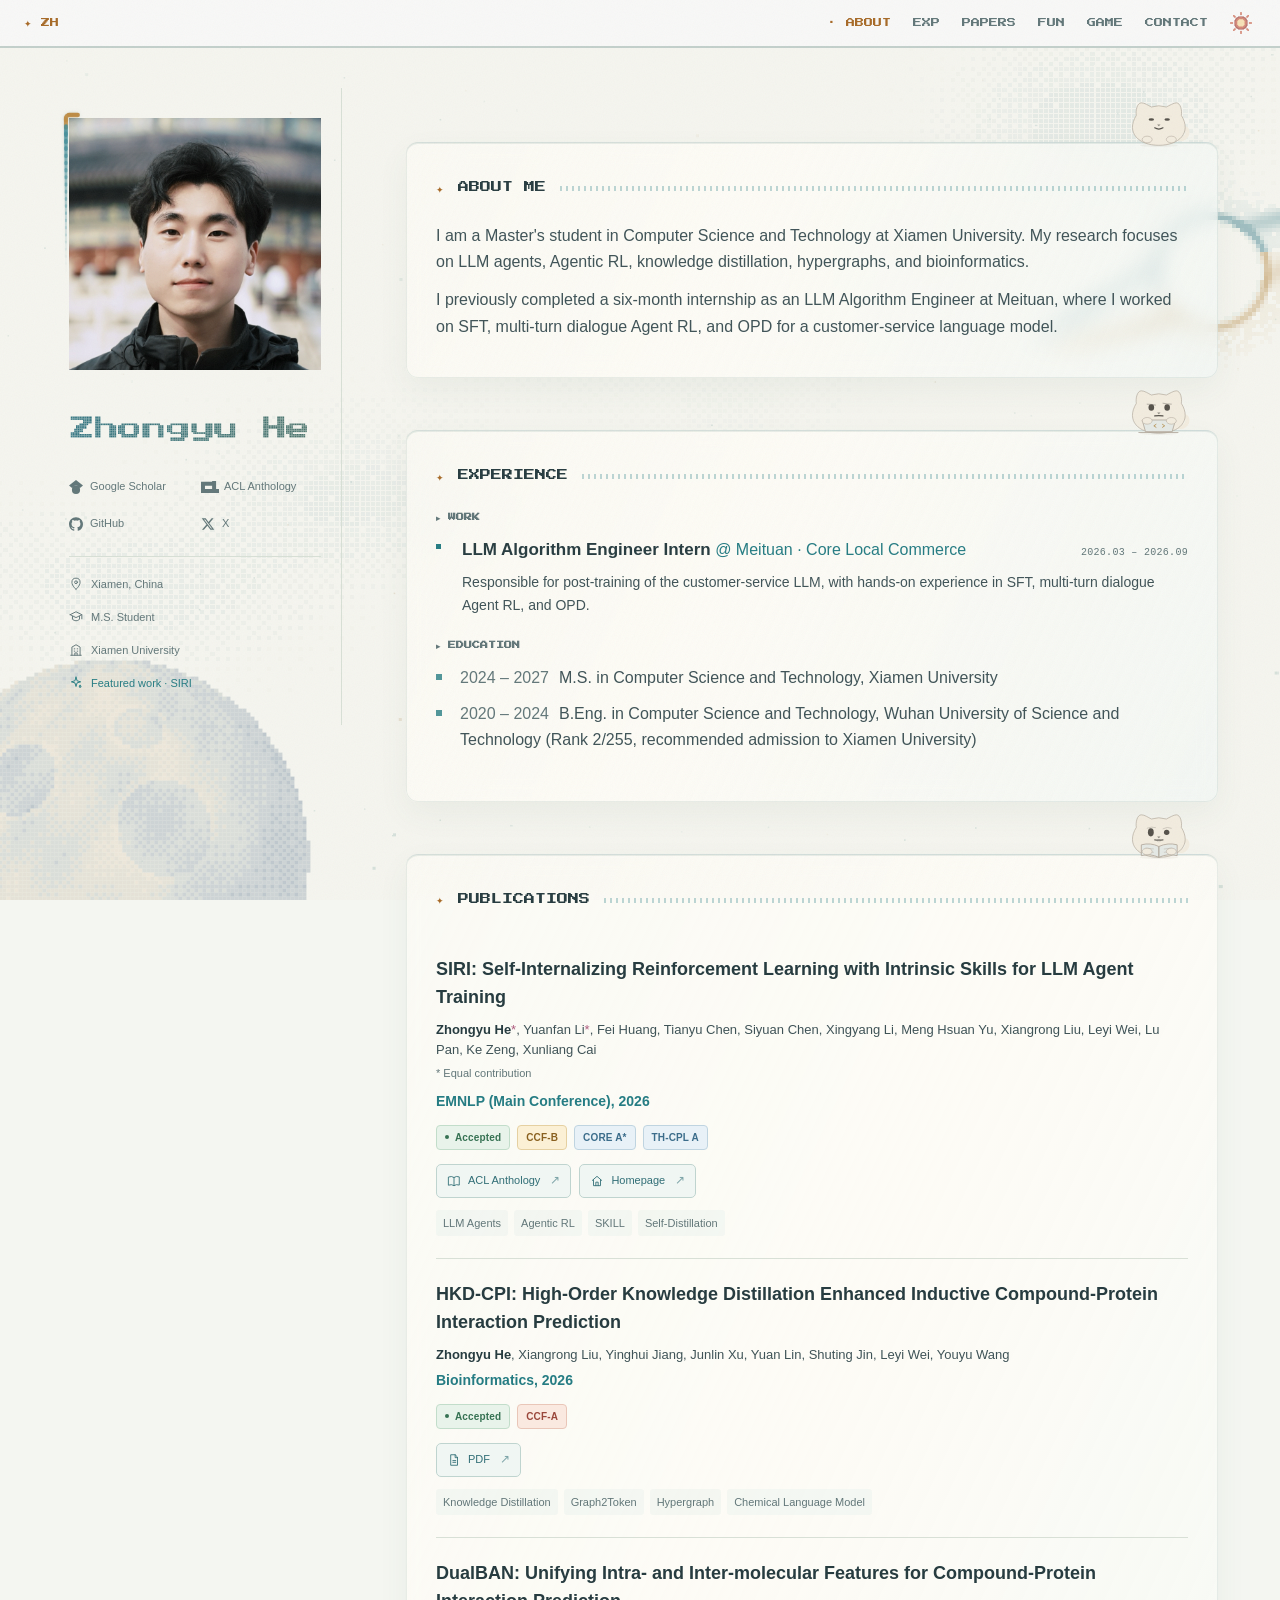
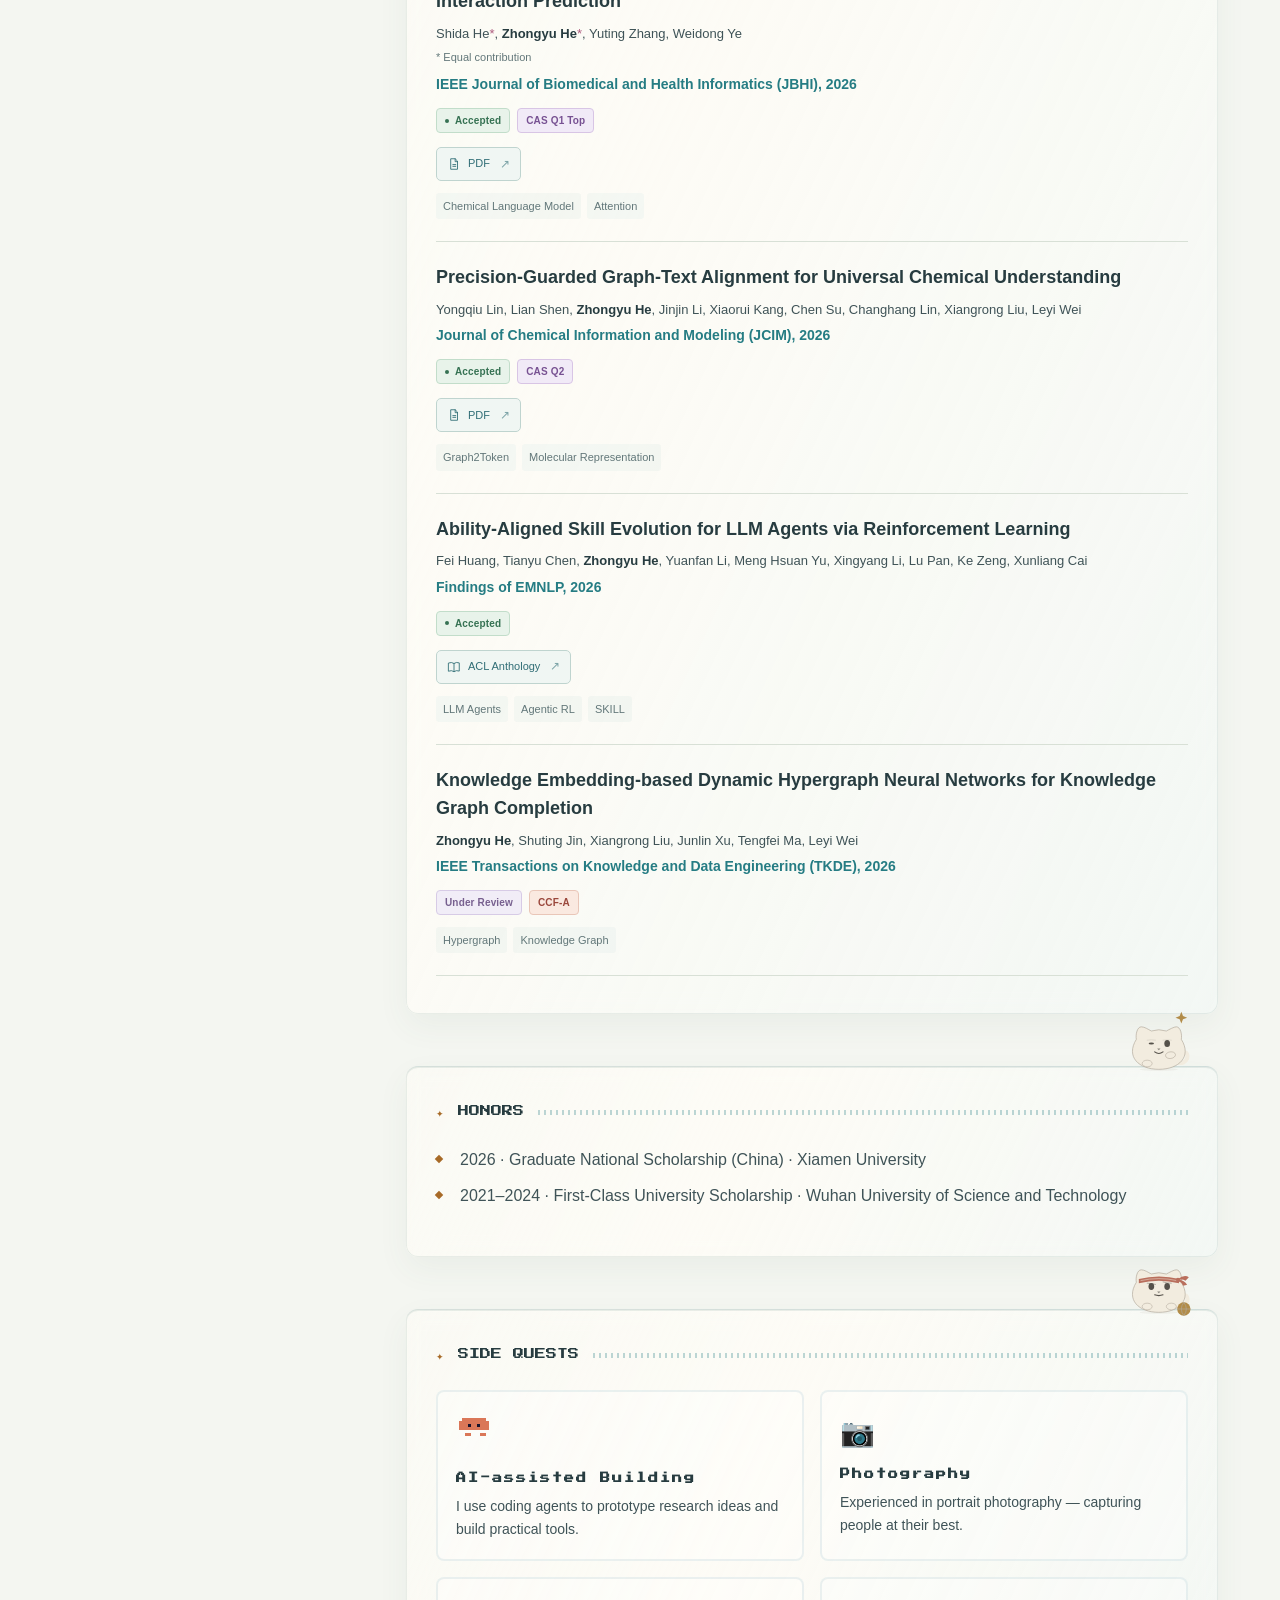
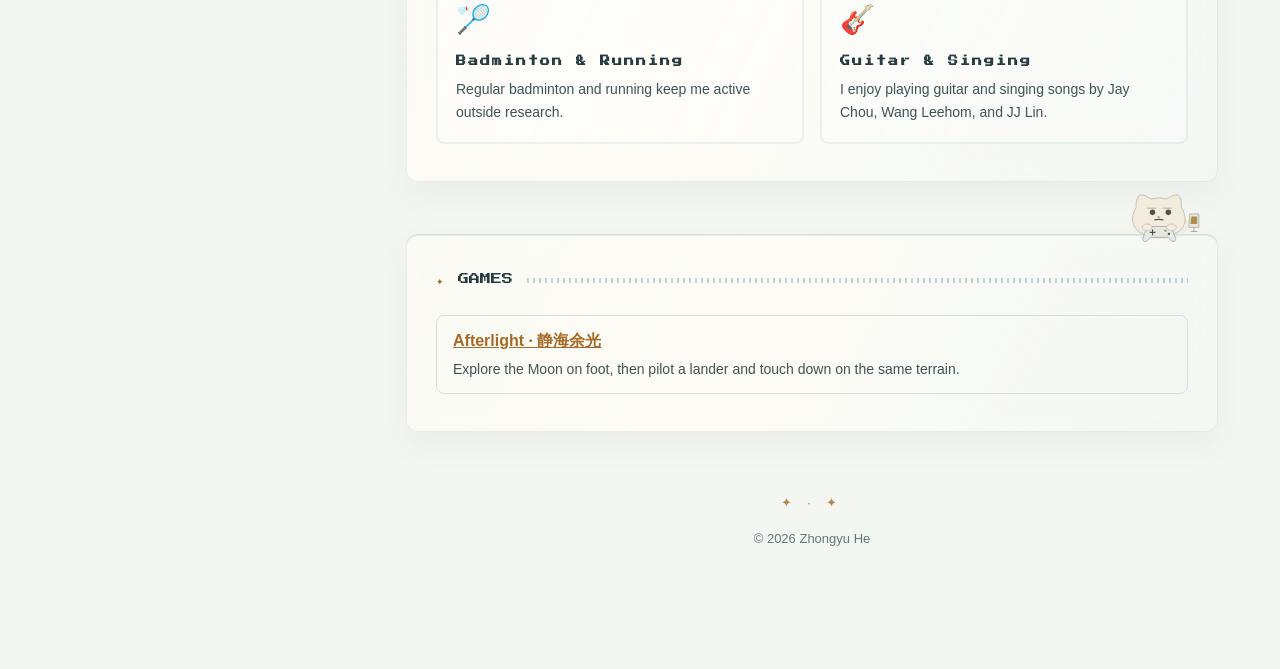
==== commit 21702c2a: "Add a homepage games card and gaming cat" ====
--- a/index.html
+++ b/index.html
@@ -13,7 +13,7 @@
   <link rel="preconnect" href="https://fonts.gstatic.com" crossorigin />
   <link href="https://fonts.googleapis.com/css2?family=Press+Start+2P&family=VT323&display=swap" rel="stylesheet" />
 
-  <link rel="stylesheet" href="style.css?v=20261121a" />
+  <link rel="stylesheet" href="style.css?v=20261121b" />
   <link rel="icon" href="data:image/svg+xml,<svg xmlns='http://www.w3.org/2000/svg' viewBox='0 0 8 8'><rect width='8' height='8' fill='%2307070f'/><rect x='3' y='1' width='2' height='2' fill='%23f3e9c8'/><rect x='1' y='3' width='6' height='2' fill='%23f3e9c8'/><rect x='3' y='5' width='2' height='2' fill='%23f3e9c8'/></svg>" />
 </head>
 <body>
@@ -40,7 +40,7 @@
         <a href="#experience">EXP</a>
         <a href="#publications">PAPERS</a>
         <a href="#hobbies">FUN</a>
-        <a href="moon/">GAME</a>
+        <a href="#games">GAME</a>
         <a href="mailto:hezhongyu618@qq.com">CONTACT</a>
       </div>
       <div class="moon-wrap" role="button" tabindex="0" title="Switch theme" aria-label="Switch day and night theme"><div id="moon"></div><div id="sun"></div></div>
@@ -185,6 +185,12 @@
       <div class="cat cat-sit" id="catSit" role="button" tabindex="0" title="Boop!" aria-label="Sitting pixel cat — click to make it roll with sparkles"></div>
     </section>
 
+    <section class="panel reveal" id="games">
+      <h2 class="section-title"><span class="glyph">✦</span> GAMES <span class="rule"></span></h2>
+      <ul class="game-list" id="game-list"></ul>
+      <div class="cat" id="catGame" role="button" tabindex="0"></div>
+    </section>
+
     <footer class="footer">
       <p class="footer-divider">✦ · ✦</p>
       <p id="footer-text"></p>
@@ -193,12 +199,12 @@
 
   </main>
 
-  <script src="data.js?v=20261106c"></script>
+  <script src="data.js?v=20261121b"></script>
   <script src="cosmic.js?v=20261109d"></script>
-  <script src="script.js?v=20261109b"></script>
+  <script src="script.js?v=20261121b"></script>
   <script src="signal.js?v=20261106c"></script>
   <script src="theme-transition.js?v=20261106c"></script>
-  <script src="companions.js?v=20261121a"></script>
+  <script src="companions.js?v=20261121b"></script>
   <script src="cursor.js?v=20261106c"></script>
 </body>
 </html>
--- a/style.css
+++ b/style.css
@@ -1412,3 +1412,13 @@
   .navbar .nav-links { width: auto; padding-left: 0; gap: clamp(4px, 1.3vw, 9px); }
   .navbar .moon-wrap, html.cosmic-ready .navbar .moon-wrap { width: 30px; height: 28px; }
 }
+
+.game-list { list-style: none; margin: 0; padding: 0; display: grid; gap: 10px; }
+.game-entry { border: 1px solid var(--line-soft); border-radius: 8px; padding: 12px 16px; }
+.game-entry:focus-within, .game-entry:hover { border-color: var(--gold-dim); }
+.game-link { color: var(--gold); font-weight: 700; }
+.game-desc { margin: 4px 0 0; color: var(--text); font-size: 14px; }
+.companion-game .cat-paw-left { animation: catTypeLeft 1.1s ease-in-out infinite paused; }
+.companion-game .cat-paw-right { animation: catTypeRight 1.1s ease-in-out -.3s infinite paused; }
+.companion-game.is-visible .cat-paw-left,
+.companion-game.is-visible .cat-paw-right { animation-play-state: running; }
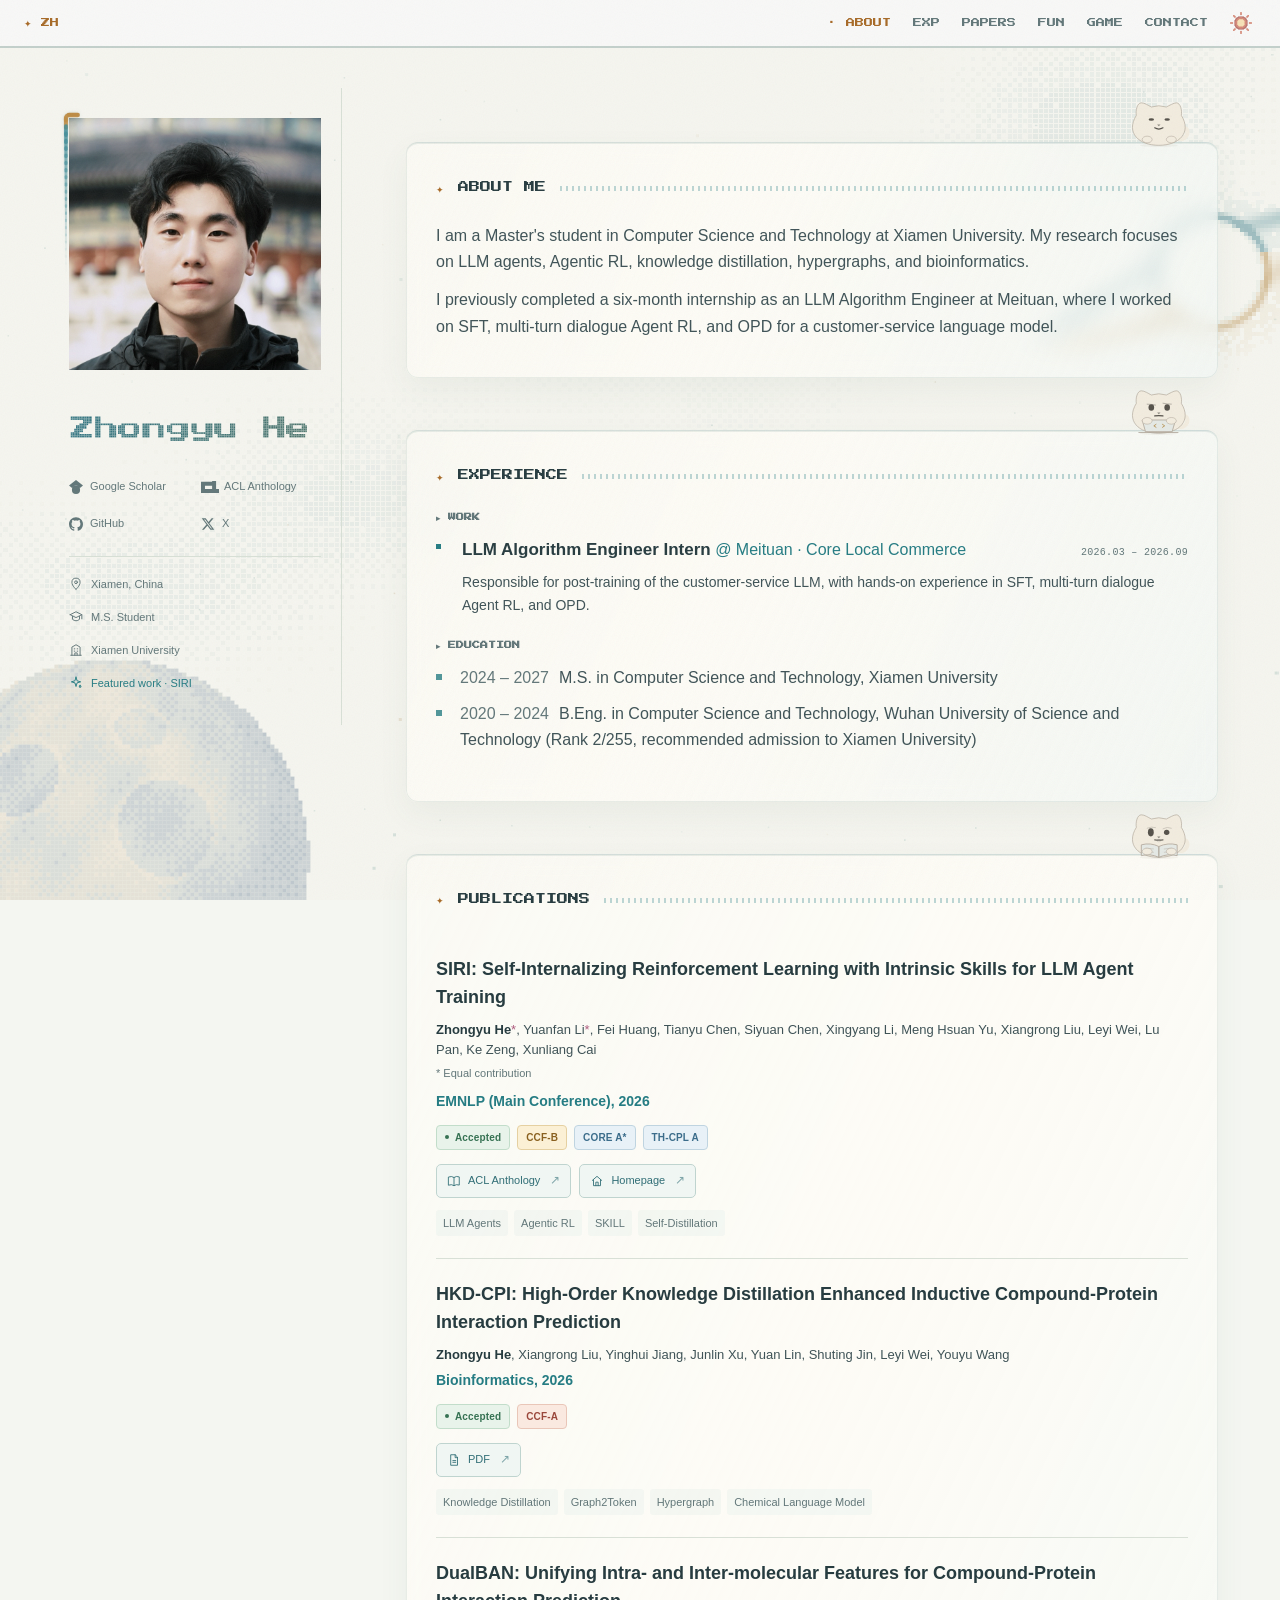
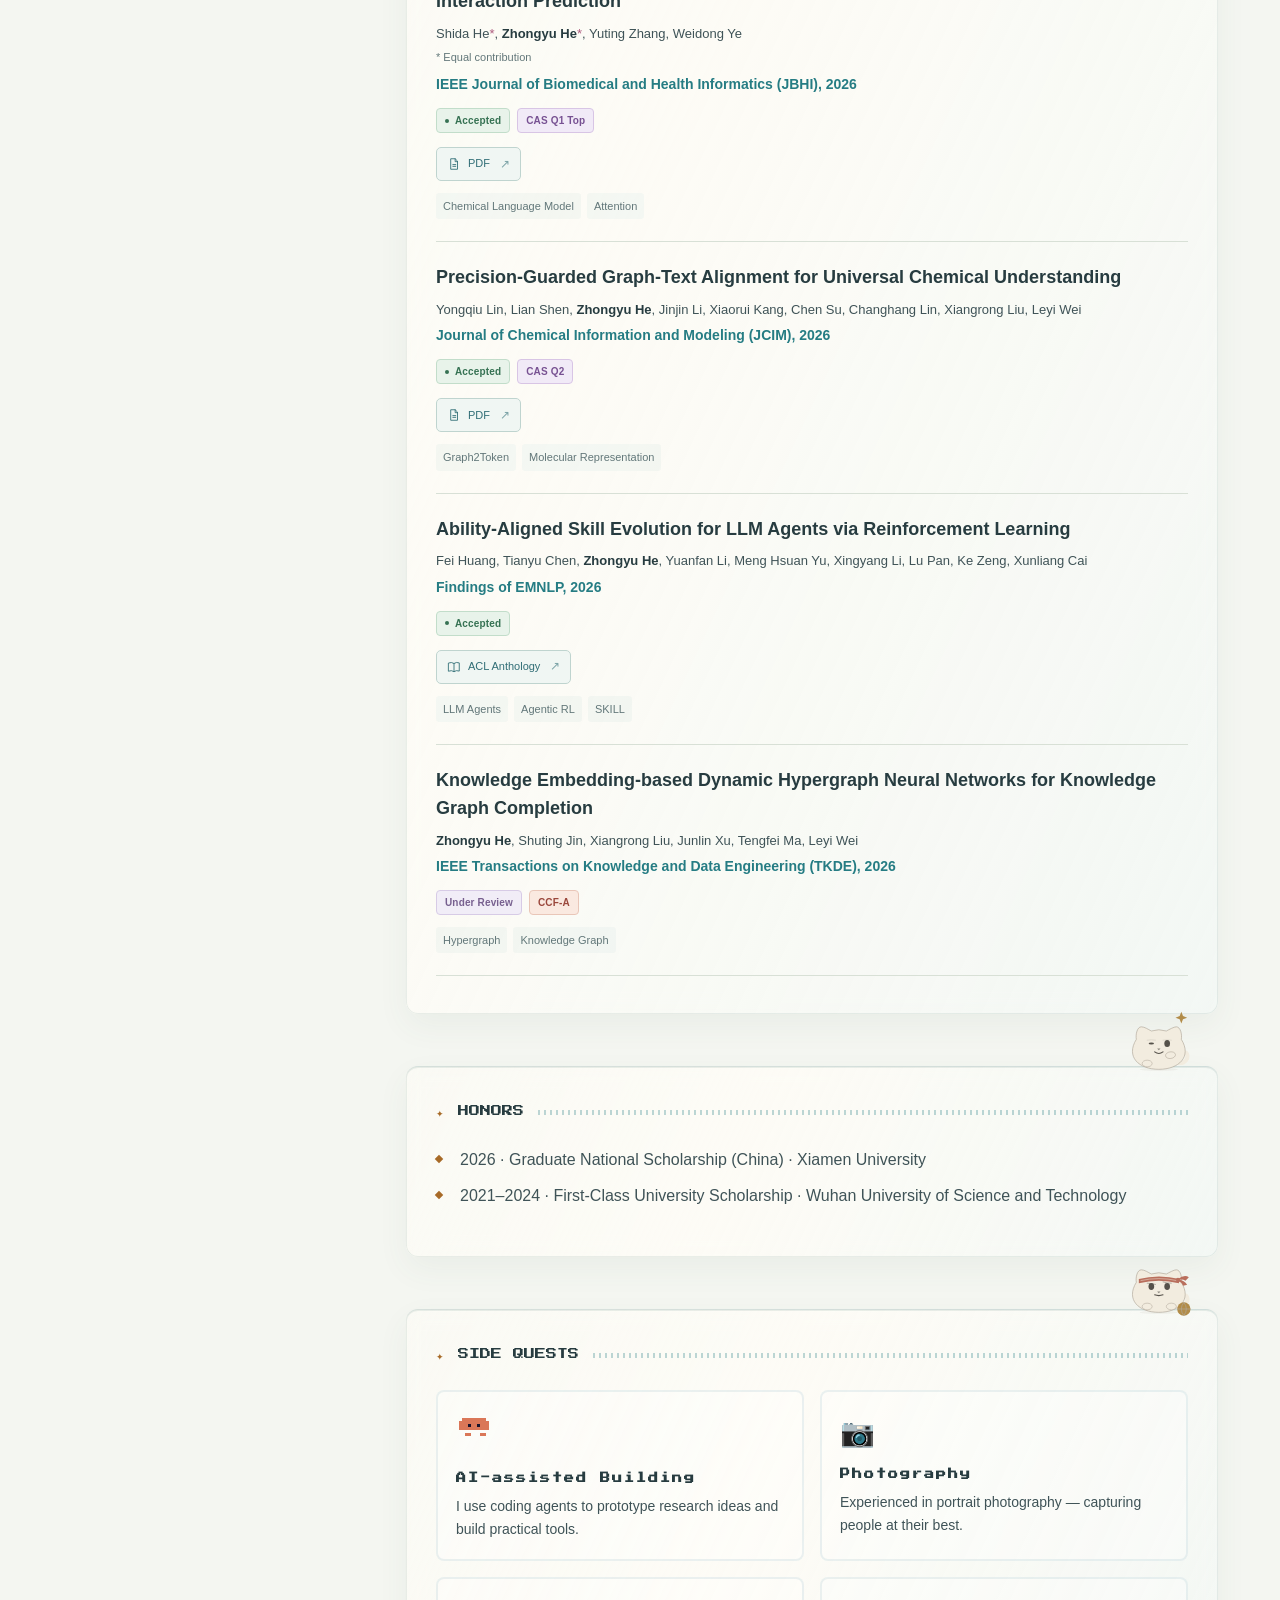
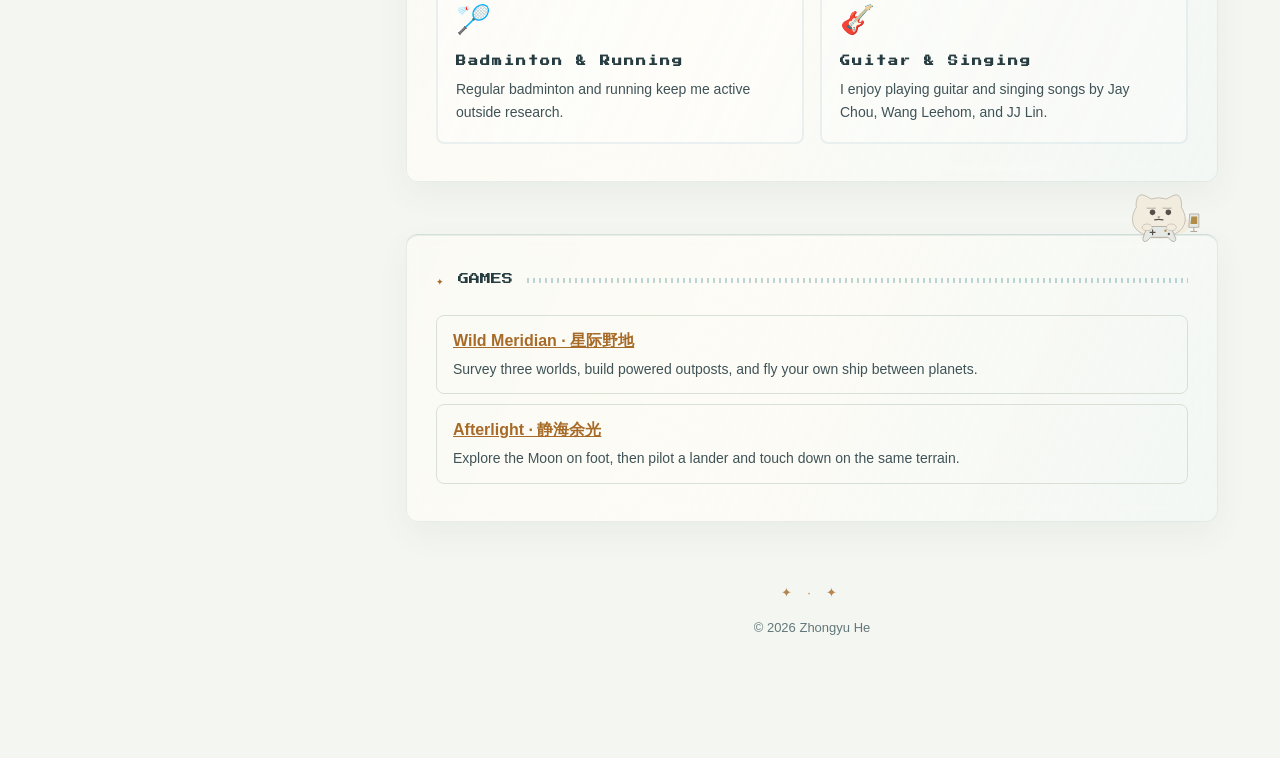
==== commit f9a9c731: "Add Wild Meridian planetary exploration and base building game" ====
--- a/index.html
+++ b/index.html
@@ -199,7 +199,7 @@
 
   </main>
 
-  <script src="data.js?v=20261121b"></script>
+  <script src="data.js?v=20261121c"></script>
   <script src="cosmic.js?v=20261109d"></script>
   <script src="script.js?v=20261121b"></script>
   <script src="signal.js?v=20261106c"></script>
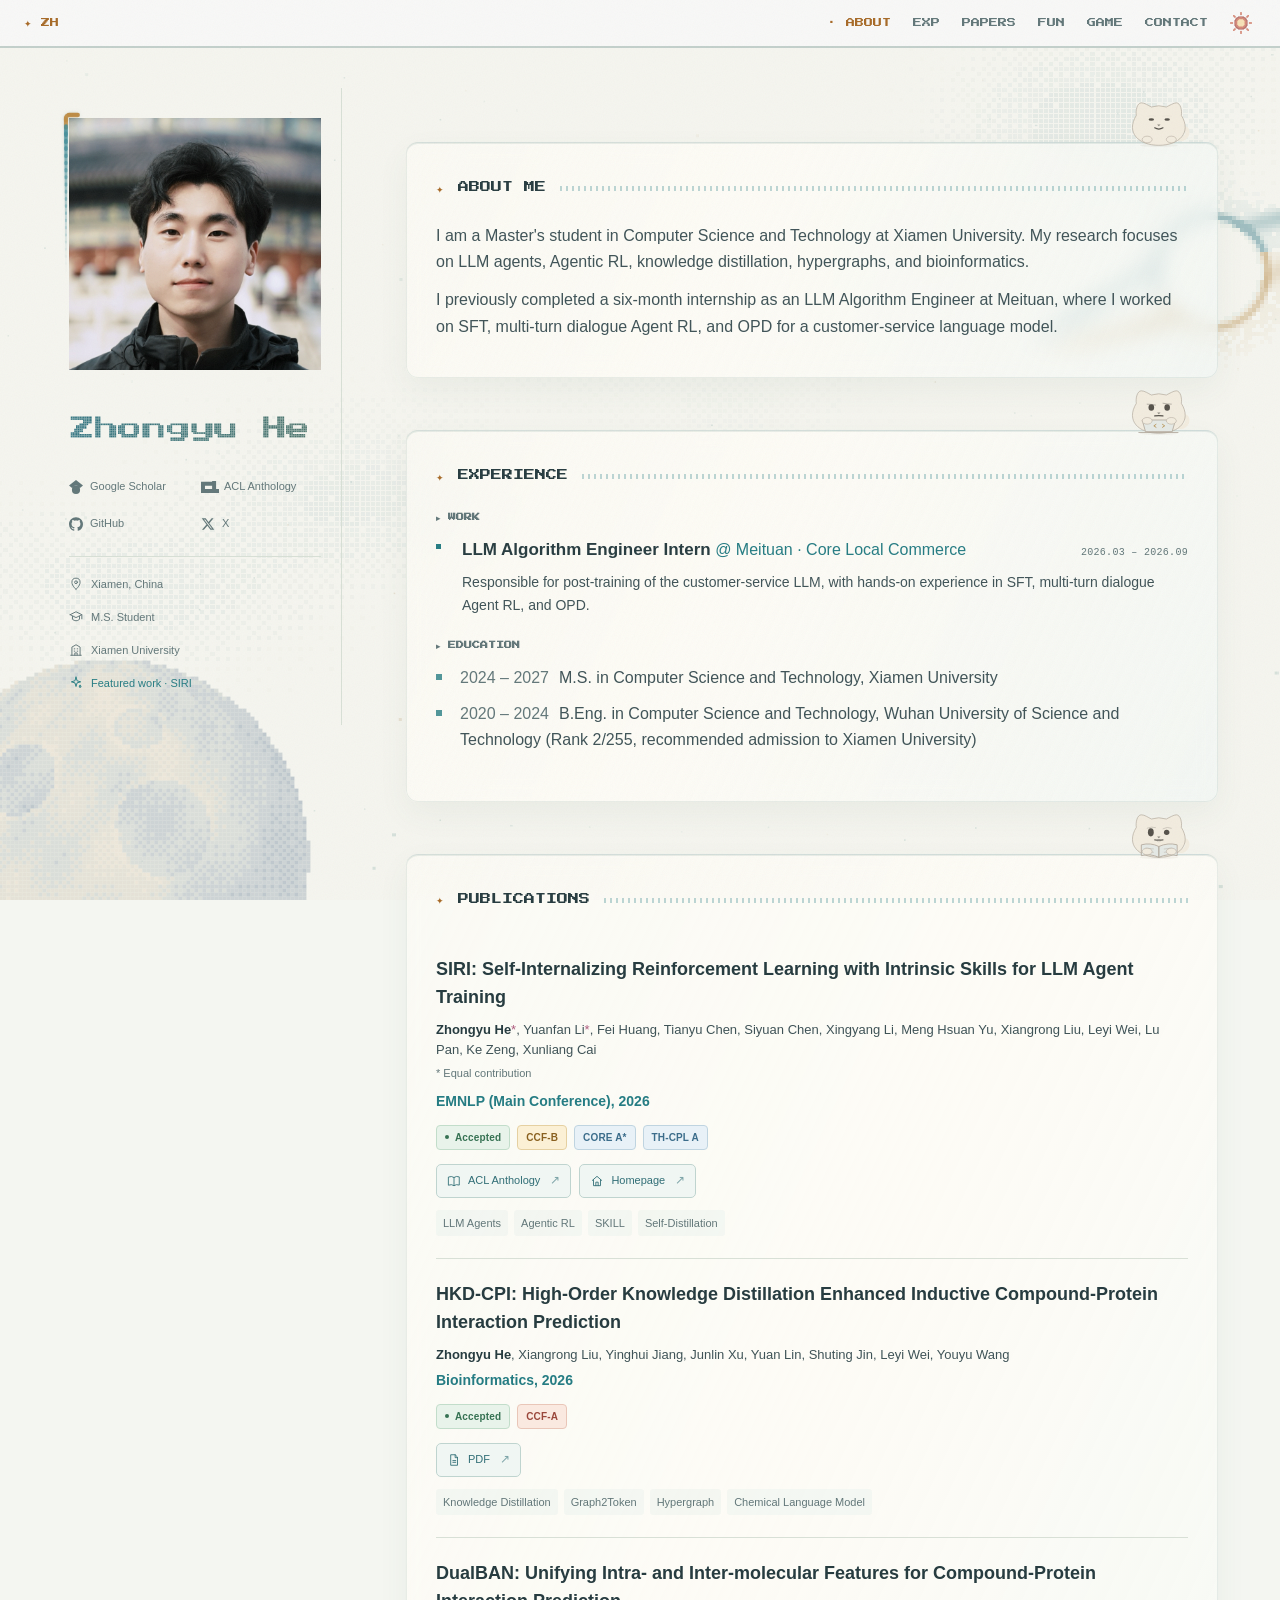
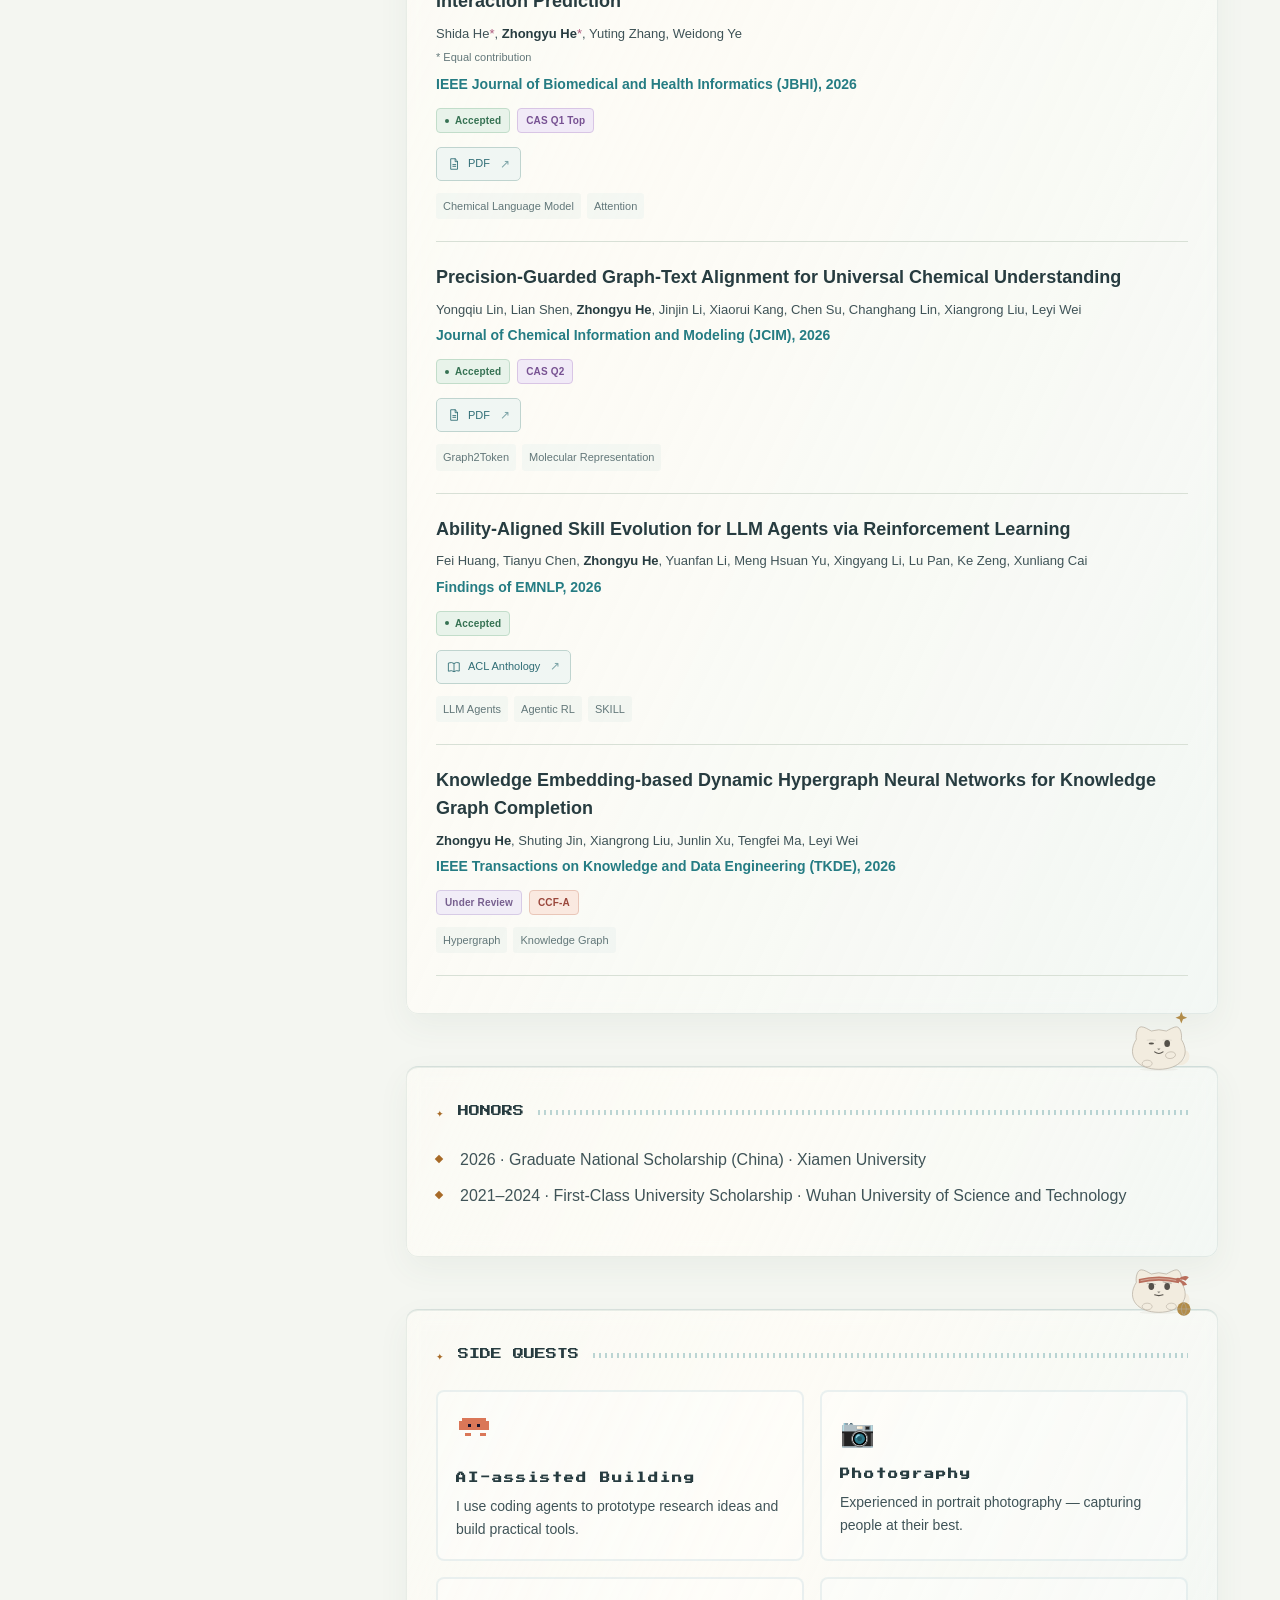
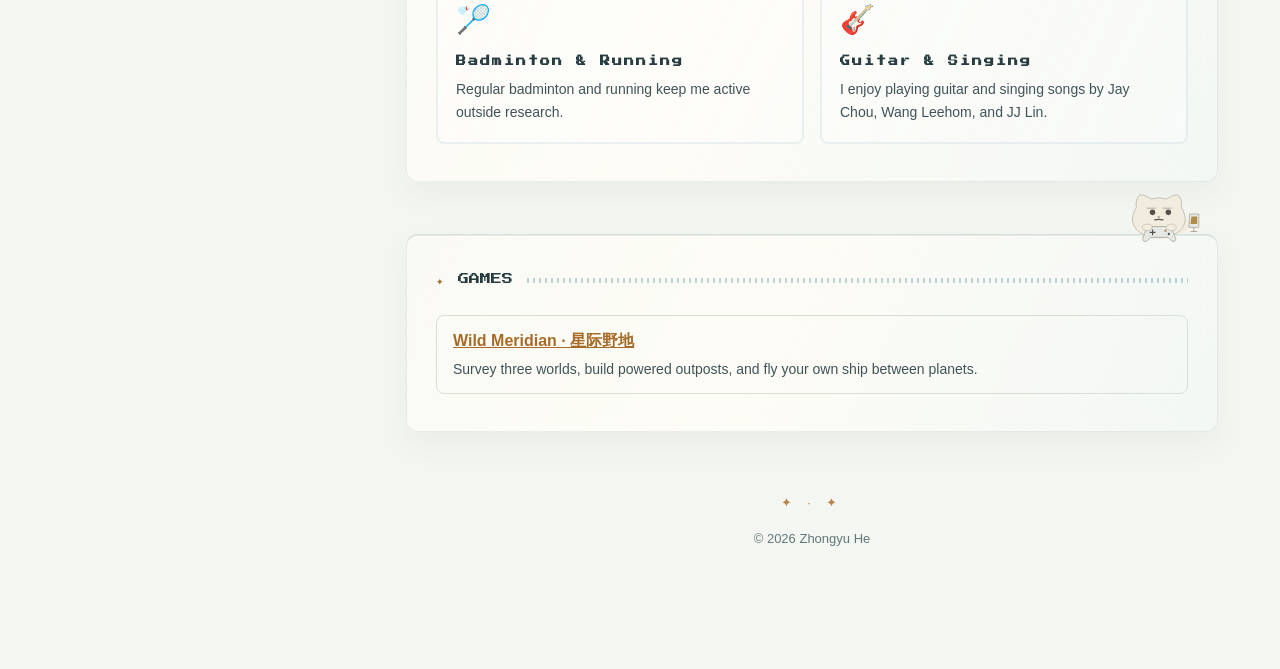
==== commit 7e99e16b: "Retire the lunar prototype and rebuild Meridian flight controls" ====
--- a/index.html
+++ b/index.html
@@ -199,7 +199,7 @@
 
   </main>
 
-  <script src="data.js?v=20261121c"></script>
+  <script src="data.js?v=20261121d"></script>
   <script src="cosmic.js?v=20261109d"></script>
   <script src="script.js?v=20261121b"></script>
   <script src="signal.js?v=20261106c"></script>
